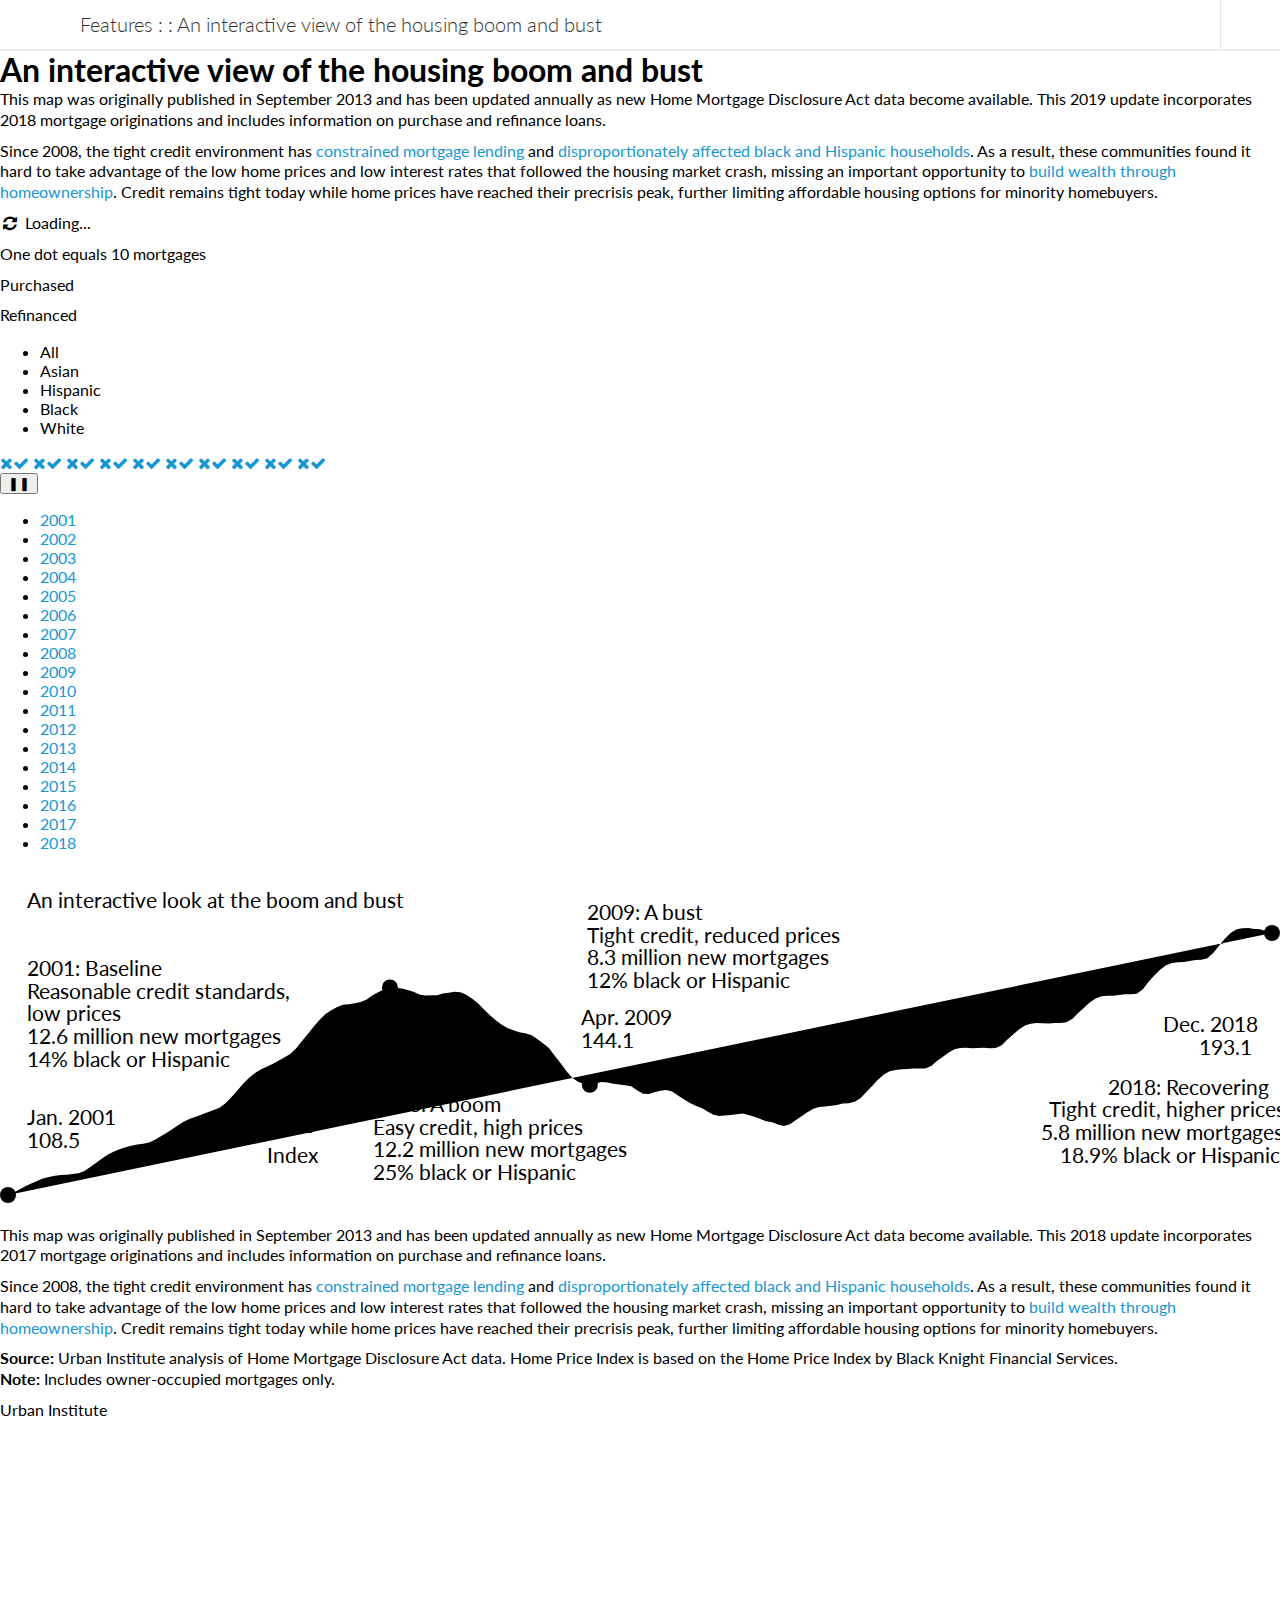
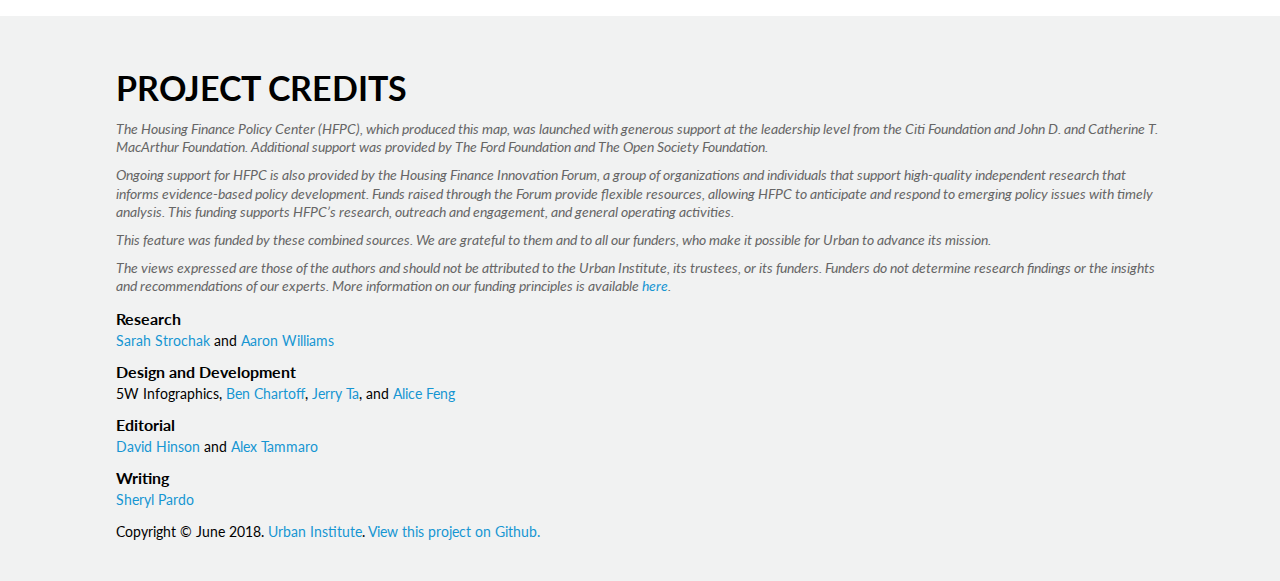
==== index.html @ bd2bbfa8 "Merge pull request #1 from UrbanInstitute/update-Sept2018" ====
<!DOCTYPE html>
<html lang="en">
  <head>
    <meta charset="utf-8">
    <meta http-equiv="X-UA-Compatible" content="IE=edge">
    <meta name="viewport" content="width=device-width, initial-scale=1.0, user-scalable=no">
    <meta name="description" content="An interactive view of the housing boom and bust">
     <link rel="shortcut icon" href="favicon.ico" type="image/x-icon">
     <title>An interactive view of the housing boom and bust</title>



<meta name="twitter:card" content="summary">
<meta name="twitter:site" content="@urbaninstitute">
<meta name="twitter:creator" content="@urbaninstitute">
<meta name="twitter:title" content="An interactive view of the housing boom and bust">
<meta name="twitter:description" content="An interactive map of the US containing the most recent mortgage data reveals that minorities have been left behind in the housing recovery in many places.">
<meta name="twitter:image" content="https://apps.urban.org/features/mortgages-by-race/img/social/thumb.png">
<meta property="og:title" content="An interactive view of the housing boom and bust" />
<meta property="og:description" content="An interactive map of the US containing the most recent mortgage data reveals that minorities have been left behind in the housing recovery in many places." />
<meta property="og:image" content="https://apps.urban.org/features/mortgages-by-race/img/social/thumb.png" />
<meta property="og:image:type" content="image/jpeg">
<meta property="og:url" content="http://urbn.is/MortgageByRace">


<script type="application/ld+json">
{
	"@context": "http://schema.org",
	"@type": "NewsArticle",
	"headline": "An interactive view of the housing boom and bust",
	"url": "http://apps.urban.org/features/mortgages-by-race/",
	"thumbnailUrl": "https://apps.urban.org/features/mortgages-by-race/img/social/thumb.png",
	"dateCreated": "2017-11-07T05:00:00.000Z",
	"articleSection": "Interactive Feature",
	"creator": ["Bing Bai","Bhargavi Ganesh"],
	"keywords": ["Finance","Housing and Housing Finance","Neighborhoods, Cities, and Metros","Race and Ethnicity"]
}
</script>

 <script src="https://api.mapbox.com/mapbox-gl-js/v0.38.0/mapbox-gl.js"></script>
<link href="https://api.mapbox.com/mapbox-gl-js/v0.38.0/mapbox-gl.css" rel="stylesheet" />

<link href="http://fonts.googleapis.com/css?family=Lato:100,200,300,400,700,300italic,400italic,700italic" rel="stylesheet" type="text/css">
    <link rel="stylesheet" type="text/css" href="css/hmda-v5.css" />
    <link href="css/font-awesome-4.7.0/css/font-awesome.min.css" rel="stylesheet" type="text/css" />

<!--for the header-->
<link rel="stylesheet" type="text/css" href="css/urban-header.css">

<!--project style sheet-->
<link rel="stylesheet" href="css/style.css" type="text/css">






  </head>

  <body class="ub-body">

  <!-- Google Tag Manager -->
<noscript><iframe src="//www.googletagmanager.com/ns.html?id=GTM-MKBD2W"
height="0" width="0" style="display:none;visibility:hidden"></iframe></noscript>
<script>(function(w,d,s,l,i){w[l]=w[l]||[];w[l].push({'gtm.start':
new Date().getTime(),event:'gtm.js'});var f=d.getElementsByTagName(s)[0],
j=d.createElement(s),dl=l!='dataLayer'?'&l='+l:'';j.async=true;j.src=
'//www.googletagmanager.com/gtm.js?id='+i+dl;f.parentNode.insertBefore(j,f);
})(window,document,'script','dataLayer','GTM-MKBD2W');</script>
<!-- End Google Tag Manager -->

              <div id="header-pinned" class="no-touch">




               <a target="_blank" href="http://www.urban.org" title="Home" rel="home" class="site-logo"></a>
            <div class="title"><span class="feature-link"><a href="http://www.urban.org/features" class="title-linkback" alt="Urban Institute logo">Features</a> <span>: :</span> </span><a href="index.html" class="title-linkback">An interactive view of the housing boom and bust</a>
            </div>
            <div class="share-icons">
                <div class="shareThisP">
                    <span onclick="toggle_visibility('shareBox');">
                            <div class="shareThisB"></div>
                        </span>
                    <div class="shareThisW" id="shareBox">

                        <div class="addthis_toolbox addthis_default_style  "addthis:title="" addthis:url="">
                            <a href="https://www.facebook.com/sharer/sharer.php?u=http://urbn.is/MortgageByRace" target="_blank" class="addthis_button_facebook at300b" title="Facebook" onclick="toggle_visibility('shareBox');"><span class="at4-icon aticon-facebook" style="background-color: rgb(48, 88, 145);"><span class="at_a11y">Share on facebook</span></span></a>

                            <a href="https://twitter.com/home?status=New%20@urbaninstitute%20interactive:%20Breaking%20down%20mortgages%20by%20race%20http://urbn.is/MortgageByRace%20%23HMDA" target="_blank" class="addthis_button_twitter at300b" title="Tweet" onclick="toggle_visibility('shareBox');"><span class="at4-icon aticon-twitter" style="background-color: rgb(44, 168, 210);"><span class="at_a11y">Share on twitter</span></span></a>

                            <a href="mailto:%20?Subject=New interactive feature by the Urban Institute&amp;Body=Hi! I thought you'd be interested in this new interactive feature from the Urban Institute: “A new view of the housing boom and bust” http://urbn.is/MortgageByRace" target="_blank" class="addthis_button_email at300b" target="_blank" title="Email" onclick="toggle_visibility('shareBox');"><span class="at4-icon aticon-email" style="background-color: rgb(115, 138, 141);"><span class="at_a11y">Share on email</span></span></a>
                            <div class="atclear"></div>
                        </div>

                    </div>
                </div>
            </div>



         </div>









          <div class="wrapper">





                <section class="container clearfix" >
        <div class="row">
          <div class="full-col">

          <div id="ub-hmda-container">
		<div id="ub-map-container">
			<div class="ub-intro-wrap">
				<div class="ub-intro">
					<h1>An interactive view of the housing boom and bust</h1>
					<p class="ub-intro-italic">This map was originally published in September 2013 and has been updated annually as new Home Mortgage Disclosure Act data become available. This 2019 update incorporates 2018 mortgage originations and includes information on purchase and refinance loans.</p>
					<p class="ub-top">Since 2008, the tight credit environment has <a href="https://www.urban.org/policy-centers/housing-finance-policy-center/projects/housing-credit-availability-index" target="_blank">constrained mortgage lending</a> and <a href="https://www.urban.org/urban-wire/increasing-access-mortgages-minorities" target="_blank">disproportionately affected black and Hispanic households</a>. As a result, these communities found it hard to take advantage of the low home prices and low interest rates that followed the housing market crash, missing an important opportunity to <a href="https://www.urban.org/research/publication/less-equal-racial-disparities-wealth-accumulation" target="_blank">build wealth through homeownership</a>. Credit remains tight today while home prices have reached their precrisis peak, further limiting affordable housing options for minority homebuyers.</p>
				</div>
			</div>
			<div id="ub-loading-overlay">
				<div class="ub-loading"><p><i class="fa fa-refresh fa-fw fa-spin"></i> Loading...</p></div>
			</div>
			<div id="ub-cities-wrap">
				<div id="ub-cities">
					<div class="ub-cities-icon"></div>
				</div>
			</div>
			<div class="ub-legend-left">
				<p>One dot equals 10 mortgages</p>
			</div>
			<div class="ub-legend-right">
				<nav id="ub-menu">
					<div class="ub-pointers">
						<p class="ub-pointer-purchased">Purchased</p>
						<p class="ub-pointer-refinanced">Refinanced</p>
					</div>
					<ul>
						<li>All</li>
						<li>Asian</li>
						<li>Hispanic</li>
						<li>Black</li>
						<li>White</li>
					</ul>
					<a href="#" class="ub-button active" data-id="" title="All purchased" id="ub-purchase-all-link"><i class="fa fa-times" aria-hidden="true"></i><i class="fa fa-check" aria-hidden="true"></i></a>
					<a href="#" class="ub-button active" data-id="" title="All refinanced" id="ub-refinance-all-link"><i class="fa fa-times" aria-hidden="true"></i><i class="fa fa-check" aria-hidden="true"></i></a>
					<a href="#" class="ub-button active" data-id="" title="Asian purchased" id="ub-purchase-asian-link"><i class="fa fa-times" aria-hidden="true"></i><i class="fa fa-check" aria-hidden="true"></i></a>
					<a href="#" class="ub-button active" data-id="" title="Asian refinanced" id="ub-refinance-asian-link"><i class="fa fa-times" aria-hidden="true"></i><i class="fa fa-check" aria-hidden="true"></i></a>
					<a href="#" class="ub-button active" data-id="" title="Hispanic purchased" id="ub-purchase-hispanic-link"><i class="fa fa-times" aria-hidden="true"></i><i class="fa fa-check" aria-hidden="true"></i></a>
					<a href="#" class="ub-button active" data-id="" title="Hispanic refinanced" id="ub-refinance-hispanic-link"><i class="fa fa-times" aria-hidden="true"></i><i class="fa fa-check" aria-hidden="true"></i></a>
					<a href="#" class="ub-button active" data-id="" title="Black purchased" id="ub-purchase-black-link"><i class="fa fa-times" aria-hidden="true"></i><i class="fa fa-check" aria-hidden="true"></i></a>
					<a href="#" class="ub-button active" data-id="" title="Black refinanced" id="ub-refinance-black-link"><i class="fa fa-times" aria-hidden="true"></i><i class="fa fa-check" aria-hidden="true"></i></a>
					<a href="#" class="ub-button active" data-id="" title="White purchased" id="ub-purchase-white-link"><i class="fa fa-times" aria-hidden="true"></i><i class="fa fa-check" aria-hidden="true"></i></a>
					<a href="#" class="ub-button active" data-id="" title="White refinanced" id="ub-refinance-white-link"><i class="fa fa-times" aria-hidden="true"></i><i class="fa fa-check" aria-hidden="true"></i></a>
				</nav>
			</div>
			<div id="ub-map-container-wrap">
				<div id="ub-map-year" class="slide showing">
					<div class="ub-map-gradient"></div>
				</div>
				<div id="ub-map-year-blur" class="slide">
					<div class="ub-map-gradient"></div>
				</div>
			</div>
			<div id="ub-map-text">
				<div class="ub-map-gradient"></div>
			</div>
			<div id="ub-map">
				<div class="ub-map-gradient"></div>
			</div>
		</div>
		<div id="ub-container">
			<div class="ub-graphic-container">
				<button class="ub-controls active" id="pause">&#10074;&#10074;</button>
				<ul>
					<li><a class="ub-year-active" id="ub-2001" title="Click to see the 2001 data">2001</a></li>
					<li><a class="ub-year" id="ub-2002" title="Click to see the 2002 data">2002</a></li>
					<li><a class="ub-year" id="ub-2003" title="Click to see the 2003 data">2003</a></li>
					<li><a class="ub-year" id="ub-2004" title="Click to see the 2004 data">2004</a></li>
					<li><a class="ub-year" id="ub-2005" title="Click to see the 2005 data">2005</a></li>
					<li><a class="ub-year" id="ub-2006" title="Click to see the 2006 data">2006</a></li>
					<li><a class="ub-year" id="ub-2007" title="Click to see the 2007 data">2007</a></li>
					<li><a class="ub-year" id="ub-2008" title="Click to see the 2008 data">2008</a></li>
					<li><a class="ub-year" id="ub-2009" title="Click to see the 2009 data">2009</a></li>
					<li><a class="ub-year" id="ub-2010" title="Click to see the 2010 data">2010</a></li>
					<li><a class="ub-year" id="ub-2011" title="Click to see the 2011 data">2011</a></li>
					<li><a class="ub-year" id="ub-2012" title="Click to see the 2012 data">2012</a></li>
					<li><a class="ub-year" id="ub-2013" title="Click to see the 2013 data">2013</a></li>
					<li><a class="ub-year" id="ub-2014" title="Click to see the 2014 data">2014</a></li>
					<li><a class="ub-year" id="ub-2015" title="Click to see the 2015 data">2015</a></li>
					<li><a class="ub-year" id="ub-2016" title="Click to see the 2016 data">2016</a></li>
					<li><a class="ub-year" id="ub-2017" title="Click to see the 2017 data">2017</a></li>
                    <li><a class="ub-year" id="ub-2018" title="Click to see the 2018 data">2018</a></li>
				</ul>
			</div>
			<div class="ub-footer-text">
				<p class="ub-intro-italic">This map was originally published in September 2013 and has been updated annually as new Home Mortgage Disclosure Act data become available. This 2018 update incorporates 2017 mortgage originations and includes information on purchase and refinance loans.</p>
				<p class="ub-bottom">Since 2008, the tight credit environment has&nbsp;<a href="https://www.urban.org/policy-centers/housing-finance-policy-center/projects/housing-credit-availability-index" target="_blank">constrained mortgage lending</a>&nbsp;and&nbsp;<a href="https://www.urban.org/urban-wire/increasing-access-mortgages-minorities" target="_blank">disproportionately affected black and Hispanic households</a>. As a result, these communities found it hard to take advantage of the low home prices and low interest rates that followed the housing market crash, missing an important opportunity to&nbsp;<a href="https://www.urban.org/research/publication/less-equal-racial-disparities-wealth-accumulation" target="_blank">build wealth through homeownership</a>. Credit remains tight today while home prices have reached their precrisis peak, further limiting affordable housing options for minority homebuyers.</p>
			</div>
			<div class="ub-graphic-footer">
				<p><strong>Source:</strong> Urban Institute analysis of Home Mortgage Disclosure Act data. Home Price Index is based on the Home Price Index by Black Knight Financial Services. <br> <strong>Note:</strong> Includes owner-occupied mortgages only.</p>
				<p class="ub-urban"><span>Urban</span> Institute</p>
			</div>
		</div>
    </div> <!-- Close of div#ub-hmda-container -->

          </div></div></section>






</div>

    <footer>

     <div class="content" style="padding-left:2%; padding-right:2%">




                    <h4>Project credits</h4>
                    <div class="urbanstatement">
                      <p>The Housing Finance Policy Center (HFPC), which produced this map, was launched with generous support at the leadership level from the Citi Foundation and John D. and Catherine T. MacArthur Foundation. Additional support was provided by The Ford Foundation and The Open Society Foundation.</p>
                      <p>Ongoing support for HFPC is also provided by the Housing Finance Innovation Forum, a group of organizations and individuals that support high-quality independent research that informs evidence-based policy development. Funds raised through the Forum provide flexible resources, allowing HFPC to anticipate and respond to emerging policy issues with timely analysis. This funding supports HFPC&rsquo;s research, outreach and engagement, and general operating activities.</p>
                      <p>This feature was funded by these combined sources. We are grateful to them and to all our funders, who make it possible for Urban to advance its mission.</p>
                      <p>The views expressed are those of the authors and should not be attributed to the Urban Institute, its trustees, or its funders. Funders do not determine research findings or the insights and recommendations of our experts. More information on our funding principles is available <a href="https://www.urban.org/support" target="_blank">here</a>.</p>
                    </div>

                    <h3 class="job">Research</h3>
                  <p><a href="https://www.urban.org/author/sarah-strochak" target="new">Sarah Strochak</a> and <a href="https://www.urban.org/author/aaron-r-williams" target="new">Aaron Williams</a></p>
<h3 class="job">Design and Development</h3>
<p>5W Infographics, <a href="https://www.urban.org/author/benjamin-chartoff" target="new">Ben Chartoff</a>, <a href="https://www.urban.org/author/jerry-ta" target="new">Jerry Ta</a>, and <a href="https://www.urban.org/author/alice-feng" target="new">Alice Feng</a></p>
<h3 class="job">Editorial</h3>
                    <p><a href="https://www.urban.org/author/david-hinson" target="new">David Hinson</a> and <a href="https://www.urban.org/author/alex-tammaro" target="new">Alex Tammaro</a></p>
                    <h3 class="job">Writing</h3>
                    <p><a href="https://www.urban.org/author/sheryl-pardo" target="new">Sheryl Pardo</a></p>
                    <div class="credits">Copyright &copy; June 2018. <a href="http://www.urban.org/" target = "_blank">Urban Institute</a>. <a href="https://github.com/UrbanInstitute/MortgagesByRace" target="_blank">View this project on Github.</a></div>


    </div>
    </footer>

<script type="text/javascript" src="js/bootstrap.min.js"></script>
<script src="js/header.js"></script>

<script type="text/javascript" src="js/jquery-2.1.4.min.js"></script>
<script>
		mapboxgl.accessToken = 'pk.eyJ1IjoidXJiYW5pbnN0aXR1dGUiLCJhIjoiTEJUbmNDcyJ9.mbuZTy4hI_PWXw3C3UFbDQ';

		var PurAsianOff = false;
		var RefiAsianOff = false;
		var PurHispanicOff = false;
		var RefiHispanicOff = false;
		var PurBlackOff = false;
		var RefiBlackOff = false;
		var PurWhiteOff = false;
		var RefiWhiteOff = false;

		var allButtons = [ PurAsianOff, RefiAsianOff, PurHispanicOff, RefiHispanicOff, PurBlackOff, RefiBlackOff, PurWhiteOff, RefiWhiteOff ];

		var toggleableLayerIds2001 = [ '2001purchaseasiannewgeojson', '2001refinanceasiannewgeojson', '2001purchasehisnewgeojson', '2001refinancehisnewgeojson', '2001purchaseaanewgeojson', '2001refinanceaanewgeojson', '2001purchasenhwnewgeojson', '2001refinancenhwnew15geojson' ];
		var toggleableLayerIds2002 = [ '2002purchaseasiannewgeojson', '2002refinanceasiannewgeojson', '2002purchasehisnewgeojson', '2002refinancehisnewgeojson', '2002purchaseaanewgeojson', '2002refinanceaanewgeojson', '2002purchasenhwnewgeojson', '2002refinancenhwnewgeojson' ];
		var toggleableLayerIds2003 = [ '2003purchaseasiannewgeojson', '2003refinanceasiannewgeojson', '2003purchasehisnewgeojson', '2003refinancehisnewgeojson', '2003purchaseaanewgeojson', '2003refinanceaanewgeojson', '2003purchasenhwnewgeojson', '2003refinancenhwnew5geojson' ];
		var toggleableLayerIds2004 = [ '2004purchaseasiannewgeojson', '2004refinanceasiannewgeojson', '2004purchasehisnewgeojson', '2004refinancehisnewgeojson', '2004purchaseaanewgeojson', '2004refinanceaanewgeojson', '2004purchasenhwnewgeojson', '2004refinancenhwnew2geojson' ];
		var toggleableLayerIds2005 = [ '2005purchaseasiannewgeojson', '2005refinanceasiannewgeojson', '2005purchasehisnewgeojson', '2005refinancehisnewgeojson', '2005purchaseaanewgeojson', '2005refinanceaanewgeojson', '2005purchasenhwnewgeojson', '2005refinancenhwnewgeojson' ];
		var toggleableLayerIds2006 = [ '2006purchaseasiannewgeojson', '2006refinanceasiannewgeojson', '2006purchasehisnewgeojson', '2006refinancehisnewgeojson', '2006purchaseaanewgeojson', '2006refinanceaanewgeojson', '2006purchasenhwnewgeojson', '2006refinancenhwnewgeojson' ];
		var toggleableLayerIds2007 = [ '2007purchaseasiannewgeojson', '2007refinanceasiannewgeojson', '2007purchasehisnewgeojson', '2007refinancehisnewgeojson', '2007purchaseaanewgeojson', '2007refinanceaanewgeojson', '2007purchasenhwnewgeojson', '2007refinancenhwnewgeojson' ];
		var toggleableLayerIds2008 = [ '2008purchaseasiannewgeojson', '2008refinanceasiannewgeojson', '2008purchasehisnewgeojson', '2008refinancehisnewgeojson', '2008purchaseaanewgeojson', '2008refinanceaanewgeojson', '2008purchasenhwnewgeojson', '2008refinancenhwnewgeojson' ];
		var toggleableLayerIds2009 = [ '2009purchaseasiannewgeojson', '2009refinanceasiannewgeojson', '2009purchasehisnewgeojson', '2009refinancehisnewgeojson', '2009purchaseaanewgeojson', '2009refinanceaanewgeojson', '2009purchasenhwnewgeojson', '2009refinancenhwnewgeojson' ];
		var toggleableLayerIds2010 = [ '2010purchaseasiannewgeojson', '2010refinanceasiannewgeojson', '2010purchasehisnewgeojson', '2010refinancehisnewgeojson', '2010purchaseaanewgeojson', '2010refinanceaanewgeojson', '2010purchasenhwnewgeojson', '2010refinancenhwnewgeojson' ];
		var toggleableLayerIds2011 = [ '2011purchaseasiannewgeojson', '2011refinanceasiannewgeojson', '2011purchasehisnewgeojson', '2011refinancehisnewgeojson', '2011purchaseaanewgeojson', '2011refinanceaanewgeojson', '2011purchasenhwnewgeojson', '2011refinancenhwnewgeojson' ];
		var toggleableLayerIds2012 = [ '2012purchaseasiannewgeojson', '2012refinanceasiannewgeojson', '2012purchasehisnewgeojson', '2012refinancehisnewgeojson', '2012purchaseaanewgeojson', '2012refinanceaanewgeojson', '2012purchasenhwnewgeojson', '2012refinancenhwnewgeojson' ];
		var toggleableLayerIds2013 = [ '2013purchaseasiannewgeojson', '2013refinanceasiannewgeojson', '2013purchasehisnewgeojson', '2013refinancehisnewgeojson', '2013purchaseaanewgeojson', '2013refinanceaanewgeojson', '2013purchasenhwnewgeojson', '2013refinancenhwnewgeojson' ];
		var toggleableLayerIds2014 = [ '2014purchaseasiannewgeojson', '2014refinanceasiannewgeojson', '2014purchasehisnewgeojson', '2014refinancehisnewgeojson', '2014purchaseaanewgeojson', '2014refinanceaanewgeojson', '2014purchasenhwnewgeojson', '2014refinancenhwnewgeojson' ];
		var toggleableLayerIds2015 = [ '2015purchaseasiannew2geojson', '2015refinanceasiannew2geojson', '2015purchasehisnew2geojson', '2015refinancehisnew2geojson', '2015purchaseaanew2geojson', '2015refinanceaanew2geojson', '2015purchasenhwnew2geojson', '2015refinancenhwnew2geojson' ];
		var toggleableLayerIds2016 = [ '2016purchaseasiannewgeojson', '2016refinanceasiannewgeojson', '2016purchasehisnewgeojson', '2016refinancehisnewgeojson', '2016purchaseaanewgeojson', '2016refinanceaanewgeojson', '2016purchasenhwnewgeojson', '2016refinancenhwnewgeojson' ];
		var toggleableLayerIds2017 = [ '2017purchaseasiangeojson', '2017refinanceasiangeojson', '2017purchasehisgeojson', '2017refinancehisgeojson', '2017purchaseaageojson', '2017refinanceaageojson', '2017purchasenhwgeojson', '2017refinancenhwgeojson' ];
        var toggleableLayerIds2018 = [ 'uspurchase2018asian', 'usrefi2018asian', 'uspurchase2018his', 'usrefi2018his', 'uspurchase2018aa', 'usrefi2018aa', 'uspurchase2018nhw', 'usrefi2018nhw' ];

		var allToggles = [ toggleableLayerIds2001, toggleableLayerIds2002, toggleableLayerIds2003, toggleableLayerIds2004, toggleableLayerIds2005, toggleableLayerIds2006, toggleableLayerIds2007, toggleableLayerIds2008, toggleableLayerIds2009, toggleableLayerIds2010, toggleableLayerIds2011, toggleableLayerIds2012, toggleableLayerIds2013, toggleableLayerIds2014, toggleableLayerIds2015, toggleableLayerIds2016, toggleableLayerIds2017, toggleableLayerIds2018 ];
		var allTogglesBlur = [ toggleableLayerIds2002, toggleableLayerIds2003, toggleableLayerIds2004, toggleableLayerIds2005, toggleableLayerIds2006, toggleableLayerIds2007, toggleableLayerIds2008, toggleableLayerIds2009, toggleableLayerIds2010, toggleableLayerIds2011, toggleableLayerIds2012, toggleableLayerIds2013, toggleableLayerIds2014, toggleableLayerIds2015, toggleableLayerIds2016, toggleableLayerIds2017, toggleableLayerIds2018, toggleableLayerIds2001 ];

		var mapYearBox = document.getElementById('ub-map-year');
		var mapEffect = document.getElementById('ub-map-year-blur');

		var	mapBase = new mapboxgl.Map({
      		container: 'ub-map',
      		style: 'mapbox://styles/urbaninstitute/cj8otpvg492922rnox8pjw8dg?optimize=true',
			center: [-95,42.15],
			pitchWithRotate: false,
			renderWorldCopies: false,
			minZoom: 3.6,
			maxZoom: 10.6,
			zoom: 3.6
    	});
		mapBase.addControl(new mapboxgl.NavigationControl());
		mapBase.scrollZoom.disable();
		mapBase.dragRotate.disable();
		mapBase.touchZoomRotate.disableRotation();

		var	mapBaseText = new mapboxgl.Map({
      		container: 'ub-map-text',
      		style: 'mapbox://styles/urbaninstitute/cj8ujp4fnedvf2roxntalqmwq?optimize=true',
			center: [-95,42.15],
			pitchWithRotate: false,
			renderWorldCopies: false,
			minZoom: 3.6,
			maxZoom: 10.6,
			zoom: 3.6
    	});
		mapBaseText.addControl(new mapboxgl.NavigationControl());
		mapBaseText.scrollZoom.disable();
		mapBaseText.dragRotate.disable();
		mapBaseText.touchZoomRotate.disableRotation();


		var	mapYear = new mapboxgl.Map({
      		container: 'ub-map-year',
			style: 'mapbox://styles/urbaninstitute/cj95zz8wo03v22smcahc1rbbm?optimize=true', // 2001 reduced
			center: [-95,42.15],
			pitchWithRotate: false,
			renderWorldCopies: false,
			minZoom: 3.6,
			maxZoom: 10.6,
			zoom: 3.6
    	});
		mapYear.addControl(new mapboxgl.NavigationControl());
		mapYear.scrollZoom.disable();
		mapYear.dragRotate.disable();
		mapYear.touchZoomRotate.disableRotation();


		var	mapYearBlur = new mapboxgl.Map({
      		container: 'ub-map-year-blur',
			style: 'mapbox://styles/urbaninstitute/cj97f3n4a18pa2rnxf4jqspw3?optimize=true', // 2002 reduced
			center: [-95,42.15],
			pitchWithRotate: false,
			renderWorldCopies: false,
			minZoom: 3.6,
			maxZoom: 10.6,
			zoom: 3.6
    	});
		mapYearBlur.addControl(new mapboxgl.NavigationControl());
		mapYearBlur.scrollZoom.disable();
		mapYearBlur.dragRotate.disable();
		mapYearBlur.touchZoomRotate.disableRotation();


		// ********************* START
		setTimeout(function(){
			$('#ub-loading-overlay').fadeOut(800);
		}, 1500);
		setTimeout(function(){
			mapSlideshow();
		},3000);


		// ********************* ZOOM TO CITIES
		var cities = {
			'seattle': {
        		center: [-122.335167,47.608013],
        		zoom: 10.6,
        		pitch: 0
			},
			'sanfrancisco': {
        		center: [-122.431297,37.773972],
        		zoom: 10.6,
        		pitch: 0
			},
			'losangeles': {
        		center: [-118.243683,34.052235],
        		zoom: 10.6,
        		pitch: 0
			},
			'phoenix': {
        		center: [-112.074036,33.448376],
        		zoom: 10.6,
        		pitch: 0
			},
			'dallas': {
        		center: [-96.805077,32.783585],
        		zoom: 10.6,
        		pitch: 0
			},
			'houston': {
        		center: [-95.366302,29.761993],
        		zoom: 10.6,
        		pitch: 0
			},
			'chicago': {
        		center: [-87.623177,41.881832],
        		zoom: 10.6,
        		pitch: 0
			},
			'detroit': {
        		center: [-83.060303,42.348495],
        		zoom: 10.6,
        		pitch: 0
			},
			'atlanta': {
        		center: [-84.386330,33.753746],
        		zoom: 10.6,
        		pitch: 0
			},
			'nyc': {
        		center: [-73.968285,40.785091],
        		zoom: 10.6,
        		pitch: 0
			},
			'philly': {
        		center: [-75.165222,39.952583],
        		zoom: 10.6,
        		pitch: 0
			},
			'wasdc': {
        		center: [-77.036560,38.897957],
        		zoom: 10.6,
        		pitch: 0
			},
			'miami': {
        		center: [-80.191788,25.761681],
        		zoom: 10.6,
        		pitch: 0
			},
		};

		var cityNames = Object.keys(cities);
		var citiesLength = cityNames.length;
		for (var cc = 0; cc < citiesLength; cc++) {
        	var cityName = cityNames[cc];
			var cityNameLong = '';
			if (cc==0) {
				cityNameLong = 'Seattle';
			} else if (cc==1) {
				cityNameLong = 'San Francisco';
			} else if (cc==2) {
				cityNameLong = 'Los Angeles';
			} else if (cc==3) {
				cityNameLong = 'Phoenix';
			} else if (cc==4) {
				cityNameLong = 'Dallas';
			} else if (cc==5) {
				cityNameLong = 'Houston';
			} else if (cc==6) {
				cityNameLong = 'Chicago';
			} else if (cc==7) {
				cityNameLong = 'Detroit';
			} else if (cc==8) {
				cityNameLong = 'Atlanta';
			} else if (cc==9) {
				cityNameLong = 'New York City';
			} else if (cc==10) {
				cityNameLong = 'Philadelphia';
			} else if (cc==11) {
				cityNameLong = 'Washington, DC';
			} else {
				cityNameLong = 'Miami';
			}
			var cityButton = document.createElement('a');
			cityButton.href = '#';
			cityButton.className = 'ub-city-button';
    		cityButton.innerHTML = cityNameLong;
			cityButton.setAttribute("title", 'Click to center and zoom in on '+cityNameLong);
			cityButton.setAttribute("id", cityName);

			var cityButtons = document.getElementById('ub-cities');
			cityButtons.appendChild(cityButton);
		} // Close for (cities loop)

		document.getElementById('nyc').addEventListener('click', function () {
			mapBase.flyTo(cities['nyc']);
		});
		document.getElementById('losangeles').addEventListener('click', function () {
			mapBase.flyTo(cities['losangeles']);
		});
		document.getElementById('chicago').addEventListener('click', function () {
			mapBase.flyTo(cities['chicago']);
		});
		document.getElementById('dallas').addEventListener('click', function () {
			mapBase.flyTo(cities['dallas']);
		});
		document.getElementById('houston').addEventListener('click', function () {
			mapBase.flyTo(cities['houston']);
		});
		document.getElementById('wasdc').addEventListener('click', function () {
			mapBase.flyTo(cities['wasdc']);
		});
		document.getElementById('philly').addEventListener('click', function () {
			mapBase.flyTo(cities['philly']);
		});
		document.getElementById('miami').addEventListener('click', function () {
			mapBase.flyTo(cities['miami']);
		});
		document.getElementById('atlanta').addEventListener('click', function () {
			mapBase.flyTo(cities['atlanta']);
		});
		document.getElementById('sanfrancisco').addEventListener('click', function () {
			mapBase.flyTo(cities['sanfrancisco']);
		});
		document.getElementById('phoenix').addEventListener('click', function () {
			mapBase.flyTo(cities['phoenix']);
		});
		document.getElementById('detroit').addEventListener('click', function () {
			mapBase.flyTo(cities['detroit']);
		});
		document.getElementById('seattle').addEventListener('click', function () {
			mapBase.flyTo(cities['seattle']);
		});


		// ********************* COORDINATION OF MOVEMENT AND SCALE BETWEEN MAPS
		var disable = false;
		mapBase.on("move", function() {
			if (!disable) {
				var center = mapBase.getCenter();
				var zoom = mapBase.getZoom();
				disable = true;
				mapBaseText.setCenter(center);mapBaseText.setZoom(zoom);
				mapYear.setCenter(center);mapYear.setZoom(zoom);
				mapYearBlur.setCenter(center);mapYearBlur.setZoom(zoom);
				disable = false;
    		}
		});
		mapBaseText.on("move", function() {
			if (!disable) {
				var center = mapBaseText.getCenter();
				var zoom = mapBaseText.getZoom();
				disable = true;
				mapBase.setCenter(center);mapBase.setZoom(zoom);
				mapYear.setCenter(center);mapYear.setZoom(zoom);
				mapYearBlur.setCenter(center);mapYearBlur.setZoom(zoom);
				disable = false;
    		}
		});
		mapYear.on("move", function() {
			if (!disable) {
				var center = mapYear.getCenter();
				var zoom = mapYear.getZoom();
				disable = true;
				mapBase.setCenter(center);mapBase.setZoom(zoom);
				mapBaseText.setCenter(center);mapBaseText.setZoom(zoom);
				mapYearBlur.setCenter(center);mapYearBlur.setZoom(zoom);
				disable = false;
    		}
		});
		mapYearBlur.on("move", function() {
			if (!disable) {
				var center = mapYearBlur.getCenter();
				var zoom = mapYearBlur.getZoom();
				disable = true;
				mapBase.setCenter(center);mapBase.setZoom(zoom);
				mapBaseText.setCenter(center);mapBaseText.setZoom(zoom);
				mapYear.setCenter(center);mapYear.setZoom(zoom);
				disable = false;
    		}
		});

		var currentYear = 0;
		var currentSlide = 0;
		var previousSlide = 0;

		// ********************* SLIDESHOW OF YEARS
		function mapSlideshow() {
			var to = null;
			var yearButtons = document.querySelectorAll('.ub-graphic-container ul li a');
			var yearButtonsLength = yearButtons.length;

			var slides = [
				'cj95zz8wo03v22smcahc1rbbm', // 2001 reduced
				'cj97f3n4a18pa2rnxf4jqspw3', // 2002 reduced
				'cj991g5az2w8w2rlbsfrlkkn8', // 2003 reduced 2
				'cj992l2pa2x722rqo9mabcuf2', // 2004 reduced 2
				'cj98q8p712lwu2rqe62fjoat6', // 2005 reduced
				'cj98qlqoy2lro2sn7gikvnb3p', // 2006 reduced
				'cj99uxj2t2tjm2rmofueopcf4', // 2007 reduced
				'cj99we2wq2v0q2sth4fv683no', // 2008 reduced
				'cj99wey4u2u7d2rpeqodbnkcv', // 2009 reduced
				'cj9baenaq44xr2rqcj841rv0s', // 2010 reduced
				'cj9c38sg64vq42rqdxhzceyye', // 2011 reduced
				'cj9cnoz4k697b2slb1vj1hdwe', // 2012 reduced
				'cj9co512w5gar2stho27dw15r', // 2013 reduced
				'cj9coha735fmq2rqcvdy2z7fr', // 2014 reduced
				'cj9dz1s6y6nhp2so64kl7mmdc', // 2015 reduced
				'cj9e00xdr7j9z2spfqopedm2a', // 2016 reduced
				'cjhqcrb015lbb2so2yhipsav8', // 2017 reduced
                'ck0y9uu9h07oj1cujz0hzuym2'  // 2018 reduced
			]
			var slidesBlur = [
				'cj97f3n4a18pa2rnxf4jqspw3', // 2002 reduced
				'cj991g5az2w8w2rlbsfrlkkn8', // 2003 reduced 2
				'cj992l2pa2x722rqo9mabcuf2', // 2004 reduced 2
				'cj98q8p712lwu2rqe62fjoat6', // 2005 reduced
				'cj98qlqoy2lro2sn7gikvnb3p', // 2006 reduced
				'cj99uxj2t2tjm2rmofueopcf4', // 2007 reduced
				'cj99we2wq2v0q2sth4fv683no', // 2008 reduced
				'cj99wey4u2u7d2rpeqodbnkcv', // 2009 reduced
				'cj9baenaq44xr2rqcj841rv0s', // 2010 reduced
				'cj9c38sg64vq42rqdxhzceyye', // 2011 reduced
				'cj9cnoz4k697b2slb1vj1hdwe', // 2012 reduced
				'cj9co512w5gar2stho27dw15r', // 2013 reduced
				'cj9coha735fmq2rqcvdy2z7fr', // 2014 reduced
				'cj9dz1s6y6nhp2so64kl7mmdc', // 2015 reduced
				'cj9e00xdr7j9z2spfqopedm2a', // 2016 reduced
				'cjhqcrb015lbb2so2yhipsav8', // 2017 reduced
                'ck0y9uu9h07oj1cujz0hzuym2', // 2018 reduced
				'cj95zz8wo03v22smcahc1rbbm' // 2001 reduced
			]
			var slidesLength = slides.length;

			var slideInterval = setInterval(nextSlide,4000);
		//	clearInterval(slideInterval);

			function nextSlide(){
				goToSlide(currentSlide+1);
				to = setTimeout(function(){
					goToSlideBlur(currentSlide+1);
				}, 3500);
				goToYear(currentYear+1);
			}
			function previousSlide(){
				goToSlide(currentSlide-1);
				setTimeout(function(){
					goToSlideBlur(currentSlide-1);
				}, 3500);
				goToYear(currentYear-1);
			}

			function goToSlide(n){
				mapYearBox.className= 'slide showing';
				previousSlide = currentSlide;
				currentSlide = (n+slides.length)%slidesLength;
				mapYear.setStyle('mapbox://styles/urbaninstitute/'+slides[currentSlide]+'?optimize=true');
				mapYear.on('style.load', function() {
					loadToggle();
					mapEffect.className= 'slide';
				});
			}
			function goToSlideBlur(n){
				mapEffect.className= 'slide showing';
				mapYearBlur.setStyle('mapbox://styles/urbaninstitute/'+slidesBlur[currentSlide]+'?optimize=true');
				mapYearBlur.on('style.load', function() {
					loadToggleBlur();
					mapYearBox.className= 'slide';
				});
			}
			function goToSlideYear(n){
				mapEffect.className= 'slide showing';
				mapYearBlur.setStyle('mapbox://styles/urbaninstitute/'+slides[previousSlide]+'?optimize=true');
				mapYearBlur.on('style.load', function() {
					loadToggleYear();
					mapYearBox.className= 'slide';
				});
			}
			function goToYear(n){
				yearButtons[currentYear].className = 'ub-year';
				currentYear = (n+yearButtons.length)%yearButtonsLength;
				yearButtons[currentYear].className = 'ub-year-active';
			}

			var playing = true;
			var pauseButton = document.getElementById('pause');

			function pauseSlideshow(){
				pauseButton.innerHTML = '&#9658;'; // play character
				pauseButton.className = 'ub-controls';
				playing = false;
				clearInterval(slideInterval);
				if(to){
					clearTimeout(to);
  				}
			}

			function playSlideshow(){
				pauseButton.innerHTML = '&#10074;&#10074;'; // pause character
				pauseButton.className = 'ub-controls active';
				playing = true;
				slideInterval = setInterval(nextSlide,4000);
			}

			pauseButton.onclick = function(){
				if(playing){ pauseSlideshow(); }
				else{ playSlideshow(); }
			};

			// ********************* YEARS TOGGLE BUTTONS
			// 2001
			var button2001 = document.getElementById('ub-2001');
			button2001.onclick = function(){
				pauseSlideshow();
				setTimeout(function(){
					goToSlide(0);
				}, 100);
				goToYear(0);
			};
			// 2002
			var button2002 = document.getElementById('ub-2002');
			button2002.onclick = function(){
				pauseSlideshow();
				setTimeout(function(){
					goToSlide(1);
				}, 100);
				goToYear(1);
			};
			// 2003
			var button2003 = document.getElementById('ub-2003');
			button2003.onclick = function(){
				pauseSlideshow();
				setTimeout(function(){
					goToSlide(2);
				}, 100);
				goToYear(2);
			};
			// 2004
			var button2004 = document.getElementById('ub-2004');
			button2004.onclick = function(){
				pauseSlideshow();
				setTimeout(function(){
					goToSlide(3);
				}, 100);
				goToYear(3);
			};
			// 2005
			var button2005 = document.getElementById('ub-2005');
			button2005.onclick = function(){
				pauseSlideshow();
				setTimeout(function(){
					goToSlide(4);
				}, 100);
				goToYear(4);
			};
			// 2006
			var button2006 = document.getElementById('ub-2006');
			button2006.onclick = function(){
				pauseSlideshow();
				setTimeout(function(){
					goToSlide(5);
				}, 100);
				goToYear(5);
			};
			// 2007
			var button2007 = document.getElementById('ub-2007');
			button2007.onclick = function(){
				pauseSlideshow();
				setTimeout(function(){
					goToSlide(6);
				}, 100);
				goToYear(6);
			};
			// 2008
			var button2008 = document.getElementById('ub-2008');
			button2008.onclick = function(){
				pauseSlideshow();
				setTimeout(function(){
					goToSlide(7);
				}, 100);
				goToYear(7);
			};
			// 2009
			var button2009 = document.getElementById('ub-2009');
			button2009.onclick = function(){
				pauseSlideshow();
				setTimeout(function(){
					goToSlide(8);
				}, 100);
				goToYear(8);
			};
			// 2010
			var button2010 = document.getElementById('ub-2010');
			button2010.onclick = function(){
				pauseSlideshow();
				setTimeout(function(){
					goToSlide(9);
				}, 100);
				goToYear(9);
			};
			// 2011
			var button2011 = document.getElementById('ub-2011');
			button2011.onclick = function(){
				pauseSlideshow();
				setTimeout(function(){
					goToSlide(10);
				}, 100);
				goToYear(10);
			};
			// 2012
			var button2012 = document.getElementById('ub-2012');
			button2012.onclick = function(){
				pauseSlideshow();
				setTimeout(function(){
					goToSlide(11);
				}, 100);
				goToYear(11);
			};
			// 2013
			var button2013 = document.getElementById('ub-2013');
			button2013.onclick = function(){
				pauseSlideshow();
				setTimeout(function(){
					goToSlide(12);
				}, 100);
				goToYear(12);
			};
			// 2014
			var button2014 = document.getElementById('ub-2014');
			button2014.onclick = function(){
				pauseSlideshow();
				setTimeout(function(){
					goToSlide(13);
				}, 100);
				goToYear(13);
			};
			// 2015
			var button2015 = document.getElementById('ub-2015');
			button2015.onclick = function(){
				pauseSlideshow();
				setTimeout(function(){
					goToSlide(14);
				}, 100);
				goToYear(14);
			};
			// 2016
			var button2016 = document.getElementById('ub-2016');
			button2016.onclick = function(){
				pauseSlideshow();
				setTimeout(function(){
					goToSlide(15);
				}, 100);
				goToYear(15);
			};
			// 2017
			var button2017 = document.getElementById('ub-2017');
			button2017.onclick = function(){
				pauseSlideshow();
				setTimeout(function(){
					goToSlide(16);
				}, 100);
				goToYear(16);
			};
            // 2018
            var button2018 = document.getElementById('ub-2018');
            button2018.onclick = function(){
                pauseSlideshow();
                setTimeout(function(){
                    goToSlide(17);
                }, 100);
                goToYear(17);
            };
		};	// End of function mapSlideshow()



   		// ********************* LAYER TOGGLE

		// Purchase asian
    	var toggleableLayerPurAsian = [ '2001purchaseasiannewgeojson', '2002purchaseasiannewgeojson', '2003purchaseasiannewgeojson', '2004purchaseasiannewgeojson', '2005purchaseasiannewgeojson', '2006purchaseasiannewgeojson', '2007purchaseasiannewgeojson', '2008purchaseasiannewgeojson', '2009purchaseasiannewgeojson', '2010purchaseasiannewgeojson', '2011purchaseasiannewgeojson', '2012purchaseasiannewgeojson', '2013purchaseasiannewgeojson', '2014purchaseasiannewgeojson', '2015purchaseasiannew2geojson', '2016purchaseasiannewgeojson', '2017purchaseasiangeojson', 'uspurchase2018asian' ];
		var linkPurAsian = document.getElementById('ub-purchase-asian-link');
		linkPurAsian.onclick = function(te) {
			te.preventDefault();
        	te.stopPropagation();
			if (this.className=='ub-button active') {
				for (var r = 0; r < toggleableLayerPurAsian.length; r++) {
					if (r===currentYear) {
						var layerToggle = toggleableLayerPurAsian[r];
						mapYear.setLayoutProperty(layerToggle, 'visibility', 'none');
					}
				}
				this.className = 'ub-button';
				PurAsianOff = true;
				allButtons = [ PurAsianOff, RefiAsianOff, PurHispanicOff, RefiHispanicOff, PurBlackOff, RefiBlackOff, PurWhiteOff, RefiWhiteOff ];
				toggleAllIf();
			} else {
				for (var r = 0; r < toggleableLayerPurAsian.length; r++) {
					if (r===currentYear) {
						var layerToggle = toggleableLayerPurAsian[r];
						mapYear.setLayoutProperty(layerToggle, 'visibility', 'visible');
					}
				}
				this.className = 'ub-button active';
				PurAsianOff = false;
				allButtons = [ PurAsianOff, RefiAsianOff, PurHispanicOff, RefiHispanicOff, PurBlackOff, RefiBlackOff, PurWhiteOff, RefiWhiteOff ];
				toggleAllIf();
			}
		};
		// Refinance asian
    	var toggleableLayerRefiAsian = [ '2001refinanceasiannewgeojson', '2002refinanceasiannewgeojson', '2003refinanceasiannewgeojson', '2004refinanceasiannewgeojson', '2005refinanceasiannewgeojson', '2006refinanceasiannewgeojson', '2007refinanceasiannewgeojson', '2008refinanceasiannewgeojson', '2009refinanceasiannewgeojson', '2010refinanceasiannewgeojson', '2011refinanceasiannewgeojson', '2012refinanceasiannewgeojson', '2013refinanceasiannewgeojson', '2014refinanceasiannewgeojson', '2015refinanceasiannew2geojson', '2016refinanceasiannewgeojson', '2017refinanceasiangeojson', 'usrefi2018asian' ];
		var linkRefiAsian = document.getElementById('ub-refinance-asian-link');
		linkRefiAsian.onclick = function(te) {
			te.preventDefault();
        	te.stopPropagation();
			if (this.className=='ub-button active') {
				for (var r = 0; r < toggleableLayerRefiAsian.length; r++) {
					if (r===currentYear) {
						var layerToggle = toggleableLayerRefiAsian[r];
						mapYear.setLayoutProperty(layerToggle, 'visibility', 'none');
					}
				}
				this.className = 'ub-button';
				RefiAsianOff = true;
				allButtons = [ PurAsianOff, RefiAsianOff, PurHispanicOff, RefiHispanicOff, PurBlackOff, RefiBlackOff, PurWhiteOff, RefiWhiteOff ];
				toggleAllIf();
			} else {
				for (var r = 0; r < toggleableLayerRefiAsian.length; r++) {
					if (r===currentYear) {
						var layerToggle = toggleableLayerRefiAsian[r];
						mapYear.setLayoutProperty(layerToggle, 'visibility', 'visible');
					}
				}
				this.className = 'ub-button active';
				RefiAsianOff = false;
				allButtons = [ PurAsianOff, RefiAsianOff, PurHispanicOff, RefiHispanicOff, PurBlackOff, RefiBlackOff, PurWhiteOff, RefiWhiteOff ];
				toggleAllIf();
			}
		};

		// Purchase hispanic
    	var toggleableLayerPurHispanic = [ '2001purchasehisnewgeojson', '2002purchasehisnewgeojson', '2003purchasehisnewgeojson', '2004purchasehisnewgeojson', '2005purchasehisnewgeojson', '2006purchasehisnewgeojson', '2007purchasehisnewgeojson', '2008purchasehisnewgeojson', '2009purchasehisnewgeojson', '2010purchasehisnewgeojson', '2011purchasehisnewgeojson', '2012purchasehisnewgeojson', '2013purchasehisnewgeojson', '2014purchasehisnewgeojson', '2015purchasehisnew2geojson', '2016purchasehisnewgeojson', '2017purchasehisgeojson', 'uspurchase2018his' ];
		var linkPurHispanic = document.getElementById('ub-purchase-hispanic-link');
		linkPurHispanic.onclick = function(te) {
			te.preventDefault();
        	te.stopPropagation();
			if (this.className=='ub-button active') {
				for (var r = 0; r < toggleableLayerPurHispanic.length; r++) {
					if (r===currentYear) {
						var layerToggle = toggleableLayerPurHispanic[r];
						mapYear.setLayoutProperty(layerToggle, 'visibility', 'none');
					}
				}
				this.className = 'ub-button';
				PurHispanicOff = true;
				allButtons = [ PurAsianOff, RefiAsianOff, PurHispanicOff, RefiHispanicOff, PurBlackOff, RefiBlackOff, PurWhiteOff, RefiWhiteOff ];
				toggleAllIf();
			} else {
				for (var r = 0; r < toggleableLayerPurHispanic.length; r++) {
					if (r===currentYear) {
						var layerToggle = toggleableLayerPurHispanic[r];
						mapYear.setLayoutProperty(layerToggle, 'visibility', 'visible');
					}
				}
				this.className = 'ub-button active';
				PurHispanicOff = false;
				allButtons = [ PurAsianOff, RefiAsianOff, PurHispanicOff, RefiHispanicOff, PurBlackOff, RefiBlackOff, PurWhiteOff, RefiWhiteOff ];
				toggleAllIf();
			}
		};
		// Refinance hispanic
    	var toggleableLayerRefiHispanic = [ '2001refinancehisnewgeojson', '2002refinancehisnewgeojson', '2003refinancehisnewgeojson', '2004refinancehisnewgeojson', '2005refinancehisnewgeojson', '2006refinancehisnewgeojson', '2007refinancehisnewgeojson', '2008refinancehisnewgeojson', '2009refinancehisnewgeojson', '2010refinancehisnewgeojson', '2011refinancehisnewgeojson', '2012refinancehisnewgeojson', '2013refinancehisnewgeojson', '2014refinancehisnewgeojson', '2015refinancehisnew2geojson', '2016refinancehisnewgeojson', '2017refinancehisgeojson', 'usrefi2018his' ];
		var linkRefiHispanic = document.getElementById('ub-refinance-hispanic-link');
		linkRefiHispanic.onclick = function(te) {
			te.preventDefault();
        	te.stopPropagation();
			if (this.className=='ub-button active') {
				for (var r = 0; r < toggleableLayerRefiHispanic.length; r++) {
					if (r===currentYear) {
						var layerToggle = toggleableLayerRefiHispanic[r];
						mapYear.setLayoutProperty(layerToggle, 'visibility', 'none');
					}
				}
				this.className = 'ub-button';
				RefiHispanicOff = true;
				allButtons = [ PurAsianOff, RefiAsianOff, PurHispanicOff, RefiHispanicOff, PurBlackOff, RefiBlackOff, PurWhiteOff, RefiWhiteOff ];
				toggleAllIf();
			} else {
				for (var r = 0; r < toggleableLayerRefiHispanic.length; r++) {
					if (r===currentYear) {
						var layerToggle = toggleableLayerRefiHispanic[r];
						mapYear.setLayoutProperty(layerToggle, 'visibility', 'visible');
					}
				}
				this.className = 'ub-button active';
				RefiHispanicOff = false;
				allButtons = [ PurAsianOff, RefiAsianOff, PurHispanicOff, RefiHispanicOff, PurBlackOff, RefiBlackOff, PurWhiteOff, RefiWhiteOff ];
				toggleAllIf();
			}
		};

		// Purchase black
    	var toggleableLayerPurBlack = [ '2001purchaseaanewgeojson', '2002purchaseaanewgeojson', '2003purchaseaanewgeojson', '2004purchaseaanewgeojson', '2005purchaseaanewgeojson', '2006purchaseaanewgeojson', '2007purchaseaanewgeojson', '2008purchaseaanewgeojson', '2009purchaseaanewgeojson', '2010purchaseaanewgeojson', '2011purchaseaanewgeojson', '2012purchaseaanewgeojson', '2013purchaseaanewgeojson', '2014purchaseaanewgeojson', '2015purchaseaanew2geojson', '2016purchaseaanewgeojson', '2017purchaseaageojson', 'uspurchase2018aa' ];
		var linkPurBlack = document.getElementById('ub-purchase-black-link');
		linkPurBlack.onclick = function(te) {
			te.preventDefault();
        	te.stopPropagation();
			if (this.className=='ub-button active') {
				for (var r = 0; r < toggleableLayerPurBlack.length; r++) {
					if (r===currentYear) {
						var layerToggle = toggleableLayerPurBlack[r];
						mapYear.setLayoutProperty(layerToggle, 'visibility', 'none');
					}
				}
				this.className = 'ub-button';
				PurBlackOff = true;
				allButtons = [ PurAsianOff, RefiAsianOff, PurHispanicOff, RefiHispanicOff, PurBlackOff, RefiBlackOff, PurWhiteOff, RefiWhiteOff ];
				toggleAllIf();
			} else {
				for (var r = 0; r < toggleableLayerPurBlack.length; r++) {
					if (r===currentYear) {
						var layerToggle = toggleableLayerPurBlack[r];
						mapYear.setLayoutProperty(layerToggle, 'visibility', 'visible');
					}
				}
				this.className = 'ub-button active';
				PurBlackOff = false;
				allButtons = [ PurAsianOff, RefiAsianOff, PurHispanicOff, RefiHispanicOff, PurBlackOff, RefiBlackOff, PurWhiteOff, RefiWhiteOff ];
				toggleAllIf();
			}
		};
		// Refinance black
    	var toggleableLayerRefiBlack = [ '2001refinanceaanewgeojson', '2002refinanceaanewgeojson', '2003refinanceaanewgeojson', '2004refinanceaanewgeojson', '2005refinanceaanewgeojson', '2006refinanceaanewgeojson', '2007refinanceaanewgeojson', '2008refinanceaanewgeojson', '2009refinanceaanewgeojson', '2010refinanceaanewgeojson', '2011refinanceaanewgeojson', '2012refinanceaanewgeojson', '2013refinanceaanewgeojson', '2014refinanceaanewgeojson', '2015refinanceaanew2geojson', '2016refinanceaanewgeojson', '2017refinanceaageojson', 'usrefi2018aa' ];
		var linkRefiBlack = document.getElementById('ub-refinance-black-link');
		linkRefiBlack.onclick = function(te) {
			te.preventDefault();
        	te.stopPropagation();
			if (this.className=='ub-button active') {
				for (var r = 0; r < toggleableLayerRefiBlack.length; r++) {
					if (r===currentYear) {
						var layerToggle = toggleableLayerRefiBlack[r];
						mapYear.setLayoutProperty(layerToggle, 'visibility', 'none');
					}
				}
				this.className = 'ub-button';
				RefiBlackOff = true;
				allButtons = [ PurAsianOff, RefiAsianOff, PurHispanicOff, RefiHispanicOff, PurBlackOff, RefiBlackOff, PurWhiteOff, RefiWhiteOff ];
				toggleAllIf();
			} else {
				for (var r = 0; r < toggleableLayerRefiBlack.length; r++) {
					if (r===currentYear) {
						var layerToggle = toggleableLayerRefiBlack[r];
						mapYear.setLayoutProperty(layerToggle, 'visibility', 'visible');
					}
				}
				this.className = 'ub-button active';
				RefiBlackOff = false;
				allButtons = [ PurAsianOff, RefiAsianOff, PurHispanicOff, RefiHispanicOff, PurBlackOff, RefiBlackOff, PurWhiteOff, RefiWhiteOff ];
				toggleAllIf();
			}
		};

		// Purchase white
    	var toggleableLayerPurWhite = [ '2001purchasenhwnewgeojson', '2002purchasenhwnewgeojson', '2003purchasenhwnewgeojson', '2004purchasenhwnewgeojson', '2005purchasenhwnewgeojson', '2006purchasenhwnewgeojson', '2007purchasenhwnewgeojson', '2008purchasenhwnewgeojson', '2009purchasenhwnewgeojson', '2010purchasenhwnewgeojson', '2011purchasenhwnewgeojson', '2012purchasenhwnewgeojson', '2013purchasenhwnewgeojson', '2014purchasenhwnewgeojson', '2015purchasenhwnew2geojson', '2016purchasenhwnewgeojson', '2017purchasenhwgeojson', 'uspurchase2018nhw' ];
		var linkPurWhite = document.getElementById('ub-purchase-white-link');
		linkPurWhite.onclick = function(te) {
			te.preventDefault();
        	te.stopPropagation();
			if (this.className=='ub-button active') {
				for (var r = 0; r < toggleableLayerPurWhite.length; r++) {
					if (r===currentYear) {
						var layerToggle = toggleableLayerPurWhite[r];
						mapYear.setLayoutProperty(layerToggle, 'visibility', 'none');
					}
				}
				this.className = 'ub-button';
				PurWhiteOff = true;
				allButtons = [ PurAsianOff, RefiAsianOff, PurHispanicOff, RefiHispanicOff, PurBlackOff, RefiBlackOff, PurWhiteOff, RefiWhiteOff ];
				toggleAllIf();
			} else {
				for (var r = 0; r < toggleableLayerPurWhite.length; r++) {
					if (r===currentYear) {
						var layerToggle = toggleableLayerPurWhite[r];
						mapYear.setLayoutProperty(layerToggle, 'visibility', 'visible');
					}
				}
				this.className = 'ub-button active';
				PurWhiteOff = false;
				allButtons = [ PurAsianOff, RefiAsianOff, PurHispanicOff, RefiHispanicOff, PurBlackOff, RefiBlackOff, PurWhiteOff, RefiWhiteOff ];
				toggleAllIf();
			}
		};
		// Refinance white
    	var toggleableLayerRefiWhite = [ '2001refinancenhwnew15geojson', '2002refinancenhwnewgeojson', '2003refinancenhwnew5geojson', '2004refinancenhwnew2geojson', '2005refinancenhwnewgeojson', '2006refinancenhwnewgeojson', '2007refinancenhwnewgeojson', '2008refinancenhwnewgeojson', '2009refinancenhwnewgeojson', '2010refinancenhwnewgeojson', '2011refinancenhwnewgeojson', '2012refinancenhwnewgeojson', '2013refinancenhwnewgeojson', '2014refinancenhwnewgeojson', '2015refinancenhwnew2geojson', '2016refinancenhwnewgeojson', '2017refinancenhwgeojson', 'usrefi2018nhw' ];
		var linkRefiWhite = document.getElementById('ub-refinance-white-link');
		linkRefiWhite.onclick = function(te) {
			te.preventDefault();
        	te.stopPropagation();
			if (this.className=='ub-button active') {
				for (var r = 0; r < toggleableLayerRefiWhite.length; r++) {
					if (r===currentYear) {
						var layerToggle = toggleableLayerRefiWhite[r];
						mapYear.setLayoutProperty(layerToggle, 'visibility', 'none');
					}
				}
				this.className = 'ub-button';
				RefiWhiteOff = true;
				allButtons = [ PurAsianOff, RefiAsianOff, PurHispanicOff, RefiHispanicOff, PurBlackOff, RefiBlackOff, PurWhiteOff, RefiWhiteOff ];
				toggleAllIf();
			} else {
				for (var r = 0; r < toggleableLayerRefiWhite.length; r++) {
					if (r===currentYear) {
						var layerToggle = toggleableLayerRefiWhite[r];
						mapYear.setLayoutProperty(layerToggle, 'visibility', 'visible');
					}
				}
				this.className = 'ub-button active';
				RefiWhiteOff = false;
				allButtons = [ PurAsianOff, RefiAsianOff, PurHispanicOff, RefiHispanicOff, PurBlackOff, RefiBlackOff, PurWhiteOff, RefiWhiteOff ];
				toggleAllIf();
			}
		};

		// Purchase all
		var linkPurAll = document.getElementById('ub-purchase-all-link');
		function toggleAllIf() {
			if (PurAsianOff && PurHispanicOff && PurBlackOff && PurWhiteOff) {
				linkPurAll.className = 'ub-button';
			} else {
				linkPurAll.className = 'ub-button active';
			}
			if (RefiAsianOff && RefiHispanicOff && RefiBlackOff && RefiWhiteOff) {
				linkRefiAll.className = 'ub-button';
			} else {
				linkRefiAll.className = 'ub-button active';
			}
		};	// End of function toggleAllIf()

		linkPurAll.onclick = function(te) {
			te.preventDefault();
        	te.stopPropagation();
			if (this.className=='ub-button active') {
				this.className = 'ub-button';
			} else {
				this.className = 'ub-button active';
			}
			document.getElementById('ub-purchase-asian-link').click();
			document.getElementById('ub-purchase-hispanic-link').click();
			document.getElementById('ub-purchase-black-link').click();
			document.getElementById('ub-purchase-white-link').click();
		};
		// Refinance all
		var linkRefiAll = document.getElementById('ub-refinance-all-link');
		linkRefiAll.onclick = function(te) {
			te.preventDefault();
        	te.stopPropagation();
			if (this.className=='ub-button active') {
				this.className = 'ub-button';
			} else {
				this.className = 'ub-button active';
			}
			document.getElementById('ub-refinance-asian-link').click();
			document.getElementById('ub-refinance-hispanic-link').click();
			document.getElementById('ub-refinance-black-link').click();
			document.getElementById('ub-refinance-white-link').click();
		};

		function loadToggle() {
			for (var zt = 0; zt < 8; zt++) {
				if(allButtons[zt]){
					var layerPreToggle = allToggles[currentSlide][zt];
					if (layerPreToggle!=='undefined') {
						mapYear.setLayoutProperty(layerPreToggle, 'visibility', 'none');
					} else {
					}
				}
			}
		};	// End of function loadToggle()
		function loadToggleBlur() {
			for (var xt = 0; xt < 8; xt++) {
				if(allButtons[xt]){
					var layerPreToggleBlur = allTogglesBlur[currentSlide][xt];
					if (layerPreToggleBlur!=='undefined') {
						mapYearBlur.setLayoutProperty(layerPreToggleBlur, 'visibility', 'none');
					} else {
					}
				}
			}
		};	// End of function loadToggleBlur()
		function loadToggleYear() {
			for (var yt = 0; yt < 8; yt++) {
				if(allButtons[yt]){
					var layerPreToggleYear = allToggles[currentSlide][yt];
					if (layerPreToggleYear!=='undefined') {
						mapYearBlur.setLayoutProperty(layerPreToggleYear, 'visibility', 'none');
					} else {
					}
				}
			}
		};	// End of function loadToggleBlur()
    </script>

<script type="text/javascript" src="js/d3.v3.min.js"></script>
	<script>
		var lineChart;
		// Set the dimensions of the canvas / graph
		var	margin = {top: 32, right: 0, bottom: 32, left: 0},
		width = 960 + margin.left + margin.right,
		height = 265 - margin.bottom,
		heightBox = 265;

		// Parse the date / time
		var	parseDate = d3.time.format("%d-%b-%y").parse;
		// Set the ranges
		var	x = d3.time.scale().range([0, width-12]);
		var	y = d3.scale.linear().range([height, 13]);

		// Define the axes
		var	xAxis = d3.svg.axis().scale(x)
			.orient("top").ticks(17).tickSize(height+32, 0);;

		var	yAxis = d3.svg.axis().scale(y)
			.orient("left").ticks(5);

		// Define the line
		var	valueline = d3.svg.line()
			.x(function(d) { return x(d.date); })
			.y(function(d) { return y(d.prices); });

		// Adds the svg canvas
		var svg = d3.select(".ub-graphic-container")
			.append("svg")
			.attr("viewBox","0 0 "+width+" "+heightBox)
			.attr("preserveAspectRatio","xMinYMin meet")
			.classed("ub-content-responsive", true)
			.append("g")
			.attr("transform", "translate(" + margin.left + "," + margin.top + ")")
			.classed("ub-line-container","true");

		// Get the data
		d3.csv("data/hmdadata-2018.csv", function(error, data) {
			data.forEach(function(d) {
				d.date = parseDate(d.date);
				d.prices = d.prices;
			});

			// Scale the range of the data
			x.domain(d3.extent(data, function(d) { return d.date; }));
			y.domain([100, d3.max(data, function(d) { return d.prices; })]);

			// Add the X Axis
			svg.append("g")
				.attr("class", "x axis")
				.attr("transform", "translate(6," + height + ")")
				.call(xAxis);

			// Add the valueline path
			lineChart = svg.append("path")
				.attr("transform", "translate(6,0)")
				.attr("class", "line")
				.attr("d", valueline(data));
			});

			// Graph title
			var svgText = d3.select("svg")
				.append("g")
				.classed("ub-graph-title", "true")
				.append('text')
				.text('An interactive look at the boom and bust')
				.attr("transform", "translate(20,30)");
			// Graph line legend
			var svgText = d3.select("svg")
				.append("g")
				.classed("ub-graph-name", "true")
				.append('text')
				.text('Home')
				.attr("transform", "translate(200,177)");
			var svgText = d3.select("svg")
				.append("g")
				.classed("ub-graph-name", "true")
				.append('text')
				.text('Price')
				.attr("transform", "translate(200,199)");
			var svgText = d3.select("svg")
				.append("g")
				.classed("ub-graph-name", "true")
				.append('text')
				.text('Index')
				.attr("transform", "translate(200,221)");
			// Graph first caption
			var svgText = d3.select("svg")
				.append("g")
				.classed("ub-graph-caption-title", "true")
				.append('text')
				.text('2001: Baseline')
				.attr("transform", "translate(20,81)");
			var svgText = d3.select("svg")
				.append("g")
				.classed("ub-graph-caption", "true")
				.append('text')
				.text('Reasonable credit standards,')
				.attr("transform", "translate(20,98)");
			var svgText = d3.select("svg")
				.append("g")
				.classed("ub-graph-caption", "true")
				.append('text')
				.text('low prices')
				.attr("transform", "translate(20,115)");
			var svgText = d3.select("svg")
				.append("g")
				.classed("ub-graph-caption", "true")
				.append('text')
				.text('12.6 million new mortgages')
				.attr("transform", "translate(20,132)");
			var svgText = d3.select("svg")
				.append("g")
				.classed("ub-graph-caption", "true")
				.append('text')
				.text('14% black or Hispanic')
				.attr("transform", "translate(20,149)");
			// Graph second caption
			var svgText = d3.select("svg")
				.append("g")
				.classed("ub-graph-caption-title", "true")
				.append('text')
				.text('2006: A boom')
				.attr("transform", "translate(280,183)");
			var svgText = d3.select("svg")
				.append("g")
				.classed("ub-graph-caption", "true")
				.append('text')
				.text('Easy credit, high prices')
				.attr("transform", "translate(280,200)");
			var svgText = d3.select("svg")
				.append("g")
				.classed("ub-graph-caption", "true")
				.append('text')
				.text('12.2 million new mortgages')
				.attr("transform", "translate(280,217)");
			var svgText = d3.select("svg")
				.append("g")
				.classed("ub-graph-caption", "true")
				.append('text')
				.text('25% black or Hispanic')
				.attr("transform", "translate(280,234)");
			// Graph third caption
			var svgText = d3.select("svg")
				.append("g")
				.classed("ub-graph-caption-title", "true")
				.append('text')
				.text('2009: A bust')
				.attr("transform", "translate(440,39)");
			var svgText = d3.select("svg")
				.append("g")
				.classed("ub-graph-caption", "true")
				.append('text')
				.text('Tight credit, reduced prices')
				.attr("transform", "translate(440,56)");
			var svgText = d3.select("svg")
				.append("g")
				.classed("ub-graph-caption", "true")
				.append('text')
				.text('8.3 million new mortgages')
				.attr("transform", "translate(440,73)");
			var svgText = d3.select("svg")
				.append("g")
				.classed("ub-graph-caption", "true")
				.append('text')
				.text('12% black or Hispanic')
				.attr("transform", "translate(440,90)");
			// Graph fourth caption
			var svgText = d3.select("svg")
				.append("g")
				.classed("ub-graph-caption-title", "true")
				.append('text')
				.text('2018: Recovering')
				.attr("transform", "translate(831,170)");
			var svgText = d3.select("svg")
				.append("g")
				.classed("ub-graph-caption", "true")
				.append('text')
				.text('Tight credit, higher prices')
				.attr("transform", "translate(787,187)");
			var svgText = d3.select("svg")
				.append("g")
				.classed("ub-graph-caption", "true")
				.append('text')
				.text('5.8 million new mortgages')
				.attr("transform", "translate(781,204)");
			var svgText = d3.select("svg")
				.append("g")
				.classed("ub-graph-caption", "true")
				.append('text')
				.text('18.9% black or Hispanic')
				.attr("transform", "translate(795,221)");

			// Graph first number
			var svgText = d3.select("svg")
				.append("g")
				.classed("ub-graph-month", "true")
				.append('text')
				.text('Jan. 2001')
				.attr("transform", "translate(20,193)");
			var svgText = d3.select("svg")
				.append("g")
				.classed("ub-graph-month-number", "true")
				.append('text')
				.text('108.5')
				.attr("transform", "translate(20,210)");
			// Graph first number line
			var svgText = d3.select("svg")
				.append("g")
				.classed("ub-graph-line", "true")
				.append('line')
				.attr("x1", "6")
				.attr("y1", "188")
				.attr("x2", "6")
				.attr("y2", "236");
			var svgText = d3.select("svg")
				.append("g")
				.classed("ub-graph-line", "true")
				.append('line')
				.attr("x1", "6")
				.attr("y1", "188")
				.attr("x2", "18")
				.attr("y2", "188");
			// Graph second number
			var svgText = d3.select("svg")
				.append("g")
				.classed("ub-graph-month", "true")
				.append('text')
				.text('Jun. 2006')
				.attr("transform", "translate(288,131)");
			var svgText = d3.select("svg")
				.append("g")
				.classed("ub-graph-month-number", "true")
				.append('text')
				.text('175.5')
				.attr("transform", "translate(288,148)");
			// Graph second number line
			var svgText = d3.select("svg")
				.append("g")
				.classed("ub-graph-line", "true")
				.append('line')
				.attr("x1", "292")
				.attr("y1", "100")
				.attr("x2", "292")
				.attr("y2", "116");
			// Graph third number
			var svgText = d3.select("svg")
				.append("g")
				.classed("ub-graph-month", "true")
				.append('text')
				.text('Apr. 2009')
				.attr("transform", "translate(436,118)");
			var svgText = d3.select("svg")
				.append("g")
				.classed("ub-graph-month-number", "true")
				.append('text')
				.text('144.1')
				.attr("transform", "translate(436,135)");
			// Graph third number line
			var svgText = d3.select("svg")
				.append("g")
				.classed("ub-graph-line", "true")
				.append('line')
				.attr("x1", "442")
				.attr("y1", "140")
				.attr("x2", "442")
				.attr("y2", "154");
			// Graph fourth number
			var svgText = d3.select("svg")
				.append("g")
				.classed("ub-graph-month", "true")
				.append('text')
				.text('Dec. 2018')
				.attr("transform", "translate(872,123)");
			var svgText = d3.select("svg")
				.append("g")
				.classed("ub-graph-month-number", "true")
				.append('text')
				.text('193.1')
				.attr("transform", "translate(899,140)");
			// Graph fourth number lines
			var svgText = d3.select("svg")
				.append("g")
				.classed("ub-graph-line", "true")
				.append('line')
				.attr("x1", "954")
				.attr("y1", "51")
				.attr("x2", "954")
				.attr("y2", "118");
			var svgText = d3.select("svg")
				.append("g")
				.classed("ub-graph-line", "true")
				.append('line')
				.attr("x1", "944")
				.attr("y1", "118")
				.attr("x2", "954")
				.attr("y2", "118");

			// Draw four points over the line
			d3.csv("data/hmdadatapoints-2018.csv", function(error, datapoints) {
				datapoints.forEach(function(d) {
					d.date = parseDate(d.date);
					d.prices = d.prices;
				});
				var circles = svg.append("g")
					.attr("class", "ub-points")
					.selectAll('circle')
					.data(datapoints)
    				.enter()
					.append('circle')
					.attr("transform", "translate(6,0)")
					.attr('cy', function(d){
						return y(d.prices);
					})
					.attr('cx', function(d){
						return x(d.date);
					})
					.attr('r',6);
			});
	</script>




<script>
(function (i, s, o, g, r, a, m) {
    i['GoogleAnalyticsObject'] = r;
    i[r] = i[r] || function () { 
        (i[r].q = i[r].q || []).push(arguments)
    }, i[r].l = 1 * new Date();
    a = s.createElement(o),  m = s.getElementsByTagName(o)[0];
    a.async = 1;
    a.src = g;
    m.parentNode.insertBefore(a, m) 
})(window, document, 'script', '//www.google-analytics.com/analytics.js', 'ga'); 
ga('create', 'UA-57529944-1', 'auto'); 
ga('send', 'pageview');
</script>

<!-- START Parse.ly Include: Standard -->
<div id="parsely-root" style="display: none">
  <span id="parsely-cfg" data-parsely-site="urban.org"></span>
</div>
<script>
    (function(s, p, d) {
      var h=d.location.protocol, i=p+"-"+s,
          e=d.getElementById(i), r=d.getElementById(p+"-root"),
          u=h==="https:"?"d1z2jf7jlzjs58.cloudfront.net"
          :"static."+p+".com";
      if (e) return;
      e = d.createElement(s); e.id = i; e.async = true;
      e.src = h+"//"+u+"/p.js"; r.appendChild(e);
    })("script", "parsely", document);
</script>
<!-- END Parse.ly Include: Standard -->





  </body>
</html>
---- css/urban-header.css ----
/*HEADER*/
body{
    margin:0px;
}
#header-pinned {
    font: 16px Lato;
    color: #333;
    font-weight: 400;
    /* margin-right: 100px; */
    position: fixed;
    /*top:-50px;*/
    left: 0;
    width: 100%;
    background: #fff;
    border-bottom: 2px solid #eee;
    z-index: 9999;
    -webkit-transition: top 0.25s linear;
    -moz-transition: top 0.25s linear;
    -o-transition: top 0.25s linear;
    transition: top 0.25s linear;
}

.is-visible {
    top: 0px !important;
}

#header-pinned .content {
    height: 49px;
    max-width: 1200px;
    margin: 0 auto;
    position: relative;
}

#header-pinned *{
    color:#333;
    font-weight: 300;
    text-decoration: none;
}

#header-pinned  .subnav a {
    color: #1696d2;    
}

#header-pinned .subnav a:hover{
    color:#000;
}

#header-pinned .site-logo {

    display: block;
    width: 34px;
    height: 34px;
    position: absolute; 
    left: 10px;
    margin-top: 7px;
    background: url(http://www.urban.org/sites/all/themes/urban/images/logo-mini-dark.png) no-repeat;
    background-size: 34px 34px;
}

#header-pinned .title {
    font-size: 14px;
    line-height: 49px;
    margin: 0 65px 0 55px;
    text-overflow: ellipsis;
    white-space: nowrap;
    overflow: hidden;
}

#header-pinned .title {
    font-size: 20px;
    margin-left: 80px;
}

#header-pinned .title span,
#header-pinned .title a {
    display: inline;
}

/*#header-pinned .title a:hover{
     color:#1696d2;
}


.subnav a {
   color:#1696d2;    
}*/
#header-pinned .share-icons {
    background-color: transparent;
    width: 69px;
    height: 50px;
    margin: 0;
    padding: 0;
    top: 0;
    width: 60px;
    position: absolute;
    right: 0;
}

#header-pinned .share-icons .shareThisP {
    border-top: 0;
    border-left: 1px solid #e6e5e5;
    height: 50px;
    padding: 9px 0 0;
}

#header-pinned .share-icons .shareThisB {
    float: none;
}

#header-pinned .share-icons .shareThisB {
    display: block;
    background-repeat: no-repeat;
    background-image: url(http://www.urban.org/sites/all/themes/urban/images/generated/icons-s8fe141aaaa.png);
    background-position: 0 -2396px;
    height: 32px;
    width: 32px;
    float: none;
    margin: 0 auto;
}

#header-pinned .share-icons .shareThisB:hover {
    background-position: 0 -1948px;
}

#header-pinned .share-icons .shareThisW {
    display: none;
    float: none;
    top: 50px;
    right: 0;
    left: auto;
    width: 300px;
    text-align: right;
    border: 0;
    background: transparent;
}

#header-pinned .share-icons .shareThisW {
    background-color: #fff;
    /* border: 1px solid #e6e5e5; */
    position: absolute;
    top: 50px;
    left: -100px;
    padding: 5px;
    border-top: 0;
    width: 160px;
    z-index:3;
}

#header-pinned .share-icons .addthis_toolbox {
display: inline-block;
    width: auto;
    /* border: 1px solid #e6e5e5; */
    border-top: 0;
    background: #fff;
    padding: 10px 10px 0 0;
    margin: 0 auto;
}

#header-pinned .share-icons .at15t_twitter.at16t_twitter,
#header-pinned .share-icons .addthis_button_facebook {
    display: block;
    background-repeat: no-repeat;
    background-image: url(http://www.urban.org/sites/all/themes/urban/images/generated/icons-s8fe141aaaa.png);
    background-position: 0 -2056px;
    height: 32px;
    width: 32px;
}

#header-pinned .share-icons .at15t_twitter.at16t_twitter,
#header-pinned .share-icons .addthis_button_facebook:hover {
    background-position: 0 -1609px;
}

#header-pinned .share-icons .at15t_twitter.at16t_twitter,
#header-pinned .share-icons .addthis_button_twitter {
    display: block;
    background-repeat: no-repeat;
    background-image: url(http://www.urban.org/sites/all/themes/urban/images/generated/icons-s8fe141aaaa.png);
    background-position: 0 -1169px;
    height: 32px;
    width: 32px;
}

#header-pinned .share-icons .at15t_twitter.at16t_twitter,
#header-pinned .share-icons .addthis_button_twitter:hover {
    background-position: 0 -1577px;
}

#header-pinned .share-icons .at15t_linkedin.at16t_linkedin,
#header-pinned .share-icons .addthis_button_linkedin {
    display: block;
    background-repeat: no-repeat;
    background-image: url(http://www.urban.org/sites/all/themes/urban/images/generated/icons-s8fe141aaaa.png);
    background-position: 0 -1641px;
    height: 32px;
    width: 32px;
}

#header-pinned .share-icons .at15t_linkedin.at16t_linkedin,
#header-pinned .share-icons .addthis_button_linkedin:hover {
    background-position: 0 -1379px;
}

#header-pinned .share-icons .at15t_google_plusone_share.at16t_google_plusone_share,
#header-pinned .share-icons .addthis_button_google_plusone_share {
    display: block;
    background-repeat: no-repeat;
    background-image: url(http://www.urban.org/sites/all/themes/urban/images/generated/icons-s8fe141aaaa.png);
    background-position: 0 -1719px;
    height: 32px;
    width: 32px;
}

#header-pinned .share-icons .at15t_email.at16t_email,
#header-pinned .share-icons .addthis_button_email {
    display: block;
    background-repeat: no-repeat;
    background-image: url(http://www.urban.org/sites/all/themes/urban/images/generated/icons-s8fe141aaaa.png);
    background-position: 0 -1449px;
    height: 32px;
    width: 32px;
}

#header-pinned .share-icons .at15t_email.at16t_email,
#header-pinned .share-icons .addthis_button_email:hover {
    background-position: 0 -1271px;
}

#header-pinned .share-icons [class^="addthis_button_"] {
    display: inline-block !important;
    margin: 0 0 0 10px;
}

#header-pinned .share-icons .addthis_toolbox a {
    margin-bottom: 5px;
}

.at_a11y {
    display: none;
}

.header-links {
    height: 40px;
    background-color: #fff;
    width: 100%;
}

.header-links ul {
    height: 40px;
    list-style: none;
    text-align: center;
    margin: 0px;
    padding: 0px;
}

.header-links ul li {
    display: inline-block;
    font-size: 15px;
    font-weight: 500;
    height: 40px;
    margin: 0px;
    padding-top: 10px;
    padding-bottom: 0px;
    padding-left: 0px;
    padding-right: 0px;
    width: 22%;
}

#subhead{
    width: 100%;
    position: fixed;
    z-index: 3;
    top: 50px;
    height: 35px;
    background: rgba(255,255,255, .9);
    border-bottom: solid 1px #ccc;
  
}



#subhead ul li{
    display: inline-block;
    text-align: center;
    text-transform: uppercase;
    font-size: 11px;
    padding-left: 1%;

}

#subhead a{
   color:#333;
   display: block;
   padding:10px;
    
}

#subhead .active {
  border-bottom: solid 3px #1696d2; 
    color:#1696d2; 
    padding-bottom: 8px;
}

#subhead a:hover{
  background-color:rgba(22,150,210, .8);
  color:#fff;

    
}


@media(max-width:767px) {
.header-links ul li {
        width:28%;
        font:400 13px/24px Lato, sans-serif
    }
   
    .tt-name, .tt-title {
       font-size: 16px !important;
    }
    .feature-link{
        display: none !important;
    }
    #header-pinned .title{
        font-size: 15px !important;
        margin-left: 55px !important;
    }
}

.header-links a {
    color: #fff;
}

.header-links ul li:hover,
.header-links ul li.hover_effect {
    background-color: rgba(0, 155, 210, .8);
}

/*end css for header*/
---- css/style.css ----
html, body, div, span, applet, object, iframe, h1, h2, h3, h4, h5, h6, p, blockquote, pre, a, abbr, acronym, address, big, cite, code, del, dfn, em, img, ins, kbd, q, s, samp, small, strike, strong, sub, sup, tt, var, b, u, i, center, dl, dt, dd, ol, fieldset, form, label, legend, table, caption, tbody, tfoot, thead, tr, th, td, article, aside, canvas, details, embed, figure, figcaption, footer, header, hgroup, menu, nav, output, ruby, section, summary, time, mark, audio, video {
     border: 0px none;
     margin: 0px;
     padding: 0px;
     vertical-align: baseline;
}

article, aside, details, figcaption, figure, footer, header, hgroup, menu, nav, section {
     display: block;
}

body, html {
     color: #000;
     font-family: "Lato",sans-serif;

     margin: 0px;
     padding: 0px;
     text-align: left;

}

ol, ul {

}

blockquote, q {
     quotes: none;
}

blockquote::before, blockquote::after, q::before, q::after {
     content: none;
}

table {
     border-collapse: collapse;
     border-spacing: 0px;
}

*, *::before, *::after {
     box-sizing: border-box;
}

.clearfix::after {
     clear: both;
     content: "";
     display: table;
}



a{
 color:#1696d2;
 text-decoration: none;
   
}

a:hover{
 color:#000;
 text-decoration: none;    
    
}

p{
    margin-bottom:10px;
    line-height: 1.3;
}



.bold{
    
    font-weight: 700;
}

.emphasis{
    
   font-style: italic;
}



/************subnav***************/
.subnav{
    width: 100%;
    position: fixed;
    top: 51px;
    height: 40px;
    background-color: #f6f6f6;
    border-bottom: 1px solid #eee;

}


.subnav ul{
    text-align: center;
    margin: 0px;
}
.subnav ul li{
    display: inline-block;
    text-align: center;
    padding: 0px;
    margin-top: 0px;
    padding-left: 24px;
    padding-top: 10px;
    
}






/*****************mobile chapter (replacing the subnav for smaller screens) ******************/

#mobilenavcontainer{
    display: none;
}


.show-menu {
	display: none;
    margin-top:50px;

}


/*Style for menu links*/
ul#menu li a {
    display: block;
    min-width: 140px;
    text-align: center;
    color: #fff;
    text-decoration: none;
    background-color: #000;
    height: 36px;
    padding-top: 8px;
}

/*Hover state for top level links*/
ul#menu li:hover a {
  color: #0096d2;
}

/*Style for dropdown links*/
ul#menu li:hover ul a {
	background: #333;
color:#fff;
border-right-color: #222;
    border-right:1px solid;
    border-color: #222;
    border-top:5px solid;
    border-top-color:#222;
}





/***********structure***********/
.wrapper{
    width:100%;
    margin:0 auto;
    padding-top: 49px;
    border-top:1px solid #eee;
}

.content{
    width: 100%;
    margin: 0 auto;
    padding: 0px 0px;

}

.content ul{
   list-style: outside none none;
    width: 100%;
    margin: 0 auto;
    text-align: center;
    padding-bottom: 10px;
}

.content ul li{
    display: inline-block;
    text-align: center;
    text-transform: uppercase;
   
    padding-left: 1%;

}



.text{
    width:500px;
    margin:35px 75px;
}


.left{
    float:left;
}

.right{
    float:right;
}


/********header (below urban menu)**********/


.headerimage{
    width: 100%;
    height: 350px;
    position: relative;
    top: 50px;
}

#heroimage{
   background-image: url("../img/preschool.jpg");
     background-size: cover;
    background-repeat: no-repeat;
}



/*footer*/

footer {
  position: relative;
    background-color: #f1f2f2;
    margin-top: 185px;
    padding-top: 50px;
    padding-bottom: 25px;
    bottom: 0;
   overflow: hidden;
     height:auto;
     z-index: 10000;  
 
}
@media (max-height: 880px){
  footer{
    margin-top: 25px;
  }
}
footer .content{
  
    max-width: 1100px;

}
   

footer h4 {
    font-size: 34px;
    font-weight: 900;
    margin-bottom: 10px;
    line-height: 1.3;
     text-transform: uppercase;
    font-weight: 700;
}

#left {
  float: left;
  width: 45%;
  padding-left: 0px;
  padding-right:0px;

}

#right {

  float: right;
  width: 45%;
   padding-right: 0px;
  padding-left: 0px;
    font-size:14px;
    line-height: 1.3;
}

.footerButton{
  float: left;
  height: 40px;
  width: 135px;
  border: 1px solid #333;
  cursor: pointer;
  font: 13px Lato;
  font-weight: bold;
  text-align: center;
  padding: 10px;
  text-decoration: none !important;
  color: #333 !important;
}
.footerButton:hover{
  background: #fdbf11;
  color: #fff !important;
}
.footerButton.researchButton{
  margin-left: 15px;
}
.footerTopP{
  clear: both;
  padding-top: 14px;
}

footer p {
    font-size: 14px;
}

footer h2 {
    text-transform: uppercase;
     font-weight: 700;
}

footer h3, footer h4{
   font-weight: 700; 
}

.credits {
    font-size: 14px;
    margin-top: 1em;
    margin-bottom: 16px;
}

.job {
    font-size: 16px;
    margin-bottom: 4px;
    margin-top: 12px;
}

.urbanstatement {
    font-style: italic;
    color: #666666;
    font-size: 13px;
    margin-bottom: 1em;
}

.about-data
{
  line-height: 1.6;
  margin-bottom: 15px;
}



@media (max-width: 1000px) {
   
    .subnav a{
        font-size:14px;
    }
}



/*browser windows smaller than 850px*/
@media (max-width: 1180px) {
  .wrapper {width:100%; padding-top:49px;}
  .content {width:auto; padding:0px0px}
  .container {width:auto; padding:0px 0px; margin-bottom: 0px;}
 

    
.subnav {
display: none;
}
    
#mobilenavcontainer {
width: 100%;
position: fixed;
top: 0px;
height: 45px;
display: block;  
    z-index: 11;
}
    
.show-menu{
    display: block;
    width: 100%;
    position: fixed;
    text-decoration: none;
    color: #fff;
    background: #0096d2;
    text-align: center;
    padding: 10px 0;   
    } 
    
    
/*Hide checkbox*/
input[type=checkbox]:unchecked ~ #menu{
display: none;
visibility:hidden;

    
}

/*Show menu when invisible checkbox is checked*/
input[type=checkbox]:checked ~ #menu{
    display: block;
    position: absolute;
    top: 85px;
    width: 100%;
    height: 150px;
       z-index: 10;
   
}
    
ul#menu {
    float:none;
    display: none; 
    text-align: center;
    list-style:none;
    margin:0px;
}

#menu li{
    margin-bottom:0px;
    list-style:none;
    padding-left:0px; 
}

.headerimage{
        top:44px;
    }
    
    
    #left{ width:100%;}
    #right{ width:100%; margin-top:30px;}
}

.embed-container { position: relative; padding-bottom: 56.25%; height: 0; overflow: hidden; max-width: 100%; } .embed-container iframe, .embed-container object, .embed-container embed { position: absolute; top: 0; left: 0; width: 100%; height: 100%; }

/*browser windows smaller than 850px*/
@media (max-width: 399px) {
   .wrapper {padding-top:39px;} 
   .headerimage{ height:160px;}

    .overhalf{width:100%;}
}



@media (max-width: 600px) and (min-width:400px) {
   .wrapper {padding-top:80px;} 
   .headerimage{ height:250px;}
    .overhalf{width:100%;}
}




.full-col {
 
  width: 100%;

}

.container {

    margin-bottom: 0px;
    padding:0px 0px;
 
}
#corr-date{
  font-style: italic;
  font-size: 16px;
}
#corr-corr{
  font-style: italic;
  font-size: 16px;
}
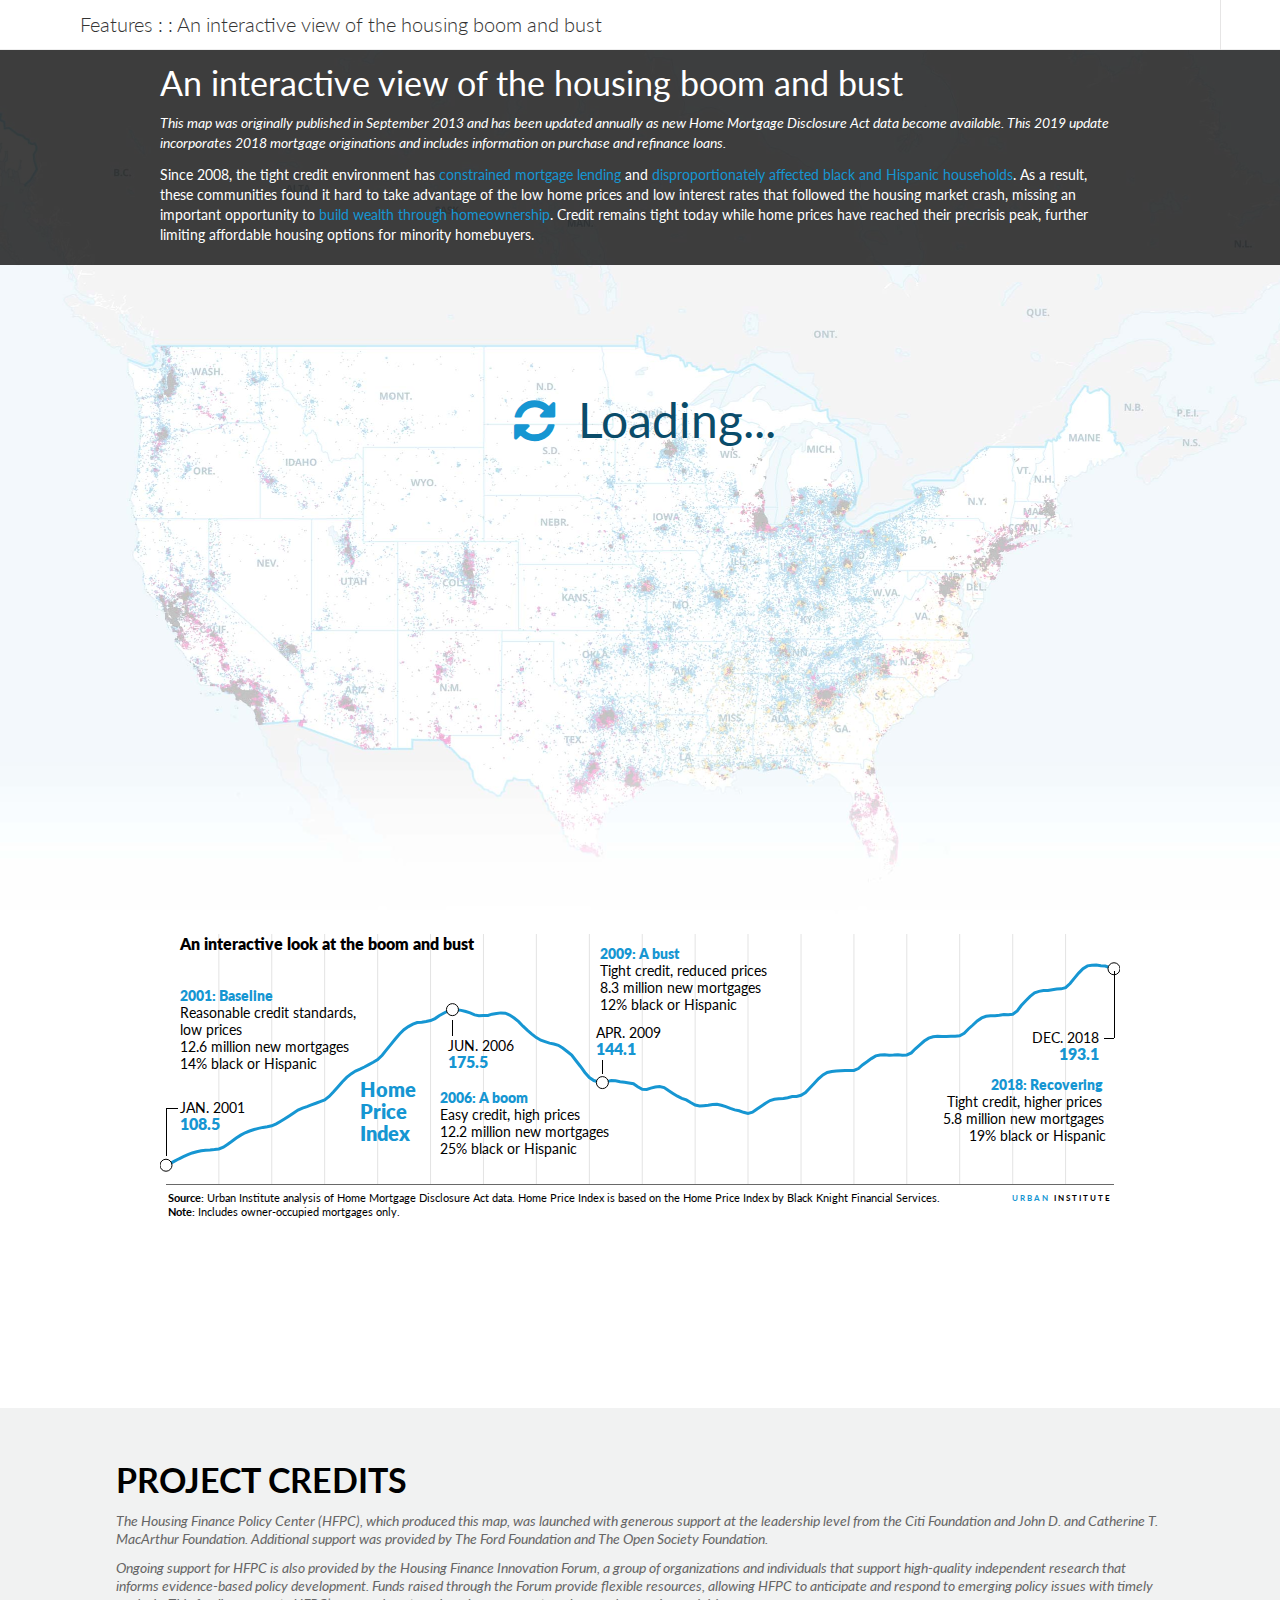
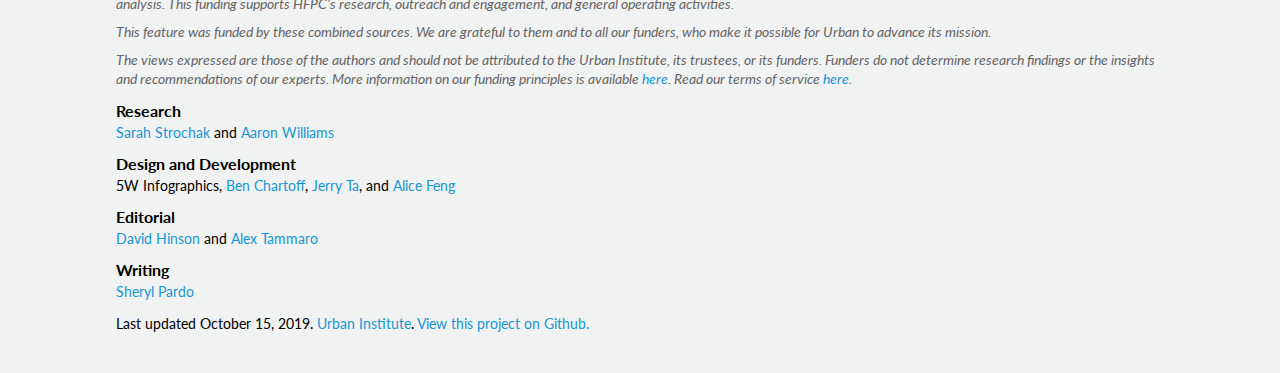
==== commit d9b96ac0: "Add Minneapolis to list of cities" ====
--- a/index.html
+++ b/index.html
@@ -202,6 +202,7 @@
 					<li><a class="ub-year" id="ub-2016" title="Click to see the 2016 data">2016</a></li>
 					<li><a class="ub-year" id="ub-2017" title="Click to see the 2017 data">2017</a></li>
                     <li><a class="ub-year" id="ub-2018" title="Click to see the 2018 data">2018</a></li>
+                    <li><a class="ub-year" id="ub-2019" title="Click to see the 2019 data">2019</a></li>
 				</ul>
 			</div>
 			<div class="ub-footer-text">
@@ -236,7 +237,7 @@
                       <p>The Housing Finance Policy Center (HFPC), which produced this map, was launched with generous support at the leadership level from the Citi Foundation and John D. and Catherine T. MacArthur Foundation. Additional support was provided by The Ford Foundation and The Open Society Foundation.</p>
                       <p>Ongoing support for HFPC is also provided by the Housing Finance Innovation Forum, a group of organizations and individuals that support high-quality independent research that informs evidence-based policy development. Funds raised through the Forum provide flexible resources, allowing HFPC to anticipate and respond to emerging policy issues with timely analysis. This funding supports HFPC&rsquo;s research, outreach and engagement, and general operating activities.</p>
                       <p>This feature was funded by these combined sources. We are grateful to them and to all our funders, who make it possible for Urban to advance its mission.</p>
-                      <p>The views expressed are those of the authors and should not be attributed to the Urban Institute, its trustees, or its funders. Funders do not determine research findings or the insights and recommendations of our experts. More information on our funding principles is available <a href="https://www.urban.org/support" target="_blank">here</a>.</p>
+                      <p>The views expressed are those of the authors and should not be attributed to the Urban Institute, its trustees, or its funders. Funders do not determine research findings or the insights and recommendations of our experts. More information on our funding principles is available <a href="https://www.urban.org/support" target="_blank">here</a>. Read our terms of service <a href="https://www.urban.org/terms-service" target="_blank">here</a>.</p>
                     </div>
 
                     <h3 class="job">Research</h3>
@@ -247,7 +248,7 @@
                     <p><a href="https://www.urban.org/author/david-hinson" target="new">David Hinson</a> and <a href="https://www.urban.org/author/alex-tammaro" target="new">Alex Tammaro</a></p>
                     <h3 class="job">Writing</h3>
                     <p><a href="https://www.urban.org/author/sheryl-pardo" target="new">Sheryl Pardo</a></p>
-                    <div class="credits">Copyright &copy; June 2018. <a href="http://www.urban.org/" target = "_blank">Urban Institute</a>. <a href="https://github.com/UrbanInstitute/MortgagesByRace" target="_blank">View this project on Github.</a></div>
+                    <div class="credits">Last updated October 15, 2019. <a href="http://www.urban.org/" target = "_blank">Urban Institute</a>. <a href="https://github.com/UrbanInstitute/MortgagesByRace" target="_blank">View this project on Github.</a></div>
 
 
     </div>
@@ -289,9 +290,11 @@
 		var toggleableLayerIds2016 = [ '2016purchaseasiannewgeojson', '2016refinanceasiannewgeojson', '2016purchasehisnewgeojson', '2016refinancehisnewgeojson', '2016purchaseaanewgeojson', '2016refinanceaanewgeojson', '2016purchasenhwnewgeojson', '2016refinancenhwnewgeojson' ];
 		var toggleableLayerIds2017 = [ '2017purchaseasiangeojson', '2017refinanceasiangeojson', '2017purchasehisgeojson', '2017refinancehisgeojson', '2017purchaseaageojson', '2017refinanceaageojson', '2017purchasenhwgeojson', '2017refinancenhwgeojson' ];
         var toggleableLayerIds2018 = [ 'uspurchase2018asian', 'usrefi2018asian', 'uspurchase2018his', 'usrefi2018his', 'uspurchase2018aa', 'usrefi2018aa', 'uspurchase2018nhw', 'usrefi2018nhw' ];
-
-		var allToggles = [ toggleableLayerIds2001, toggleableLayerIds2002, toggleableLayerIds2003, toggleableLayerIds2004, toggleableLayerIds2005, toggleableLayerIds2006, toggleableLayerIds2007, toggleableLayerIds2008, toggleableLayerIds2009, toggleableLayerIds2010, toggleableLayerIds2011, toggleableLayerIds2012, toggleableLayerIds2013, toggleableLayerIds2014, toggleableLayerIds2015, toggleableLayerIds2016, toggleableLayerIds2017, toggleableLayerIds2018 ];
-		var allTogglesBlur = [ toggleableLayerIds2002, toggleableLayerIds2003, toggleableLayerIds2004, toggleableLayerIds2005, toggleableLayerIds2006, toggleableLayerIds2007, toggleableLayerIds2008, toggleableLayerIds2009, toggleableLayerIds2010, toggleableLayerIds2011, toggleableLayerIds2012, toggleableLayerIds2013, toggleableLayerIds2014, toggleableLayerIds2015, toggleableLayerIds2016, toggleableLayerIds2017, toggleableLayerIds2018, toggleableLayerIds2001 ];
+        var toggleableLayerIds2019 = [ 'uspurchase2019asian', 'usrefi2019asian', 'uspurchase2019his', 'usrefi2019his', 'uspurchase2019aa', 'usrefi2019aa', 'uspurchase2019nhw', 'usrefi2019nhw' ];
+
+		var allToggles = [ toggleableLayerIds2001, toggleableLayerIds2002, toggleableLayerIds2003, toggleableLayerIds2004, toggleableLayerIds2005, toggleableLayerIds2006, toggleableLayerIds2007, toggleableLayerIds2008, toggleableLayerIds2009, toggleableLayerIds2010, toggleableLayerIds2011, toggleableLayerIds2012, toggleableLayerIds2013, toggleableLayerIds2014, toggleableLayerIds2015, toggleableLayerIds2016, toggleableLayerIds2017, toggleableLayerIds2018,
+            toggleableLayerIds2019 ];
+		var allTogglesBlur = [ toggleableLayerIds2002, toggleableLayerIds2003, toggleableLayerIds2004, toggleableLayerIds2005, toggleableLayerIds2006, toggleableLayerIds2007, toggleableLayerIds2008, toggleableLayerIds2009, toggleableLayerIds2010, toggleableLayerIds2011, toggleableLayerIds2012, toggleableLayerIds2013, toggleableLayerIds2014, toggleableLayerIds2015, toggleableLayerIds2016, toggleableLayerIds2017, toggleableLayerIds2018, toggleableLayerIds2019, toggleableLayerIds2001 ];
 
 		var mapYearBox = document.getElementById('ub-map-year');
 		var mapEffect = document.getElementById('ub-map-year-blur');
@@ -435,6 +438,11 @@
         		zoom: 10.6,
         		pitch: 0
 			},
+            'minneapolis': {
+                center: [-93.235857, 44.962461],
+                zoom: 10.6,
+                pitch: 0
+            },
 		};
 
 		var cityNames = Object.keys(cities);
@@ -466,9 +474,11 @@
 				cityNameLong = 'Philadelphia';
 			} else if (cc==11) {
 				cityNameLong = 'Washington, DC';
+			} else if (cc==12) {
+				cityNameLong = 'Miami';
 			} else {
-				cityNameLong = 'Miami';
-			}
+                cityNameLong = 'Minneapolis';
+            }
 			var cityButton = document.createElement('a');
 			cityButton.href = '#';
 			cityButton.className = 'ub-city-button';
@@ -519,7 +529,9 @@
 		document.getElementById('seattle').addEventListener('click', function () {
 			mapBase.flyTo(cities['seattle']);
 		});
-
+        document.getElementById('minneapolis').addEventListener('click', function () {
+            mapBase.flyTo(cities['minneapolis']);
+        });
 
 		// ********************* COORDINATION OF MOVEMENT AND SCALE BETWEEN MAPS
 		var disable = false;
@@ -596,7 +608,8 @@
 				'cj9dz1s6y6nhp2so64kl7mmdc', // 2015 reduced
 				'cj9e00xdr7j9z2spfqopedm2a', // 2016 reduced
 				'cjhqcrb015lbb2so2yhipsav8', // 2017 reduced
-                'ck0y9uu9h07oj1cujz0hzuym2'  // 2018 reduced
+                'ck0y9uu9h07oj1cujz0hzuym2', // 2018 reduced
+                'ckcbzjo341tyz1ip5g2rs202k'  // 2019 reduced
 			]
 			var slidesBlur = [
 				'cj97f3n4a18pa2rnxf4jqspw3', // 2002 reduced
@@ -616,6 +629,7 @@
 				'cj9e00xdr7j9z2spfqopedm2a', // 2016 reduced
 				'cjhqcrb015lbb2so2yhipsav8', // 2017 reduced
                 'ck0y9uu9h07oj1cujz0hzuym2', // 2018 reduced
+                'ckcbzjo341tyz1ip5g2rs202k', // 2019 reduced
 				'cj95zz8wo03v22smcahc1rbbm' // 2001 reduced
 			]
 			var slidesLength = slides.length;
@@ -858,6 +872,15 @@
                 }, 100);
                 goToYear(17);
             };
+            // 2019
+            var button2019 = document.getElementById('ub-2019');
+            button2019.onclick = function(){
+                pauseSlideshow();
+                setTimeout(function(){
+                    goToSlide(18);
+                }, 100);
+                goToYear(18);
+            };
 		};	// End of function mapSlideshow()
 
 
@@ -865,7 +888,7 @@
    		// ********************* LAYER TOGGLE
 
 		// Purchase asian
-    	var toggleableLayerPurAsian = [ '2001purchaseasiannewgeojson', '2002purchaseasiannewgeojson', '2003purchaseasiannewgeojson', '2004purchaseasiannewgeojson', '2005purchaseasiannewgeojson', '2006purchaseasiannewgeojson', '2007purchaseasiannewgeojson', '2008purchaseasiannewgeojson', '2009purchaseasiannewgeojson', '2010purchaseasiannewgeojson', '2011purchaseasiannewgeojson', '2012purchaseasiannewgeojson', '2013purchaseasiannewgeojson', '2014purchaseasiannewgeojson', '2015purchaseasiannew2geojson', '2016purchaseasiannewgeojson', '2017purchaseasiangeojson', 'uspurchase2018asian' ];
+    	var toggleableLayerPurAsian = [ '2001purchaseasiannewgeojson', '2002purchaseasiannewgeojson', '2003purchaseasiannewgeojson', '2004purchaseasiannewgeojson', '2005purchaseasiannewgeojson', '2006purchaseasiannewgeojson', '2007purchaseasiannewgeojson', '2008purchaseasiannewgeojson', '2009purchaseasiannewgeojson', '2010purchaseasiannewgeojson', '2011purchaseasiannewgeojson', '2012purchaseasiannewgeojson', '2013purchaseasiannewgeojson', '2014purchaseasiannewgeojson', '2015purchaseasiannew2geojson', '2016purchaseasiannewgeojson', '2017purchaseasiangeojson', 'uspurchase2018asian', 'uspurchase2019asian' ];
 		var linkPurAsian = document.getElementById('ub-purchase-asian-link');
 		linkPurAsian.onclick = function(te) {
 			te.preventDefault();
@@ -895,7 +918,7 @@
 			}
 		};
 		// Refinance asian
-    	var toggleableLayerRefiAsian = [ '2001refinanceasiannewgeojson', '2002refinanceasiannewgeojson', '2003refinanceasiannewgeojson', '2004refinanceasiannewgeojson', '2005refinanceasiannewgeojson', '2006refinanceasiannewgeojson', '2007refinanceasiannewgeojson', '2008refinanceasiannewgeojson', '2009refinanceasiannewgeojson', '2010refinanceasiannewgeojson', '2011refinanceasiannewgeojson', '2012refinanceasiannewgeojson', '2013refinanceasiannewgeojson', '2014refinanceasiannewgeojson', '2015refinanceasiannew2geojson', '2016refinanceasiannewgeojson', '2017refinanceasiangeojson', 'usrefi2018asian' ];
+    	var toggleableLayerRefiAsian = [ '2001refinanceasiannewgeojson', '2002refinanceasiannewgeojson', '2003refinanceasiannewgeojson', '2004refinanceasiannewgeojson', '2005refinanceasiannewgeojson', '2006refinanceasiannewgeojson', '2007refinanceasiannewgeojson', '2008refinanceasiannewgeojson', '2009refinanceasiannewgeojson', '2010refinanceasiannewgeojson', '2011refinanceasiannewgeojson', '2012refinanceasiannewgeojson', '2013refinanceasiannewgeojson', '2014refinanceasiannewgeojson', '2015refinanceasiannew2geojson', '2016refinanceasiannewgeojson', '2017refinanceasiangeojson', 'usrefi2018asian', 'usrefi2019asian' ];
 		var linkRefiAsian = document.getElementById('ub-refinance-asian-link');
 		linkRefiAsian.onclick = function(te) {
 			te.preventDefault();
@@ -926,7 +949,7 @@
 		};
 
 		// Purchase hispanic
-    	var toggleableLayerPurHispanic = [ '2001purchasehisnewgeojson', '2002purchasehisnewgeojson', '2003purchasehisnewgeojson', '2004purchasehisnewgeojson', '2005purchasehisnewgeojson', '2006purchasehisnewgeojson', '2007purchasehisnewgeojson', '2008purchasehisnewgeojson', '2009purchasehisnewgeojson', '2010purchasehisnewgeojson', '2011purchasehisnewgeojson', '2012purchasehisnewgeojson', '2013purchasehisnewgeojson', '2014purchasehisnewgeojson', '2015purchasehisnew2geojson', '2016purchasehisnewgeojson', '2017purchasehisgeojson', 'uspurchase2018his' ];
+    	var toggleableLayerPurHispanic = [ '2001purchasehisnewgeojson', '2002purchasehisnewgeojson', '2003purchasehisnewgeojson', '2004purchasehisnewgeojson', '2005purchasehisnewgeojson', '2006purchasehisnewgeojson', '2007purchasehisnewgeojson', '2008purchasehisnewgeojson', '2009purchasehisnewgeojson', '2010purchasehisnewgeojson', '2011purchasehisnewgeojson', '2012purchasehisnewgeojson', '2013purchasehisnewgeojson', '2014purchasehisnewgeojson', '2015purchasehisnew2geojson', '2016purchasehisnewgeojson', '2017purchasehisgeojson', 'uspurchase2018his', 'uspurchase2019his' ];
 		var linkPurHispanic = document.getElementById('ub-purchase-hispanic-link');
 		linkPurHispanic.onclick = function(te) {
 			te.preventDefault();
@@ -956,7 +979,7 @@
 			}
 		};
 		// Refinance hispanic
-    	var toggleableLayerRefiHispanic = [ '2001refinancehisnewgeojson', '2002refinancehisnewgeojson', '2003refinancehisnewgeojson', '2004refinancehisnewgeojson', '2005refinancehisnewgeojson', '2006refinancehisnewgeojson', '2007refinancehisnewgeojson', '2008refinancehisnewgeojson', '2009refinancehisnewgeojson', '2010refinancehisnewgeojson', '2011refinancehisnewgeojson', '2012refinancehisnewgeojson', '2013refinancehisnewgeojson', '2014refinancehisnewgeojson', '2015refinancehisnew2geojson', '2016refinancehisnewgeojson', '2017refinancehisgeojson', 'usrefi2018his' ];
+    	var toggleableLayerRefiHispanic = [ '2001refinancehisnewgeojson', '2002refinancehisnewgeojson', '2003refinancehisnewgeojson', '2004refinancehisnewgeojson', '2005refinancehisnewgeojson', '2006refinancehisnewgeojson', '2007refinancehisnewgeojson', '2008refinancehisnewgeojson', '2009refinancehisnewgeojson', '2010refinancehisnewgeojson', '2011refinancehisnewgeojson', '2012refinancehisnewgeojson', '2013refinancehisnewgeojson', '2014refinancehisnewgeojson', '2015refinancehisnew2geojson', '2016refinancehisnewgeojson', '2017refinancehisgeojson', 'usrefi2018his', 'usrefi2019his' ];
 		var linkRefiHispanic = document.getElementById('ub-refinance-hispanic-link');
 		linkRefiHispanic.onclick = function(te) {
 			te.preventDefault();
@@ -987,7 +1010,7 @@
 		};
 
 		// Purchase black
-    	var toggleableLayerPurBlack = [ '2001purchaseaanewgeojson', '2002purchaseaanewgeojson', '2003purchaseaanewgeojson', '2004purchaseaanewgeojson', '2005purchaseaanewgeojson', '2006purchaseaanewgeojson', '2007purchaseaanewgeojson', '2008purchaseaanewgeojson', '2009purchaseaanewgeojson', '2010purchaseaanewgeojson', '2011purchaseaanewgeojson', '2012purchaseaanewgeojson', '2013purchaseaanewgeojson', '2014purchaseaanewgeojson', '2015purchaseaanew2geojson', '2016purchaseaanewgeojson', '2017purchaseaageojson', 'uspurchase2018aa' ];
+    	var toggleableLayerPurBlack = [ '2001purchaseaanewgeojson', '2002purchaseaanewgeojson', '2003purchaseaanewgeojson', '2004purchaseaanewgeojson', '2005purchaseaanewgeojson', '2006purchaseaanewgeojson', '2007purchaseaanewgeojson', '2008purchaseaanewgeojson', '2009purchaseaanewgeojson', '2010purchaseaanewgeojson', '2011purchaseaanewgeojson', '2012purchaseaanewgeojson', '2013purchaseaanewgeojson', '2014purchaseaanewgeojson', '2015purchaseaanew2geojson', '2016purchaseaanewgeojson', '2017purchaseaageojson', 'uspurchase2018aa', 'uspurchase2019aa' ];
 		var linkPurBlack = document.getElementById('ub-purchase-black-link');
 		linkPurBlack.onclick = function(te) {
 			te.preventDefault();
@@ -1017,7 +1040,7 @@
 			}
 		};
 		// Refinance black
-    	var toggleableLayerRefiBlack = [ '2001refinanceaanewgeojson', '2002refinanceaanewgeojson', '2003refinanceaanewgeojson', '2004refinanceaanewgeojson', '2005refinanceaanewgeojson', '2006refinanceaanewgeojson', '2007refinanceaanewgeojson', '2008refinanceaanewgeojson', '2009refinanceaanewgeojson', '2010refinanceaanewgeojson', '2011refinanceaanewgeojson', '2012refinanceaanewgeojson', '2013refinanceaanewgeojson', '2014refinanceaanewgeojson', '2015refinanceaanew2geojson', '2016refinanceaanewgeojson', '2017refinanceaageojson', 'usrefi2018aa' ];
+    	var toggleableLayerRefiBlack = [ '2001refinanceaanewgeojson', '2002refinanceaanewgeojson', '2003refinanceaanewgeojson', '2004refinanceaanewgeojson', '2005refinanceaanewgeojson', '2006refinanceaanewgeojson', '2007refinanceaanewgeojson', '2008refinanceaanewgeojson', '2009refinanceaanewgeojson', '2010refinanceaanewgeojson', '2011refinanceaanewgeojson', '2012refinanceaanewgeojson', '2013refinanceaanewgeojson', '2014refinanceaanewgeojson', '2015refinanceaanew2geojson', '2016refinanceaanewgeojson', '2017refinanceaageojson', 'usrefi2018aa', 'usrefi2019aa' ];
 		var linkRefiBlack = document.getElementById('ub-refinance-black-link');
 		linkRefiBlack.onclick = function(te) {
 			te.preventDefault();
@@ -1048,7 +1071,7 @@
 		};
 
 		// Purchase white
-    	var toggleableLayerPurWhite = [ '2001purchasenhwnewgeojson', '2002purchasenhwnewgeojson', '2003purchasenhwnewgeojson', '2004purchasenhwnewgeojson', '2005purchasenhwnewgeojson', '2006purchasenhwnewgeojson', '2007purchasenhwnewgeojson', '2008purchasenhwnewgeojson', '2009purchasenhwnewgeojson', '2010purchasenhwnewgeojson', '2011purchasenhwnewgeojson', '2012purchasenhwnewgeojson', '2013purchasenhwnewgeojson', '2014purchasenhwnewgeojson', '2015purchasenhwnew2geojson', '2016purchasenhwnewgeojson', '2017purchasenhwgeojson', 'uspurchase2018nhw' ];
+    	var toggleableLayerPurWhite = [ '2001purchasenhwnewgeojson', '2002purchasenhwnewgeojson', '2003purchasenhwnewgeojson', '2004purchasenhwnewgeojson', '2005purchasenhwnewgeojson', '2006purchasenhwnewgeojson', '2007purchasenhwnewgeojson', '2008purchasenhwnewgeojson', '2009purchasenhwnewgeojson', '2010purchasenhwnewgeojson', '2011purchasenhwnewgeojson', '2012purchasenhwnewgeojson', '2013purchasenhwnewgeojson', '2014purchasenhwnewgeojson', '2015purchasenhwnew2geojson', '2016purchasenhwnewgeojson', '2017purchasenhwgeojson', 'uspurchase2018nhw', 'uspurchase2019nhw' ];
 		var linkPurWhite = document.getElementById('ub-purchase-white-link');
 		linkPurWhite.onclick = function(te) {
 			te.preventDefault();
@@ -1078,7 +1101,7 @@
 			}
 		};
 		// Refinance white
-    	var toggleableLayerRefiWhite = [ '2001refinancenhwnew15geojson', '2002refinancenhwnewgeojson', '2003refinancenhwnew5geojson', '2004refinancenhwnew2geojson', '2005refinancenhwnewgeojson', '2006refinancenhwnewgeojson', '2007refinancenhwnewgeojson', '2008refinancenhwnewgeojson', '2009refinancenhwnewgeojson', '2010refinancenhwnewgeojson', '2011refinancenhwnewgeojson', '2012refinancenhwnewgeojson', '2013refinancenhwnewgeojson', '2014refinancenhwnewgeojson', '2015refinancenhwnew2geojson', '2016refinancenhwnewgeojson', '2017refinancenhwgeojson', 'usrefi2018nhw' ];
+    	var toggleableLayerRefiWhite = [ '2001refinancenhwnew15geojson', '2002refinancenhwnewgeojson', '2003refinancenhwnew5geojson', '2004refinancenhwnew2geojson', '2005refinancenhwnewgeojson', '2006refinancenhwnewgeojson', '2007refinancenhwnewgeojson', '2008refinancenhwnewgeojson', '2009refinancenhwnewgeojson', '2010refinancenhwnewgeojson', '2011refinancenhwnewgeojson', '2012refinancenhwnewgeojson', '2013refinancenhwnewgeojson', '2014refinancenhwnewgeojson', '2015refinancenhwnew2geojson', '2016refinancenhwnewgeojson', '2017refinancenhwgeojson', 'usrefi2018nhw', 'usrefi2019nhw' ];
 		var linkRefiWhite = document.getElementById('ub-refinance-white-link');
 		linkRefiWhite.onclick = function(te) {
 			te.preventDefault();
@@ -1204,7 +1227,7 @@
 
 		// Define the axes
 		var	xAxis = d3.svg.axis().scale(x)
-			.orient("top").ticks(17).tickSize(height+32, 0);;
+			.orient("top").ticks(18).tickSize(height+32, 0);;
 
 		var	yAxis = d3.svg.axis().scale(y)
 			.orient("left").ticks(5);
@@ -1373,13 +1396,13 @@
 				.classed("ub-graph-caption", "true")
 				.append('text')
 				.text('5.8 million new mortgages')
-				.attr("transform", "translate(781,204)");
+				.attr("transform", "translate(783,204)");
 			var svgText = d3.select("svg")
 				.append("g")
 				.classed("ub-graph-caption", "true")
 				.append('text')
-				.text('18.9% black or Hispanic')
-				.attr("transform", "translate(795,221)");
+				.text('19% black or Hispanic')
+				.attr("transform", "translate(809,221)");
 
 			// Graph first number
 			var svgText = d3.select("svg")
--- a/css/hmda-v5.css
+++ b/css/hmda-v5.css
@@ -0,0 +1,940 @@
+@charset "UTF-8";
+body {
+	margin: 0;
+	padding: 0;
+}
+#ub-hmda-container {
+	font-family: 'Lato', Arial, Helvetica, sans-serif;
+	font-weight: normal;
+}
+#ub-hmda-container *,
+#ub-hmda-container *::before,
+#ub-hmda-container *::after {
+	box-sizing: border-box;
+	margin: 0;
+	outline: none;
+	padding: 0;
+}
+#ub-map-container {
+	background: -webkit-linear-gradient(bottom, #FFFFFF, #c7eafb);
+	background: -o-linear-gradient(bottom, #FFFFFF, #c7eafb);
+	background: -moz-linear-gradient(bottom, #FFFFFF, #c7eafb);
+	background: linear-gradient(to top, #FFFFFF, #c7eafb);
+	position: relative;
+	height: 930px;
+}
+#ub-loading-overlay {
+	background-color:#FFFFFF;
+	background-image: url(bg-overlay.jpg);
+	background-position: center top;
+	background-repeat: no-repeat;
+	background-size: 2355px 1301px;
+	bottom: 0;
+	display: block;
+	height: 95%;
+	left: 0;
+	padding: 20px;
+	position: absolute;
+	right: 0;
+	text-align: left;
+	top: 0%;
+	width: 100%;
+	z-index: 10000;
+}
+#ub-loading-overlay .ub-loading {
+	margin-top: 320px;
+	text-align: center;
+}
+#ub-loading-overlay .ub-loading p {
+	color: #0a4c6a;
+	font-size: 48px;
+	line-height: 60px;
+}
+#ub-loading-overlay .ub-loading p .fa {
+	color: #1696d2;
+}
+#ub-map-container .ub-intro-wrap {
+	background-color: #000;
+	background-color: rgba(0,0,0,0.75);
+	height: auto;
+	padding: 15px 30px 20px 30px;
+	position: absolute;
+	top:0;
+	z-index: 20000;
+	width: 100%;
+}
+#ub-map-container .ub-intro {
+	margin: 0 auto;
+	max-width: 960px;
+}
+#ub-map-container .ub-intro h1 {
+	color: #FFF;
+	font-size: 34px;
+	font-weight: normal;
+	line-height: 36px;
+}
+#ub-map-container .ub-intro p {
+	color: #FFF;
+	font-size: 14px;
+	font-weight: normal;
+	line-height: 20px;
+	margin: 12px 0 0 0;
+}
+#ub-map-container .ub-intro p.ub-intro-italic {
+	font-style: italic;
+}
+#ub-map-container .ub-intro p.ub-authors {
+	font-size: 12px;
+	font-style: italic;
+	line-height: 16px;
+}
+#ub-map-container .ub-intro p.ub-top {
+	display: block;
+}
+#ub-map-container #ub-cities-wrap {
+	display: block;
+	position: absolute;
+	top: 246px;
+	width: 100%;
+	z-index: 1100;
+}
+#ub-map-container #ub-cities-wrap #ub-cities {
+	margin: 0 auto;
+	max-width: 1040px;
+}
+#ub-map-container #ub-cities-wrap #ub-cities .ub-cities-icon {
+	background-image: url(bg-icons-v2.png);
+	background-position: left top;
+	background-repeat: no-repeat;
+	background-size: 40px 29px;
+	display: block;
+	float: left;
+	height: 29px;
+	margin: 8px 6px 0 0;
+	width: 40px;
+}
+#ub-map-container #ub-cities-wrap #ub-cities a {
+	background-color: #FFF;
+	border-radius: 15px;
+	box-shadow: 0 2px 8px rgba(0,0,0,0.45);
+	color: #000;
+	display: inline-block;
+	font-size: 12px;
+	line-height: 14px;
+	margin: 12px 6px 0px 0px;
+	padding: 2px 6px;
+	text-decoration: none;
+}
+#ub-map-container #ub-cities-wrap #ub-cities a:hover {
+	color:#1696d2;
+}
+#ub-map-container-wrap {
+	position: relative;
+	height: 930px;
+}
+#ub-map-year,
+#ub-map-year-blur,
+#ub-map,
+#ub-map-text {
+	height: 930px;
+	position:absolute;
+	top: 0px;
+	width: 100%;
+	z-index: 102;
+}
+#ub-map-year-blur {
+	z-index: 101;
+}
+#ub-map {
+	z-index: 100;
+}
+#ub-map-text {
+	z-index: 135;
+}
+.slide {
+	opacity: 0;
+	-webkit-transition: opacity 0.5s;
+	-moz-transition: opacity 0.5s;
+	-o-transition: opacity 0.5s;
+	transition: opacity 0.5s;
+}
+.slideblur {
+	opacity: 0.5;
+/*	-webkit-transition: opacity 1.5s;
+	-moz-transition: opacity 1.5s;
+	-o-transition: opacity 1.5s;
+	transition: opacity 1.5s;*/
+}
+.showing {
+	opacity: 1;
+}
+.ub-map-gradient {
+	background-image:url(bg-gradient.png);
+	background-position: bottom;
+	background-repeat: repeat-x;
+	background-size: 1px 220px;
+	bottom: 0;
+	display: block;
+	height: 220px;
+	position: absolute;
+	width: 100%;
+	z-index: 1;
+}
+#ub-container {
+	margin: -60px auto 0 auto;
+	max-width: 960px;
+	padding: 0;
+	position: relative;
+	z-index: 300;
+}
+#ub-map-container .ub-legend-left {
+	background-color: FFF;
+	background-color: rgba(255,255,255,0.8);
+	border-radius: 4px;
+	bottom: 132px;
+	left: calc((100% - 940px) / 2);
+	margin: 0 0 0 50px;
+	padding: 12px 10px;
+	position: absolute;
+	width: 128px;
+	z-index: 2000;
+}
+#ub-map-container .ub-legend-left p {
+	clear: both;
+	color: #000;
+	display: block;
+	font-size: 15px;
+	line-height: 18px;
+	margin-bottom: 0px;
+}
+#ub-map-container .ub-legend-source {
+	bottom: 96px;
+	left: calc((100% - 940px) / 2);
+	margin: 0 0 0 8px;
+	position: absolute;
+	width: auto;
+	z-index: 2000;
+}
+#ub-map-container .ub-legend-source p {
+	color: #000;
+	font-size: 11px;
+	line-height: 12px;
+}
+#ub-map-container .ub-legend-right {
+	bottom: 94px;
+	margin: 0 auto;
+	position: absolute;
+	right: calc((100% - 940px) / 2);
+	width: 120px;
+	z-index: 2000;
+}
+#ub-map-container .ub-legend-right #ub-menu {
+	background: transparent;
+	display: block;
+	float: right;
+	height: 192px;
+	position: relative;
+    width: 152px;
+    z-index: 2000;
+}
+#ub-map-container .ub-legend-right #ub-menu .ub-pointers {
+	background-color: FFF;
+	background-color: rgba(255,255,255,0.8);
+	border-top-right-radius: 6px;
+	border-top-left-radius: 6px;
+	height: 42px;
+	margin: 0 0 2px 0;
+	position: relative;
+	width: 100%;
+}
+#ub-map-container .ub-legend-right #ub-menu .ub-pointer-purchased,
+#ub-map-container .ub-legend-right #ub-menu .ub-pointer-refinanced {
+	border-right: 1px solid #000;
+	border-top: 1px solid #000;
+	display: block;
+	font-size: 10px;
+	line-height: 0px;
+	position: absolute;
+	text-transform: uppercase;
+}
+
+#ub-map-container .ub-legend-right #ub-menu .ub-pointer-purchased {
+	height: 15px;
+	right: 47px;
+	text-indent: -62px;
+	top: 27px;
+	width: 18px;
+}
+#ub-map-container .ub-legend-right #ub-menu .ub-pointer-refinanced {
+	border-right: 1px solid #9d9d9d;
+	border-top: 1px solid #9d9d9d;
+	color: #9d9d9d;
+	height: 28px;
+	right: 16px;
+	text-indent: -65px;
+	top: 14px;
+	width: 49px;
+}
+
+#ub-map-container .ub-legend-right #ub-menu ul {
+	display: block;
+	float: left;
+	width: 86px;
+}
+#ub-map-container .ub-legend-right #ub-menu ul li {
+	background-color: FFF;
+	background-color: rgba(255,255,255,0.8);
+    color: #000;
+	display: block;
+	float: left;
+	font-size: 14px;
+	height: 28px;
+	line-height: 28px;
+	list-style: none;
+	margin: 0 0 2px 0;
+	padding: 0px 10px;
+	width: 100%;
+}
+#ub-map-container .ub-legend-right #ub-menu a.ub-button,
+#ub-map-container .ub-legend-right #ub-menu a#ub-purchase-all-link {
+	background-color: FFF;
+	background-color: rgba(255,255,255,0.7);
+	border: 1px solid #FFFFFF;
+	color: #000;
+	font-size: 18px;
+	display: block;
+	float: left;
+	height: 28px;
+	line-height: 28px;
+	margin: 0 0 2px 2px;
+	padding: 0px 2px;
+	text-align: center;
+	text-decoration: none;
+	width: 32px;
+}
+#ub-map-container .ub-legend-right #ub-menu a#ub-purchase-asian-link {
+	background-color: #353535;
+	border: 1px solid #353535;
+	color: #fff;
+}
+#ub-map-container .ub-legend-right #ub-menu a#ub-purchase-hispanic-link {
+	background-color: #ec008b;
+	border: 1px solid #ec008b;
+	color: #fff;
+}
+#ub-map-container .ub-legend-right #ub-menu a#ub-purchase-black-link {
+	background-color: #fccb41;
+	border: 1px solid #fccb41;
+	color: #fff;
+}
+#ub-map-container .ub-legend-right #ub-menu a#ub-purchase-white-link {
+	background-color: #1696d2;
+	border: 1px solid #1696d2;
+	color: #fff;
+}
+#ub-map-container .ub-legend-right #ub-menu a#ub-refinance-all-link {
+	background-color: FFF;
+	background-color: rgba(255,255,255,0.7);
+	color: #9d9d9d;
+	margin: 0 0 2px 0px;
+}
+#ub-map-container .ub-legend-right #ub-menu a#ub-refinance-asian-link {
+	background-color: #696969;
+	border: 1px solid #000000;
+	color: #fff;
+	margin: 0 0 2px 0px;
+}
+#ub-map-container .ub-legend-right #ub-menu a#ub-refinance-hispanic-link {
+	background-color: #eb99c2;
+	border: 1px solid #761548;
+	color: #fff;
+	margin: 0 0 2px 0px;
+}
+#ub-map-container .ub-legend-right #ub-menu a#ub-refinance-black-link {
+	background-color: #fce39e;
+	border: 1px solid #9b7c26;
+	color: #fff;
+	margin: 0 0 2px 0px;
+}
+#ub-map-container .ub-legend-right #ub-menu a#ub-refinance-white-link {
+	background-color: #73bfe2;
+	border: 1px solid #0a4c6a;
+	color: #fff;
+	margin: 0 0 2px 0px;
+}
+#ub-map-container .ub-legend-right #ub-menu a#ub-purchase-all-link:hover,
+#ub-map-container .ub-legend-right #ub-menu a:hover {
+	background-color: #FFFFFF;
+	border: 1px solid #000000;
+	color: #000000;
+}
+#ub-map-container .ub-legend-right #ub-menu a#ub-purchase-asian-link:hover {
+	background-color: #FFFFFF;
+	color: #353535;
+}
+#ub-map-container .ub-legend-right #ub-menu a#ub-purchase-hispanic-link:hover {
+	background-color: #FFFFFF;
+	color: #ec008b;
+}
+#ub-map-container .ub-legend-right #ub-menu a#ub-purchase-black-link:hover {
+	background-color: #FFFFFF;
+	color: #fccb41;
+}
+#ub-map-container .ub-legend-right #ub-menu a#ub-purchase-white-link:hover {
+	background-color: #FFFFFF;
+	color: #1696d2;
+}
+#ub-map-container .ub-legend-right #ub-menu a#ub-refinance-all-link:hover {
+	background-color: #FFFFFF;
+	border: 1px solid #9d9d9d;
+	color: #9d9d9d;
+}
+#ub-map-container .ub-legend-right #ub-menu a#ub-refinance-asian-link:hover {
+	background-color: #FFFFFF;
+	color: #696969;
+}
+#ub-map-container .ub-legend-right #ub-menu a#ub-refinance-hispanic-link:hover {
+	background-color: #FFFFFF;
+	color: #eb99c2;
+}
+#ub-map-container .ub-legend-right #ub-menu a#ub-refinance-black-link:hover {
+	background-color: #FFFFFF;
+	color: #fce39e;
+}
+#ub-map-container .ub-legend-right #ub-menu a#ub-refinance-white-link:hover {
+	background-color: #FFFFFF;
+	color: #73bfe2;
+}
+#ub-map-container .ub-legend-right #ub-menu a .fa {
+	line-height: 28px;
+}
+#ub-map-container .ub-legend-right #ub-menu a .fa.fa-check {
+	display: none;
+}
+#ub-map-container .ub-legend-right #ub-menu a.active .fa.fa-check {
+	display: inline-block;
+}
+#ub-map-container .ub-legend-right #ub-menu a.active .fa.fa-times {
+	display: none;
+}
+
+.ub-graphic-footer p {
+	color: #000;
+	display: block;
+	float: left;
+	font-size: 11px;
+	line-height: 14px;
+	margin: 0 0 4px 8px !important;
+}
+.ub-graphic-footer p.ub-map-source {
+	display: none;
+}
+.ub-graphic-footer p.ub-urban {
+	color: #000;
+	display: block;
+	float: right;
+	font-size: 8px;
+	font-weight: bold;
+	letter-spacing: 2px;
+	margin: 0 8px 0 0 !important;
+	text-transform: uppercase;
+}
+.ub-graphic-footer p.ub-urban span {
+	color: #1696d2;
+}
+
+
+.mapboxgl-ctrl-bottom-left,
+.mapboxgl-ctrl-bottom-right {
+	display: none !important;
+}
+.mapboxgl-ctrl-top-right {
+	bottom: 132px;
+	left: calc((100% - 940px) / 2);
+	margin: 0 0 0 8px !important;
+	right: initial;
+	top: initial;
+	z-index: 3000;
+}
+.mapboxgl-ctrl-group {
+	background-color: #ececec;
+	border: 1px solid #9d9d9d;
+		-moz-box-shadow: none;
+		-webkit-box-shadow: none;
+	box-shadow: none;
+}
+
+.mapboxgl-ctrl-group > button.mapboxgl-ctrl-compass {
+	display: none !important;
+}
+.ub-graphic-container {
+	background-color: #FFF;
+/*	background-color: transparent; */
+    display: block;
+	float:left;
+	height: 271px;
+    padding-bottom:0; /* aspect ratio */
+    overflow: visible;
+	position: relative;
+    vertical-align: top;
+    width: 100%;
+	z-index: 1000;
+}
+.ub-graphic-container {
+	z-index: 1;
+}
+.ie11 .ub-graphic-container {
+    overflow: hidden;
+}
+.ub-graphic-container .ub-controls {
+	background-color: #9d9d9d;
+	border: none;
+	border-bottom-left-radius: 5px;
+	border-top-left-radius: 5px;
+	color: #FFF;
+	cursor: pointer;
+	display: inline-block;
+	font-size: 16px;
+	height: 32px;
+	left: -25px;
+	line-height: 32px;
+	margin: 0 !important;
+	position: absolute;
+	text-align: center;
+	top: -24px;
+	width: 32px;
+	z-index: 100;
+}
+.ub-graphic-container .ub-controls:hover {
+	background-color: #d2d2d2;
+}
+.ub-graphic-container .ub-controls.active {
+	background-color: #fdbf11;
+	color: #000;
+}
+.ub-graphic-container .ub-controls.active:hover {
+	background-color: #fce39e;
+}
+.ub-graphic-container ul {
+	display: table;
+	height: 32px;
+	margin: 0 0 0 8px !important;
+	position: relative;
+	text-align: center;
+	top: -24px;
+	width: 100%;
+	width: calc(100% - 8px);
+	z-index: 1;
+}
+.ub-graphic-container ul li {
+	border-left: 1px solid #FFF;
+	color: #FFF;
+	display: table-cell;
+	font-size: 14px;
+	height: 32px;
+	line-height: 32px;
+	list-style: none;
+	width: 1%;
+}
+.ub-graphic-container ul li a {
+	background-color: #1696d2;
+	color: #FFF;
+	cursor: pointer;
+	display: block;
+	text-decoration: none;
+	width: 100%;
+}
+.ub-graphic-container ul li a:hover {
+	background-color: #46abdb;
+}
+.ub-graphic-container ul li a.ub-year-active,
+.ub-graphic-container ul li a.ub-year-active:hover {
+	background-color: #fdbf11;
+	color: #000;
+	cursor: default;
+}
+.ub-graphic-container ul li a.ub-year-inactive,
+.ub-graphic-container ul li a.ub-year-inactive:hover {
+	background-color: #73bfe2;
+	color: #FFF;
+	cursor: default;
+}
+
+.ub-graphic-container ul li:first-child {
+	border-left: none;
+}
+
+#ub-container .ub-footer-text {
+	display: none;
+}
+
+
+.ub-content-responsive {
+	background-color:#FFFFFF;
+/*	background-color: transparent; */
+    display: inline-block;
+    position: absolute;
+    top: 0;
+    left: 0px;
+}
+.ub-line-container {
+	padding: 0 0 30px 0;
+}
+path {
+  stroke: #1696d2;
+  stroke-width: 3;
+  fill: none;
+}
+.ub-points circle {
+  stroke: #000;
+  stroke-width: 1;
+  fill: #FFF;
+}
+
+.axis path,
+.axis line {
+	fill: none;
+	stroke: #e3e3e3;
+	stroke-width: 1;
+/*	shape-rendering: crispEdges; */
+}
+.axis path.domain {
+	stroke: #696969;
+	stroke-width: 1.5;
+	shape-rendering: crispEdges;
+}
+.tick text {
+	fill: #FFFFFF;
+	width: 100%;
+}
+.x.axis .tick:first-child {
+	display: none;
+}
+.x.axis .tick .ub-xaxis-bg {
+	fill: #1696d2;
+	fill-opacity:0.2;
+	stroke: #FFFFFF;
+	stroke-width: 1px;
+}
+.ub-graph-title text {
+	fill: #000000;
+	font-size: 15.5px;
+	font-weight: 800;
+}
+.ub-graph-name text {
+	fill: #1696d2;
+	font-size: 20px;
+	font-weight: 800;
+}
+.ub-graph-caption-title text {
+	fill: #1696d2;
+	font-size: 14px;
+	font-weight: 800;
+}
+.ub-graph-caption text {
+	fill: #000000;
+	font-size: 14px;
+	font-weight: normal;
+}
+.ub-graph-month text {
+	fill: #000000;
+	font-size: 14px;
+	font-weight: normal;
+	text-transform: uppercase;
+}
+.ub-graph-month-number text {
+	fill: #1696d2;
+	font-size: 16px;
+	font-weight: 800;
+}
+.ub-graph-line line {
+	stroke: #000000;
+	stroke-width: 1;
+	shape-rendering: crispEdges;
+}
+
+
+@media screen and (max-width:1080px) {
+	.ub-graphic-container .ub-controls {
+		border-bottom-left-radius: 0;
+		border-top-right-radius: 5px;
+		left:8px;
+		top:-57px;
+	}
+	.mapboxgl-ctrl-top-right {
+		margin: 0 0 0 -2px !important;
+	}
+	#ub-map-container .ub-legend-left {
+		margin: 0 0 0 40px;
+	}
+	#ub-map-container .ub-legend-source {
+		margin: 0 0 0 40px;
+	}
+}
+
+@media screen and (max-width:960px) {
+	#ub-map-container .ub-legend-left {
+		left: calc((100% - 820px) / 2);
+	}
+	#ub-map-container .ub-legend-source {
+		left: calc((100% - 820px) / 2);
+	}
+	#ub-map-container .ub-legend-right {
+		right: calc((100% - 820px) / 2);
+	}
+	.mapboxgl-ctrl-top-right {
+		bottom: 132px;
+		left: calc((100% - 820px) / 2);
+	}
+}
+
+@media screen and (max-width:840px) {
+	#ub-map-container,
+	#ub-map-container-wrap,
+	#ub-map-year,
+	#ub-map-year-blur,
+	#ub-map,
+	#ub-map-text {
+		height: 990px;
+	}
+	#ub-map-container #ub-cities-wrap {
+		margin: 0 5%;
+		top: 278px;
+		width: 90%;
+	}
+	#ub-map-container .ub-intro h1 {
+		font-size: 28px;
+		line-height: 32px;
+	}
+	#ub-map-container .ub-legend-left {
+		left: calc((100% - 700px) / 2);
+	}
+	#ub-map-container .ub-legend-source {
+		left: calc((100% - 700px) / 2);
+	}
+	#ub-map-container .ub-legend-right {
+		right: calc((100% - 700px) / 2);
+	}
+	.mapboxgl-ctrl-top-right {
+		bottom: 132px;
+		left: calc((100% - 700px) / 2);
+	}
+	.ub-graphic-container ul li {
+		font-size: 13px;
+	}
+}
+
+@media screen and (max-width:720px) {
+	#ub-map-container,
+	#ub-map-container-wrap,
+	#ub-map-year,
+	#ub-map-year-blur,
+	#ub-map,
+	#ub-map-text {
+		height: 930px;
+	}
+	#ub-loading-overlay {
+		background-image: none;
+	}
+	#ub-loading-overlay .ub-loading {
+		margin-top: 220px;
+	}
+	#ub-loading-overlay .ub-loading p {
+		font-size: 24px;
+		line-height: 30px;
+	}
+	#ub-map-container #ub-cities-wrap {
+		top: 218px;
+	}
+	#ub-map-container #ub-cities-wrap #ub-cities .ub-cities-icon {
+		height: 105px;
+	}
+	#ub-map-container .ub-legend-left {
+		left: calc((100% - 580px) / 2);
+	}
+	#ub-map-container .ub-legend-source {
+		left: calc((100% - 580px) / 2);
+	}
+	#ub-map-container .ub-legend-right {
+		right: calc((100% - 580px) / 2);
+	}
+	.mapboxgl-ctrl-top-right {
+		bottom: 132px;
+		left: calc((100% - 580px) / 2);
+	}
+	.ub-graphic-container {
+		height: 208px;
+	}
+	.ub-graphic-container ul li {
+		font-size: 12px;
+	}
+	#ub-map-container .ub-intro p {
+		display: block;
+		font-size: 13px;
+		font-weight: normal;
+		line-height: 18px;
+		margin: 12px 0 0 0;
+	}
+	#ub-map-container .ub-intro p.ub-intro-italic,
+	#ub-map-container .ub-intro p.ub-authors {
+		display: none;
+	}
+	#ub-container .ub-footer-text {
+		display: block;
+		float: left;
+		margin: 0 0 12px 0 !important;
+		padding: 0 8px;
+	}
+	#ub-container .ub-footer-text p {
+		color: #000;
+		display: block;
+		font-size: 13px;
+		font-weight: normal;
+		line-height: 18px;
+		margin: 12px 0 0 0;
+	}
+	#ub-container .ub-footer-text p.ub-intro-italic {
+		border-bottom: 1px solid #000;
+		font-style: italic;
+		padding: 0 0 10px 0;
+	}
+	#ub-container .ub-footer-text p.ub-authors {
+		font-size: 12px;
+		font-style: italic;
+		line-height: 16px;
+	}
+	#ub-container .ub-footer-text p.ub-bottom {
+		display: none;
+	}
+}
+@media screen and (max-width:600px) {
+	#ub-map-container,
+	#ub-map-container-wrap,
+	#ub-map-year,
+	#ub-map-year-blur,
+	#ub-map,
+	#ub-map-text {
+		height: 490px;
+	}
+	#ub-map-container .ub-intro-wrap {
+		padding: 10px 10px 10px 10px;
+	}
+	#ub-map-container .ub-intro h1 {
+		font-size: 24px;
+		line-height: 28px;
+	}
+	#ub-map-container #ub-cities-wrap {
+		top: 80px;
+	}
+	#ub-map-container #ub-cities-wrap #ub-cities .ub-cities-icon {
+		margin: 4px 6px 0 0;
+	}
+	#ub-map-container #ub-cities-wrap #ub-cities a {
+		margin: 8px 6px 0px 0px;
+	}
+	#ub-map-container .ub-legend-source {
+		display: none;
+	}
+	#ub-map-container .ub-legend-left {
+		bottom: 0;
+		left: initial;
+		margin: 0;
+		padding: 10px;
+		right: 2%;
+		text-align: right;
+		width: auto;
+	}
+	#ub-map-container .ub-legend-left p {
+		font-size: 12px;
+		line-height: 14px;
+	}
+	#ub-map-container .ub-legend-right {
+		bottom: 50px;
+		margin: 0;
+		right: 2%;
+		width: 144px;
+	}
+	#ub-map-container .ub-legend-right #ub-menu {
+		height: 172px;
+		width: 144px;
+	}
+	#ub-map-container .ub-legend-right #ub-menu ul li {
+		font-size: 12px;
+		height: 24px;
+		line-height: 24px;
+	}
+	#ub-map-container .ub-legend-right #ub-menu a.ub-button,
+	#ub-map-container .ub-legend-right #ub-menu a#ub-purchase-all-link {
+		height: 24px;
+		line-height: 24px;
+		width: 28px;
+	}
+	#ub-map-container .ub-legend-right #ub-menu a .fa {
+		line-height: 24px;
+	}
+	.ub-map-gradient {
+		background-size: 1px 76px;
+		height: 76px;
+	}
+	.mapboxgl-ctrl-top-right {
+		bottom: 42px;
+		left: 2%;
+		margin: 0 !important;
+		right: initial;
+		top: initial;
+		z-index: 3000;
+	}
+
+	.ub-graphic-container {
+		height: auto;
+	}
+	.ub-content-responsive {
+		position: relative;
+	}
+	.ub-graphic-container .ub-controls {
+		left: 2%;
+		top: -33px;
+	}
+	.ub-graphic-container ul {
+		display: block;
+		float: left;
+		height: 66px;
+		top: 0px;
+	}
+	.ub-graphic-container ul {
+		margin: 0 2% !important;
+		width: 96%;
+	}
+	.ub-graphic-container ul li {
+		border-left: none;
+		border-right: 1px solid #FFF;
+		display: block;
+		float: left;
+		margin: 0 0 1px 0 !important;
+		width: 11.1%;
+	}
+	#ub-map-container .ub-intro p.ub-top {
+		display: none;
+	}
+	#ub-container {
+		margin: 0 auto;
+	}
+	#ub-container .ub-footer-text p.ub-intro-italic {
+		border-bottom: none;
+		padding: 0 0 0 0;
+	}
+	#ub-container .ub-footer-text p.ub-bottom {
+		border-bottom: 1px solid #000;
+		padding: 0 0 10px 0;
+		display: block;
+	}
+	.ub-graphic-footer {
+		display: block;
+		float: left;
+		width: 100%;
+	}
+	.ub-graphic-footer p.ub-map-source {
+		display: block;
+		width: 95%;
+	}
+}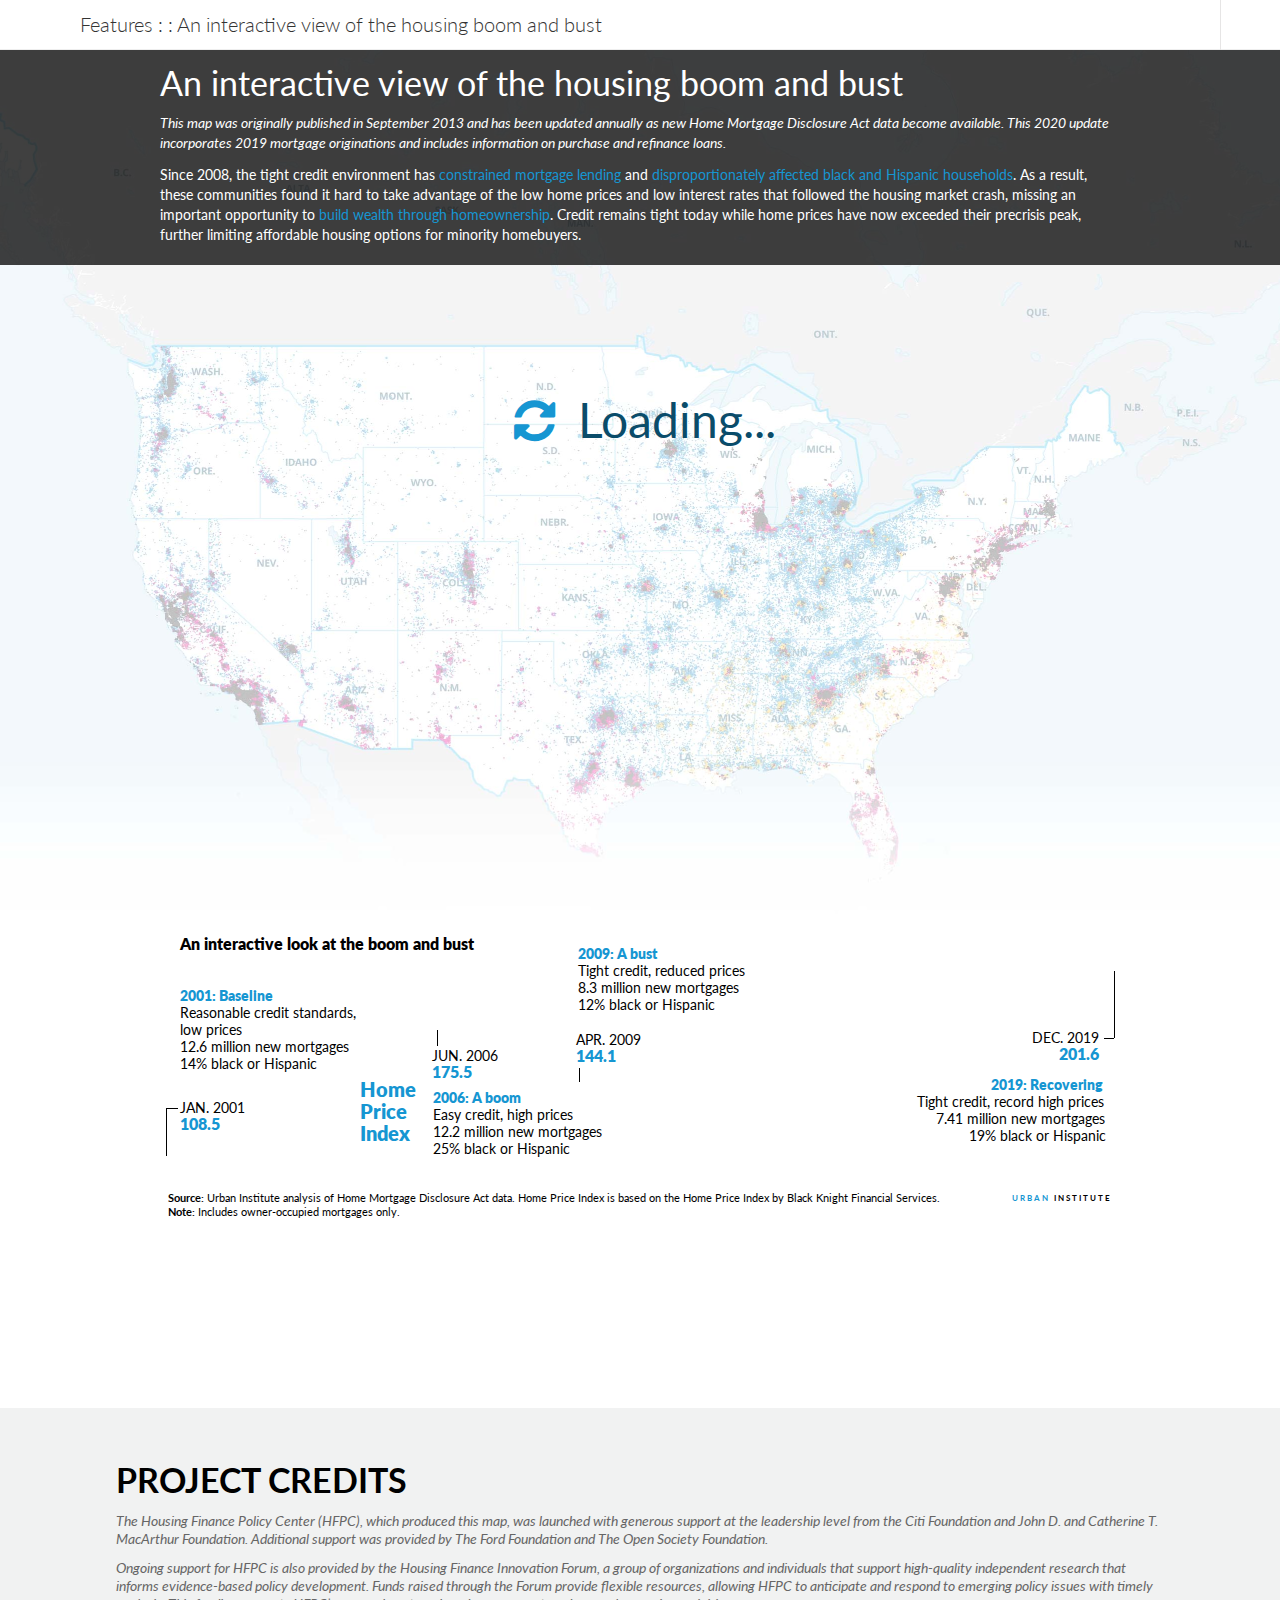
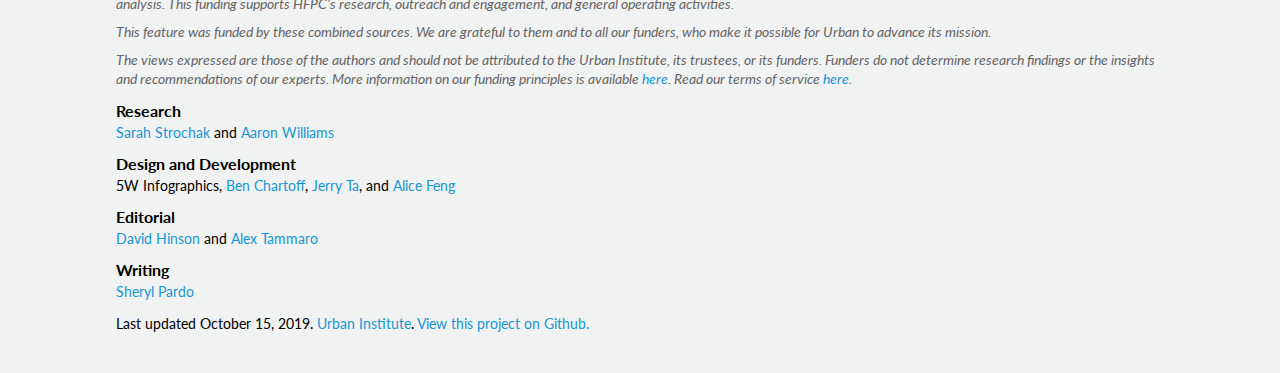
==== commit eb76fca5: "Last chart annotation should say 2019 instead of 2020" ====
--- a/index.html
+++ b/index.html
@@ -125,8 +125,8 @@
 			<div class="ub-intro-wrap">
 				<div class="ub-intro">
 					<h1>An interactive view of the housing boom and bust</h1>
-					<p class="ub-intro-italic">This map was originally published in September 2013 and has been updated annually as new Home Mortgage Disclosure Act data become available. This 2019 update incorporates 2018 mortgage originations and includes information on purchase and refinance loans.</p>
-					<p class="ub-top">Since 2008, the tight credit environment has <a href="https://www.urban.org/policy-centers/housing-finance-policy-center/projects/housing-credit-availability-index" target="_blank">constrained mortgage lending</a> and <a href="https://www.urban.org/urban-wire/increasing-access-mortgages-minorities" target="_blank">disproportionately affected black and Hispanic households</a>. As a result, these communities found it hard to take advantage of the low home prices and low interest rates that followed the housing market crash, missing an important opportunity to <a href="https://www.urban.org/research/publication/less-equal-racial-disparities-wealth-accumulation" target="_blank">build wealth through homeownership</a>. Credit remains tight today while home prices have reached their precrisis peak, further limiting affordable housing options for minority homebuyers.</p>
+					<p class="ub-intro-italic">This map was originally published in September 2013 and has been updated annually as new Home Mortgage Disclosure Act data become available. This 2020 update incorporates 2019 mortgage originations and includes information on purchase and refinance loans.</p>
+					<p class="ub-top">Since 2008, the tight credit environment has <a href="https://www.urban.org/policy-centers/housing-finance-policy-center/projects/housing-credit-availability-index" target="_blank">constrained mortgage lending</a> and <a href="https://www.urban.org/urban-wire/increasing-access-mortgages-minorities" target="_blank">disproportionately affected black and Hispanic households</a>. As a result, these communities found it hard to take advantage of the low home prices and low interest rates that followed the housing market crash, missing an important opportunity to <a href="https://www.urban.org/research/publication/less-equal-racial-disparities-wealth-accumulation" target="_blank">build wealth through homeownership</a>. Credit remains tight today while home prices have now exceeded their precrisis peak, further limiting affordable housing options for minority homebuyers.</p>
 				</div>
 			</div>
 			<div id="ub-loading-overlay">
@@ -1248,7 +1248,7 @@
 			.classed("ub-line-container","true");
 
 		// Get the data
-		d3.csv("data/hmdadata-2018.csv", function(error, data) {
+		d3.csv("data/hmdadata-2019.csv", function(error, data) {
 			data.forEach(function(d) {
 				d.date = parseDate(d.date);
 				d.prices = d.prices;
@@ -1334,69 +1334,69 @@
 				.classed("ub-graph-caption-title", "true")
 				.append('text')
 				.text('2006: A boom')
-				.attr("transform", "translate(280,183)");
+				.attr("transform", "translate(273,183)");
 			var svgText = d3.select("svg")
 				.append("g")
 				.classed("ub-graph-caption", "true")
 				.append('text')
 				.text('Easy credit, high prices')
-				.attr("transform", "translate(280,200)");
+				.attr("transform", "translate(273,200)");
 			var svgText = d3.select("svg")
 				.append("g")
 				.classed("ub-graph-caption", "true")
 				.append('text')
 				.text('12.2 million new mortgages')
-				.attr("transform", "translate(280,217)");
+				.attr("transform", "translate(273,217)");
 			var svgText = d3.select("svg")
 				.append("g")
 				.classed("ub-graph-caption", "true")
 				.append('text')
 				.text('25% black or Hispanic')
-				.attr("transform", "translate(280,234)");
+				.attr("transform", "translate(273,234)");
 			// Graph third caption
 			var svgText = d3.select("svg")
 				.append("g")
 				.classed("ub-graph-caption-title", "true")
 				.append('text')
 				.text('2009: A bust')
-				.attr("transform", "translate(440,39)");
+				.attr("transform", "translate(418,39)");
 			var svgText = d3.select("svg")
 				.append("g")
 				.classed("ub-graph-caption", "true")
 				.append('text')
 				.text('Tight credit, reduced prices')
-				.attr("transform", "translate(440,56)");
+				.attr("transform", "translate(418,56)");
 			var svgText = d3.select("svg")
 				.append("g")
 				.classed("ub-graph-caption", "true")
 				.append('text')
 				.text('8.3 million new mortgages')
-				.attr("transform", "translate(440,73)");
+				.attr("transform", "translate(418,73)");
 			var svgText = d3.select("svg")
 				.append("g")
 				.classed("ub-graph-caption", "true")
 				.append('text')
 				.text('12% black or Hispanic')
-				.attr("transform", "translate(440,90)");
+				.attr("transform", "translate(418,90)");
 			// Graph fourth caption
 			var svgText = d3.select("svg")
 				.append("g")
 				.classed("ub-graph-caption-title", "true")
 				.append('text')
-				.text('2018: Recovering')
+				.text('2019: Recovering')
 				.attr("transform", "translate(831,170)");
 			var svgText = d3.select("svg")
 				.append("g")
 				.classed("ub-graph-caption", "true")
 				.append('text')
-				.text('Tight credit, higher prices')
-				.attr("transform", "translate(787,187)");
+				.text('Tight credit, record high prices')
+				.attr("transform", "translate(757,187)");
 			var svgText = d3.select("svg")
 				.append("g")
 				.classed("ub-graph-caption", "true")
 				.append('text')
-				.text('5.8 million new mortgages')
-				.attr("transform", "translate(783,204)");
+				.text('7.41 million new mortgages')
+				.attr("transform", "translate(776,204)");
 			var svgText = d3.select("svg")
 				.append("g")
 				.classed("ub-graph-caption", "true")
@@ -1440,56 +1440,56 @@
 				.classed("ub-graph-month", "true")
 				.append('text')
 				.text('Jun. 2006')
-				.attr("transform", "translate(288,131)");
+				.attr("transform", "translate(272,141)");
 			var svgText = d3.select("svg")
 				.append("g")
 				.classed("ub-graph-month-number", "true")
 				.append('text')
 				.text('175.5')
-				.attr("transform", "translate(288,148)");
+				.attr("transform", "translate(272,158)");
 			// Graph second number line
 			var svgText = d3.select("svg")
 				.append("g")
 				.classed("ub-graph-line", "true")
 				.append('line')
-				.attr("x1", "292")
-				.attr("y1", "100")
-				.attr("x2", "292")
-				.attr("y2", "116");
+				.attr("x1", "277")
+				.attr("y1", "110")
+				.attr("x2", "277")
+				.attr("y2", "126");
 			// Graph third number
 			var svgText = d3.select("svg")
 				.append("g")
 				.classed("ub-graph-month", "true")
 				.append('text')
 				.text('Apr. 2009')
-				.attr("transform", "translate(436,118)");
+				.attr("transform", "translate(416,125)");
 			var svgText = d3.select("svg")
 				.append("g")
 				.classed("ub-graph-month-number", "true")
 				.append('text')
 				.text('144.1')
-				.attr("transform", "translate(436,135)");
+				.attr("transform", "translate(416,142)");
 			// Graph third number line
 			var svgText = d3.select("svg")
 				.append("g")
 				.classed("ub-graph-line", "true")
 				.append('line')
-				.attr("x1", "442")
-				.attr("y1", "140")
-				.attr("x2", "442")
-				.attr("y2", "154");
+				.attr("x1", "419")
+				.attr("y1", "148")
+				.attr("x2", "419")
+				.attr("y2", "162");
 			// Graph fourth number
 			var svgText = d3.select("svg")
 				.append("g")
 				.classed("ub-graph-month", "true")
 				.append('text')
-				.text('Dec. 2018')
+				.text('Dec. 2019')
 				.attr("transform", "translate(872,123)");
 			var svgText = d3.select("svg")
 				.append("g")
 				.classed("ub-graph-month-number", "true")
 				.append('text')
-				.text('193.1')
+				.text('201.6')
 				.attr("transform", "translate(899,140)");
 			// Graph fourth number lines
 			var svgText = d3.select("svg")
@@ -1510,7 +1510,7 @@
 				.attr("y2", "118");
 
 			// Draw four points over the line
-			d3.csv("data/hmdadatapoints-2018.csv", function(error, datapoints) {
+			d3.csv("data/hmdadatapoints-2019.csv", function(error, datapoints) {
 				datapoints.forEach(function(d) {
 					d.date = parseDate(d.date);
 					d.prices = d.prices;
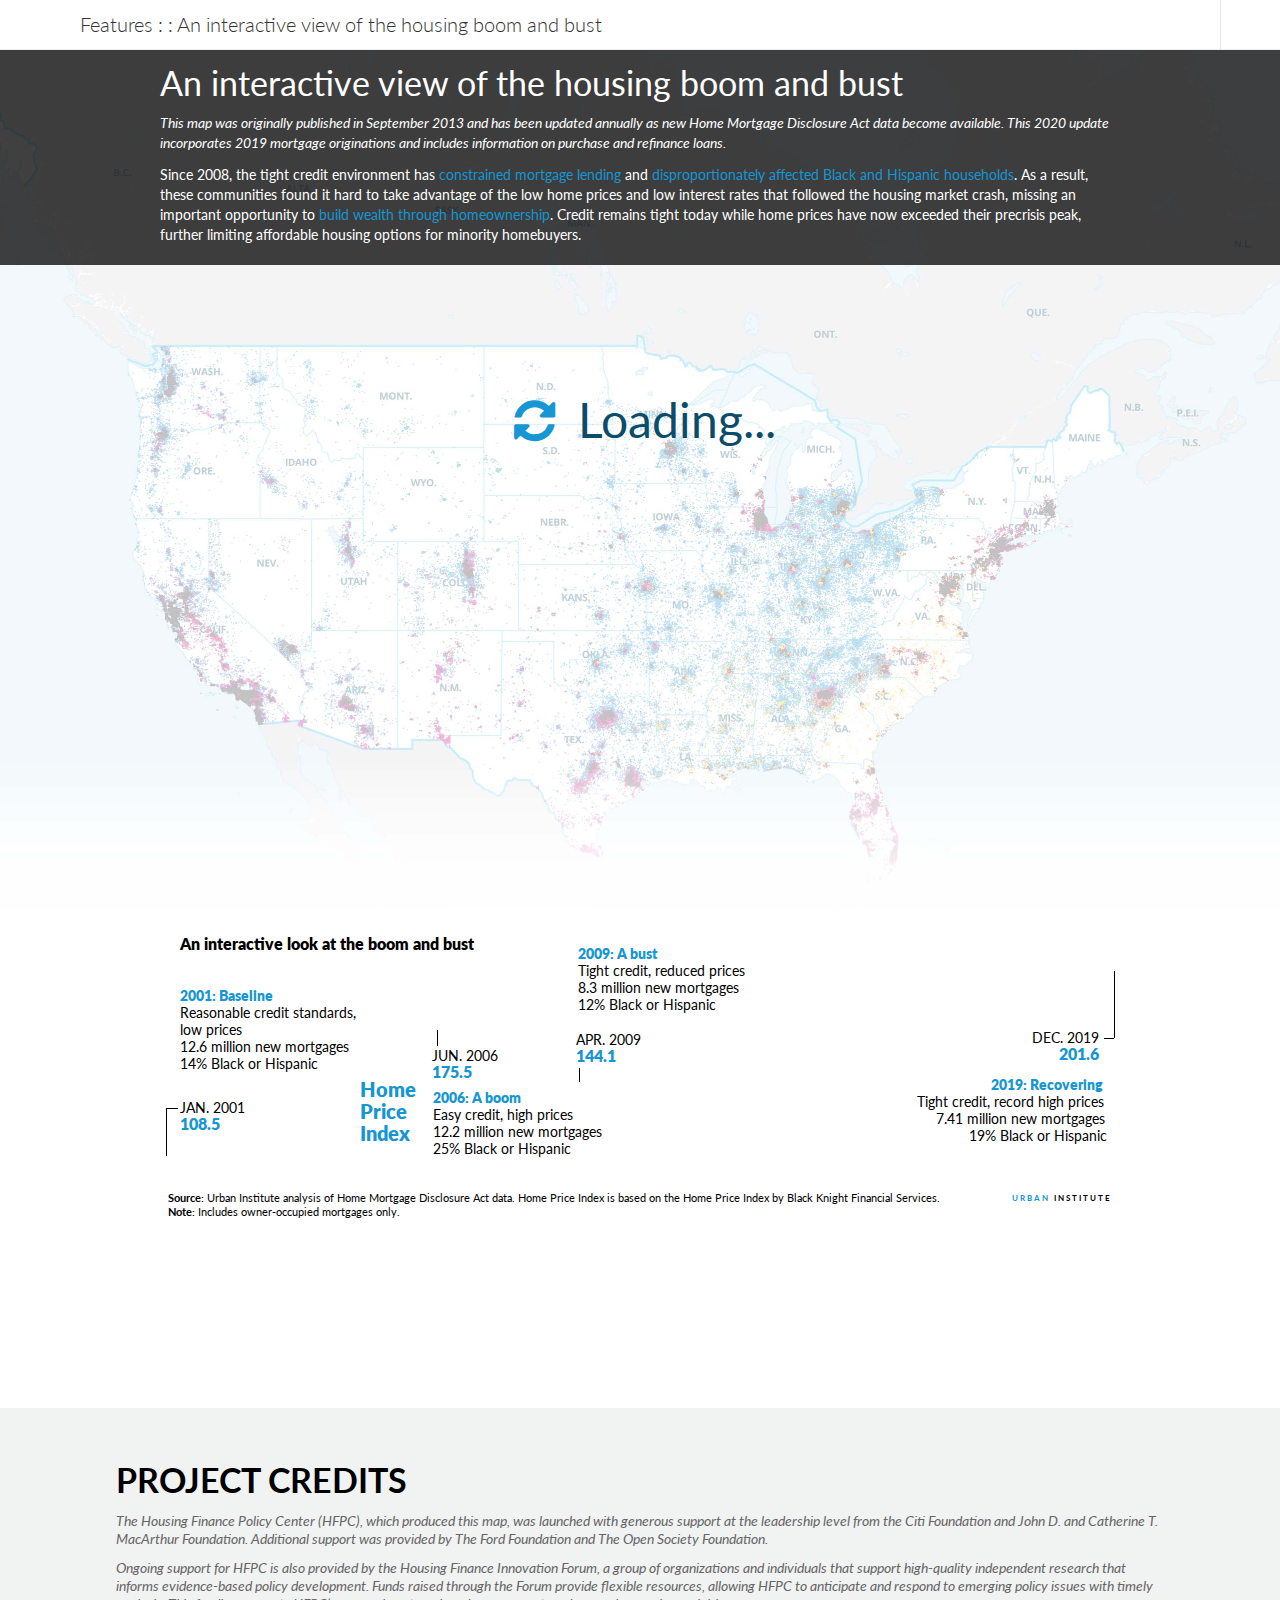
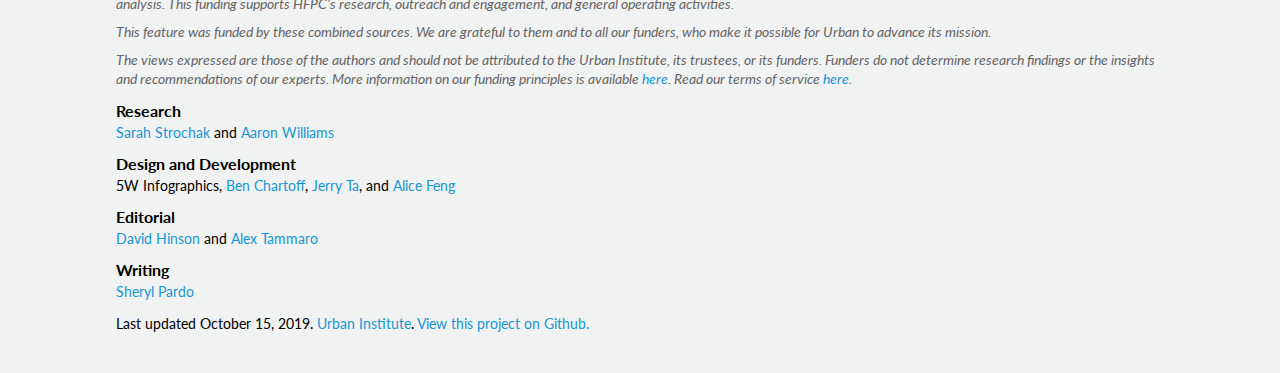
==== commit 4e79b77b: "Capitalize "Black"" ====
--- a/index.html
+++ b/index.html
@@ -126,7 +126,7 @@
 				<div class="ub-intro">
 					<h1>An interactive view of the housing boom and bust</h1>
 					<p class="ub-intro-italic">This map was originally published in September 2013 and has been updated annually as new Home Mortgage Disclosure Act data become available. This 2020 update incorporates 2019 mortgage originations and includes information on purchase and refinance loans.</p>
-					<p class="ub-top">Since 2008, the tight credit environment has <a href="https://www.urban.org/policy-centers/housing-finance-policy-center/projects/housing-credit-availability-index" target="_blank">constrained mortgage lending</a> and <a href="https://www.urban.org/urban-wire/increasing-access-mortgages-minorities" target="_blank">disproportionately affected black and Hispanic households</a>. As a result, these communities found it hard to take advantage of the low home prices and low interest rates that followed the housing market crash, missing an important opportunity to <a href="https://www.urban.org/research/publication/less-equal-racial-disparities-wealth-accumulation" target="_blank">build wealth through homeownership</a>. Credit remains tight today while home prices have now exceeded their precrisis peak, further limiting affordable housing options for minority homebuyers.</p>
+					<p class="ub-top">Since 2008, the tight credit environment has <a href="https://www.urban.org/policy-centers/housing-finance-policy-center/projects/housing-credit-availability-index" target="_blank">constrained mortgage lending</a> and <a href="https://www.urban.org/urban-wire/increasing-access-mortgages-minorities" target="_blank">disproportionately affected Black and Hispanic households</a>. As a result, these communities found it hard to take advantage of the low home prices and low interest rates that followed the housing market crash, missing an important opportunity to <a href="https://www.urban.org/research/publication/less-equal-racial-disparities-wealth-accumulation" target="_blank">build wealth through homeownership</a>. Credit remains tight today while home prices have now exceeded their precrisis peak, further limiting affordable housing options for minority homebuyers.</p>
 				</div>
 			</div>
 			<div id="ub-loading-overlay">
@@ -207,7 +207,7 @@
 			</div>
 			<div class="ub-footer-text">
 				<p class="ub-intro-italic">This map was originally published in September 2013 and has been updated annually as new Home Mortgage Disclosure Act data become available. This 2018 update incorporates 2017 mortgage originations and includes information on purchase and refinance loans.</p>
-				<p class="ub-bottom">Since 2008, the tight credit environment has&nbsp;<a href="https://www.urban.org/policy-centers/housing-finance-policy-center/projects/housing-credit-availability-index" target="_blank">constrained mortgage lending</a>&nbsp;and&nbsp;<a href="https://www.urban.org/urban-wire/increasing-access-mortgages-minorities" target="_blank">disproportionately affected black and Hispanic households</a>. As a result, these communities found it hard to take advantage of the low home prices and low interest rates that followed the housing market crash, missing an important opportunity to&nbsp;<a href="https://www.urban.org/research/publication/less-equal-racial-disparities-wealth-accumulation" target="_blank">build wealth through homeownership</a>. Credit remains tight today while home prices have reached their precrisis peak, further limiting affordable housing options for minority homebuyers.</p>
+				<p class="ub-bottom">Since 2008, the tight credit environment has&nbsp;<a href="https://www.urban.org/policy-centers/housing-finance-policy-center/projects/housing-credit-availability-index" target="_blank">constrained mortgage lending</a>&nbsp;and&nbsp;<a href="https://www.urban.org/urban-wire/increasing-access-mortgages-minorities" target="_blank">disproportionately affected Black and Hispanic households</a>. As a result, these communities found it hard to take advantage of the low home prices and low interest rates that followed the housing market crash, missing an important opportunity to&nbsp;<a href="https://www.urban.org/research/publication/less-equal-racial-disparities-wealth-accumulation" target="_blank">build wealth through homeownership</a>. Credit remains tight today while home prices have reached their precrisis peak, further limiting affordable housing options for minority homebuyers.</p>
 			</div>
 			<div class="ub-graphic-footer">
 				<p><strong>Source:</strong> Urban Institute analysis of Home Mortgage Disclosure Act data. Home Price Index is based on the Home Price Index by Black Knight Financial Services. <br> <strong>Note:</strong> Includes owner-occupied mortgages only.</p>
@@ -1326,7 +1326,7 @@
 				.append("g")
 				.classed("ub-graph-caption", "true")
 				.append('text')
-				.text('14% black or Hispanic')
+				.text('14% Black or Hispanic')
 				.attr("transform", "translate(20,149)");
 			// Graph second caption
 			var svgText = d3.select("svg")
@@ -1351,7 +1351,7 @@
 				.append("g")
 				.classed("ub-graph-caption", "true")
 				.append('text')
-				.text('25% black or Hispanic')
+				.text('25% Black or Hispanic')
 				.attr("transform", "translate(273,234)");
 			// Graph third caption
 			var svgText = d3.select("svg")
@@ -1376,7 +1376,7 @@
 				.append("g")
 				.classed("ub-graph-caption", "true")
 				.append('text')
-				.text('12% black or Hispanic')
+				.text('12% Black or Hispanic')
 				.attr("transform", "translate(418,90)");
 			// Graph fourth caption
 			var svgText = d3.select("svg")
@@ -1401,7 +1401,7 @@
 				.append("g")
 				.classed("ub-graph-caption", "true")
 				.append('text')
-				.text('19% black or Hispanic')
+				.text('19% Black or Hispanic')
 				.attr("transform", "translate(809,221)");
 
 			// Graph first number
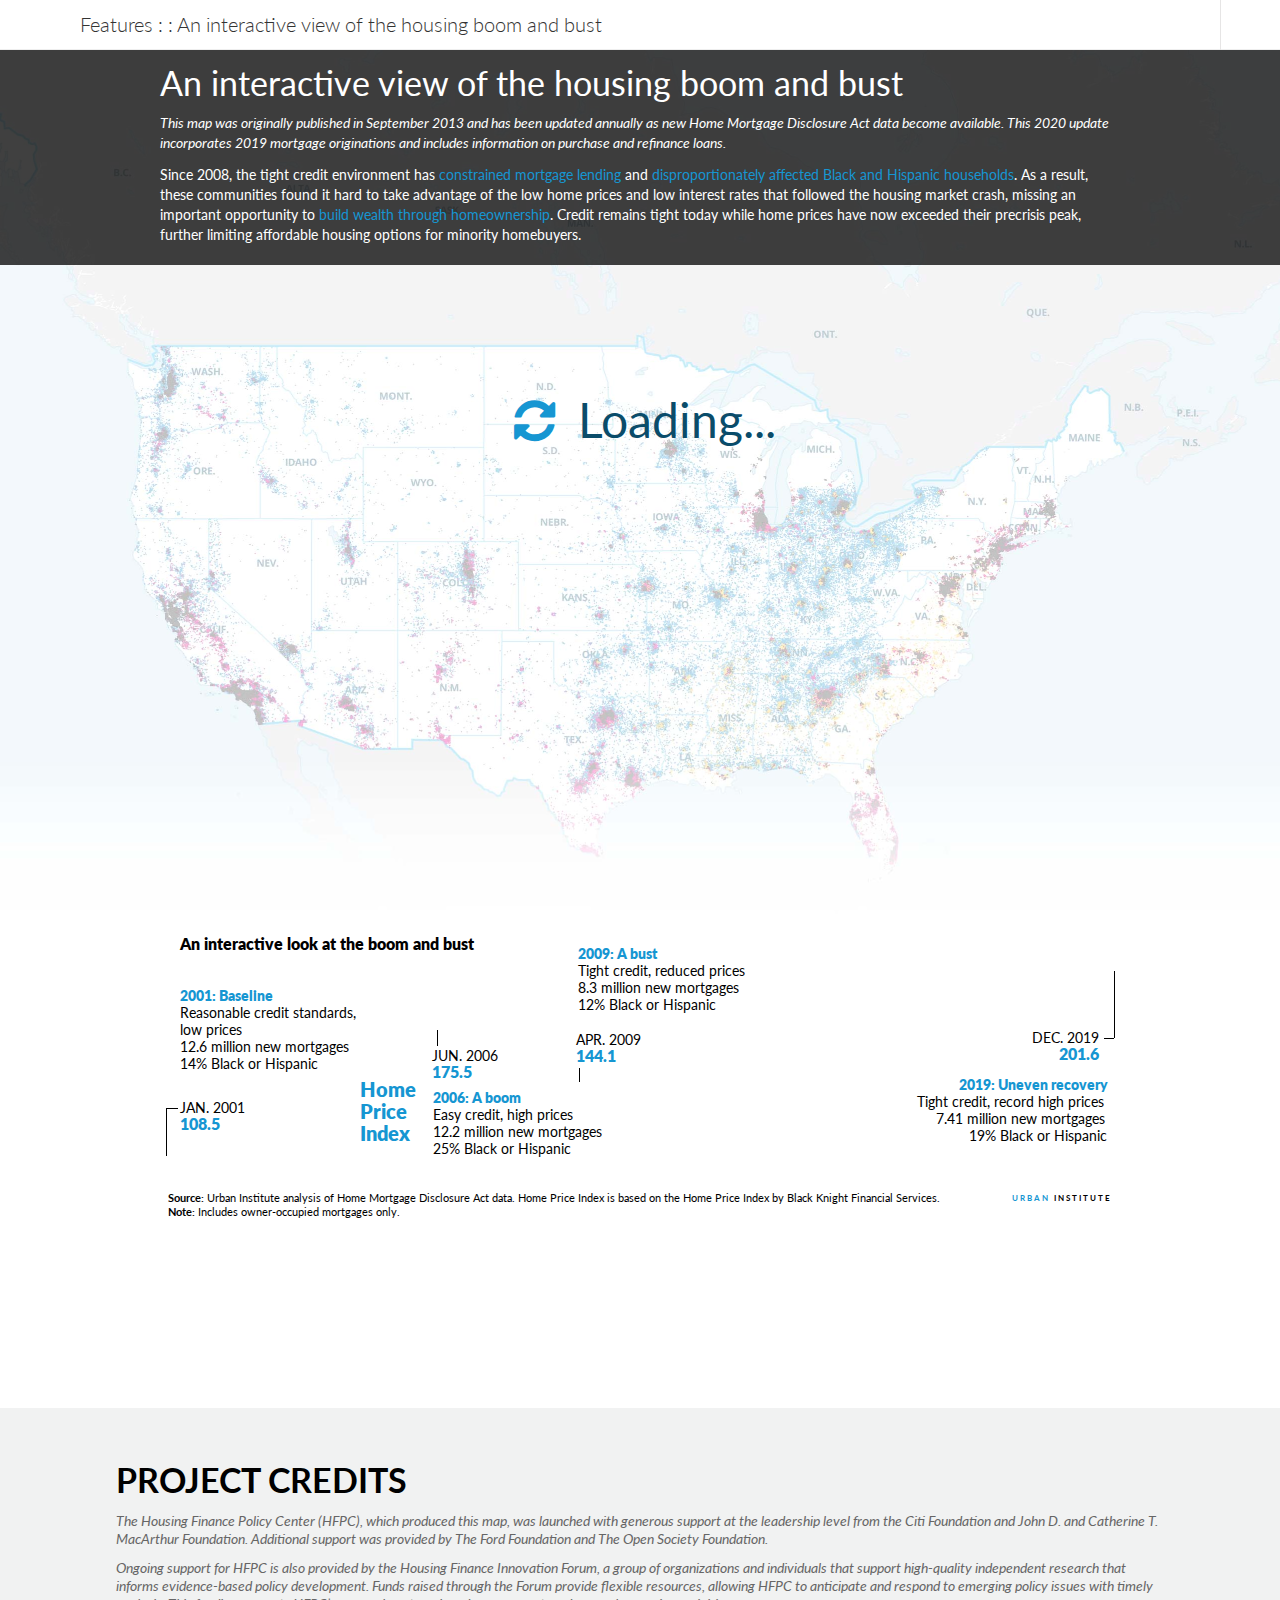
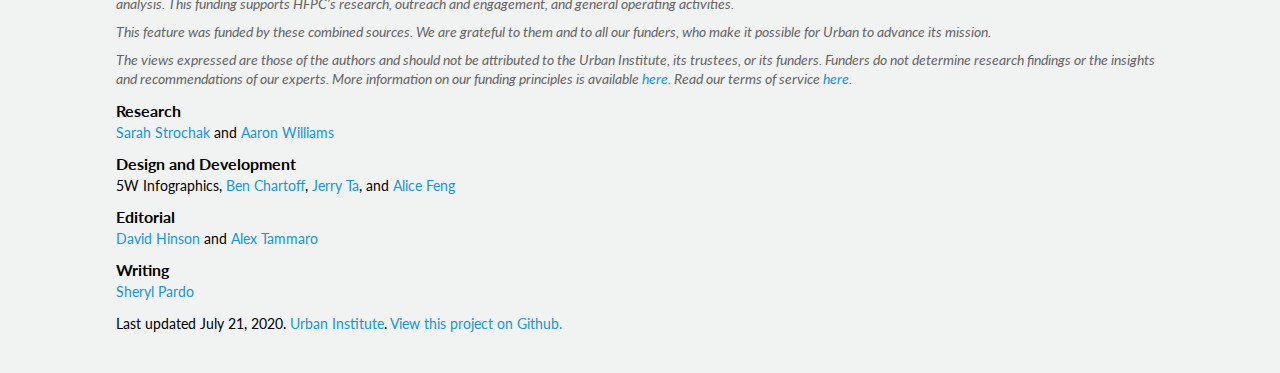
==== commit aaba78f5: "Change last updated date" ====
--- a/index.html
+++ b/index.html
@@ -248,7 +248,7 @@
                     <p><a href="https://www.urban.org/author/david-hinson" target="new">David Hinson</a> and <a href="https://www.urban.org/author/alex-tammaro" target="new">Alex Tammaro</a></p>
                     <h3 class="job">Writing</h3>
                     <p><a href="https://www.urban.org/author/sheryl-pardo" target="new">Sheryl Pardo</a></p>
-                    <div class="credits">Last updated October 15, 2019. <a href="http://www.urban.org/" target = "_blank">Urban Institute</a>. <a href="https://github.com/UrbanInstitute/MortgagesByRace" target="_blank">View this project on Github.</a></div>
+                    <div class="credits">Last updated July 21, 2020. <a href="http://www.urban.org/" target = "_blank">Urban Institute</a>. <a href="https://github.com/UrbanInstitute/MortgagesByRace" target="_blank">View this project on Github.</a></div>
 
 
     </div>
@@ -1383,8 +1383,8 @@
 				.append("g")
 				.classed("ub-graph-caption-title", "true")
 				.append('text')
-				.text('2019: Recovering')
-				.attr("transform", "translate(831,170)");
+				.text('2019: Uneven recovery')
+				.attr("transform", "translate(799,170)");
 			var svgText = d3.select("svg")
 				.append("g")
 				.classed("ub-graph-caption", "true")
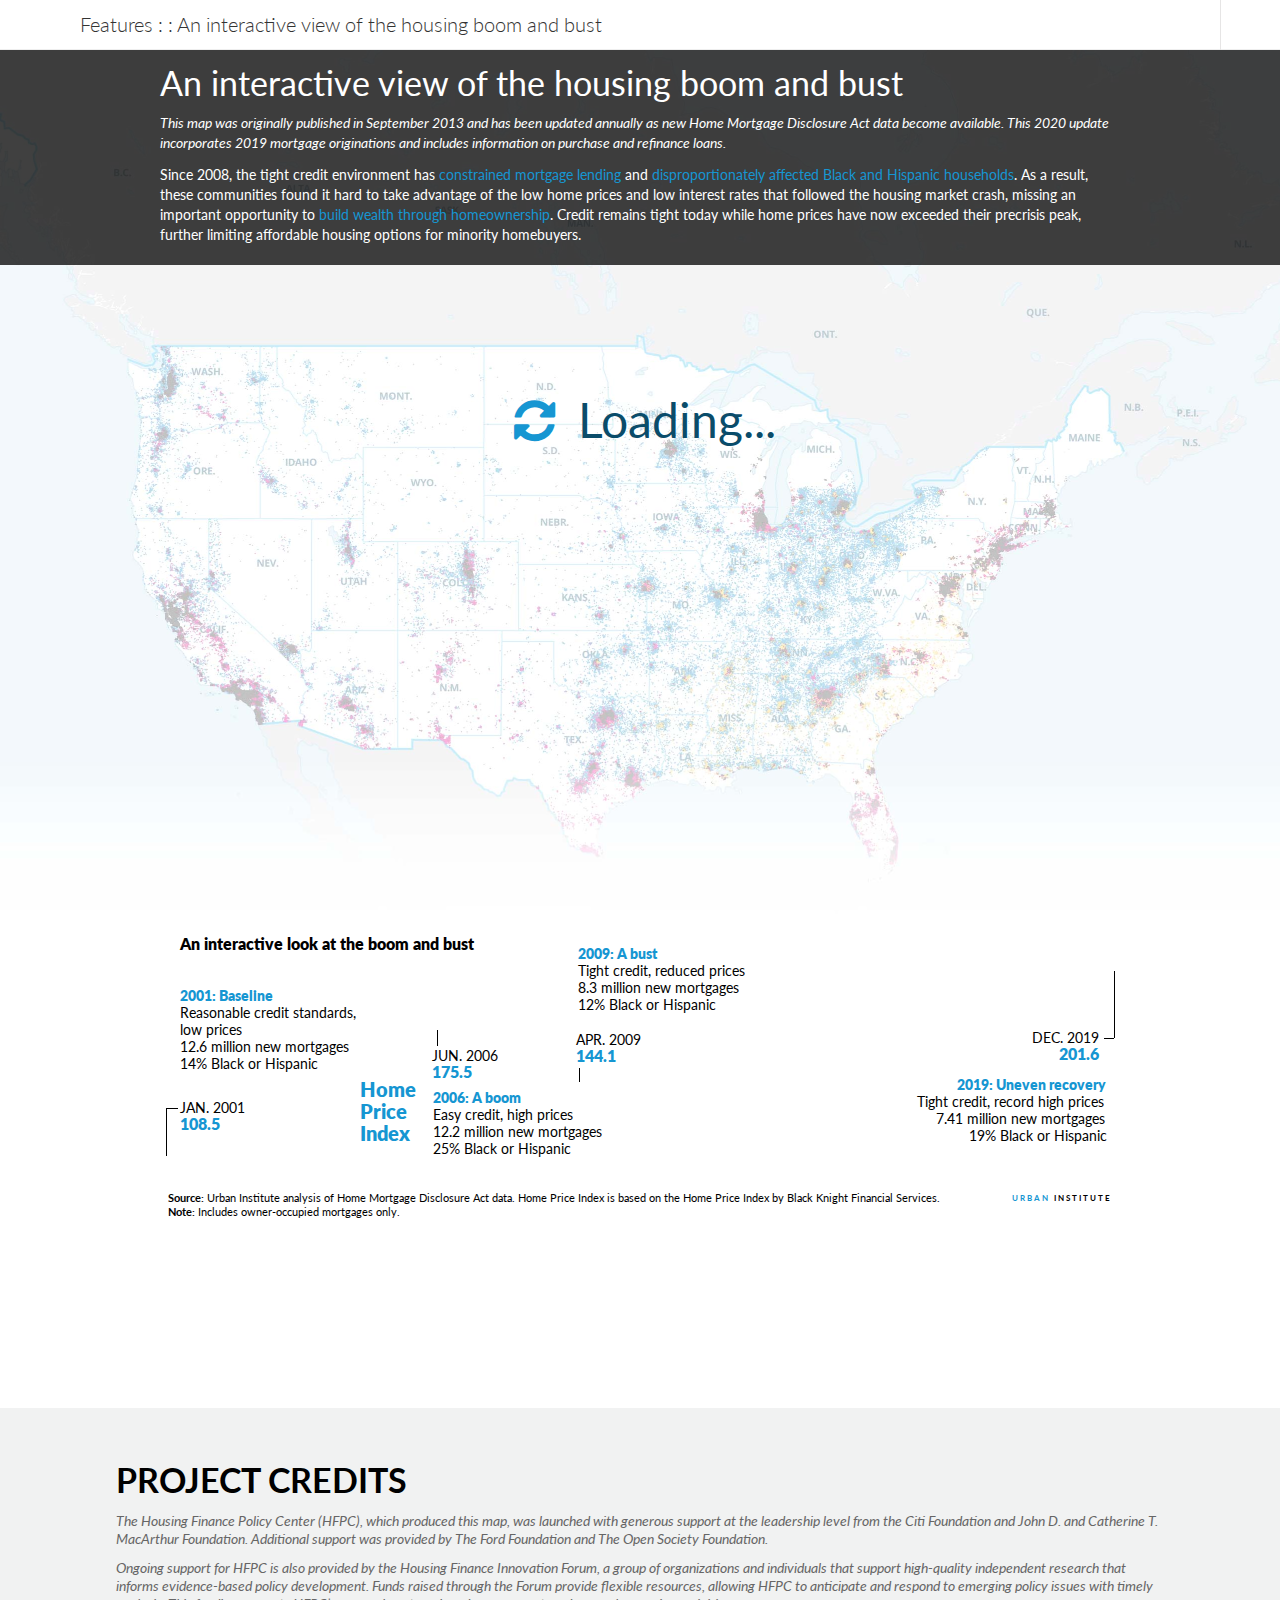
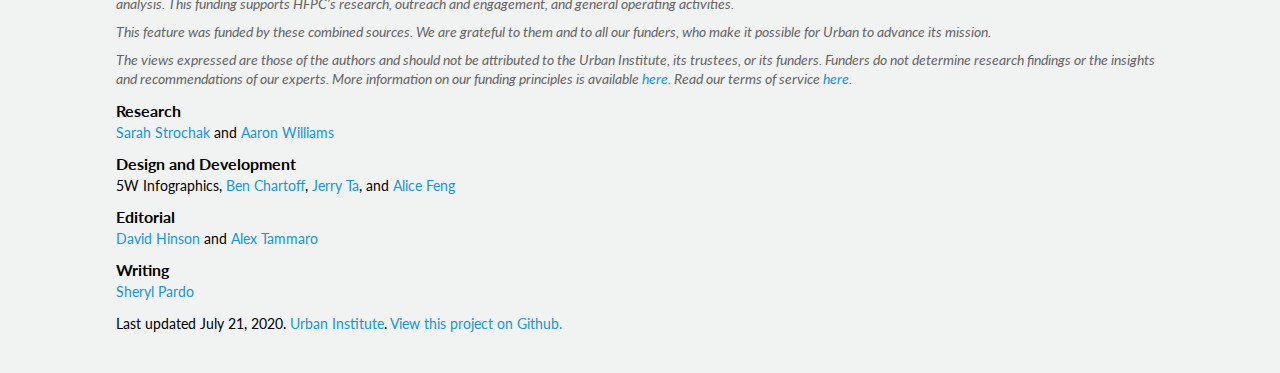
==== commit 1f7db5c9: "Fix alignment of text which looks different on staging" ====
--- a/index.html
+++ b/index.html
@@ -1384,7 +1384,7 @@
 				.classed("ub-graph-caption-title", "true")
 				.append('text')
 				.text('2019: Uneven recovery')
-				.attr("transform", "translate(799,170)");
+				.attr("transform", "translate(797,170)");
 			var svgText = d3.select("svg")
 				.append("g")
 				.classed("ub-graph-caption", "true")
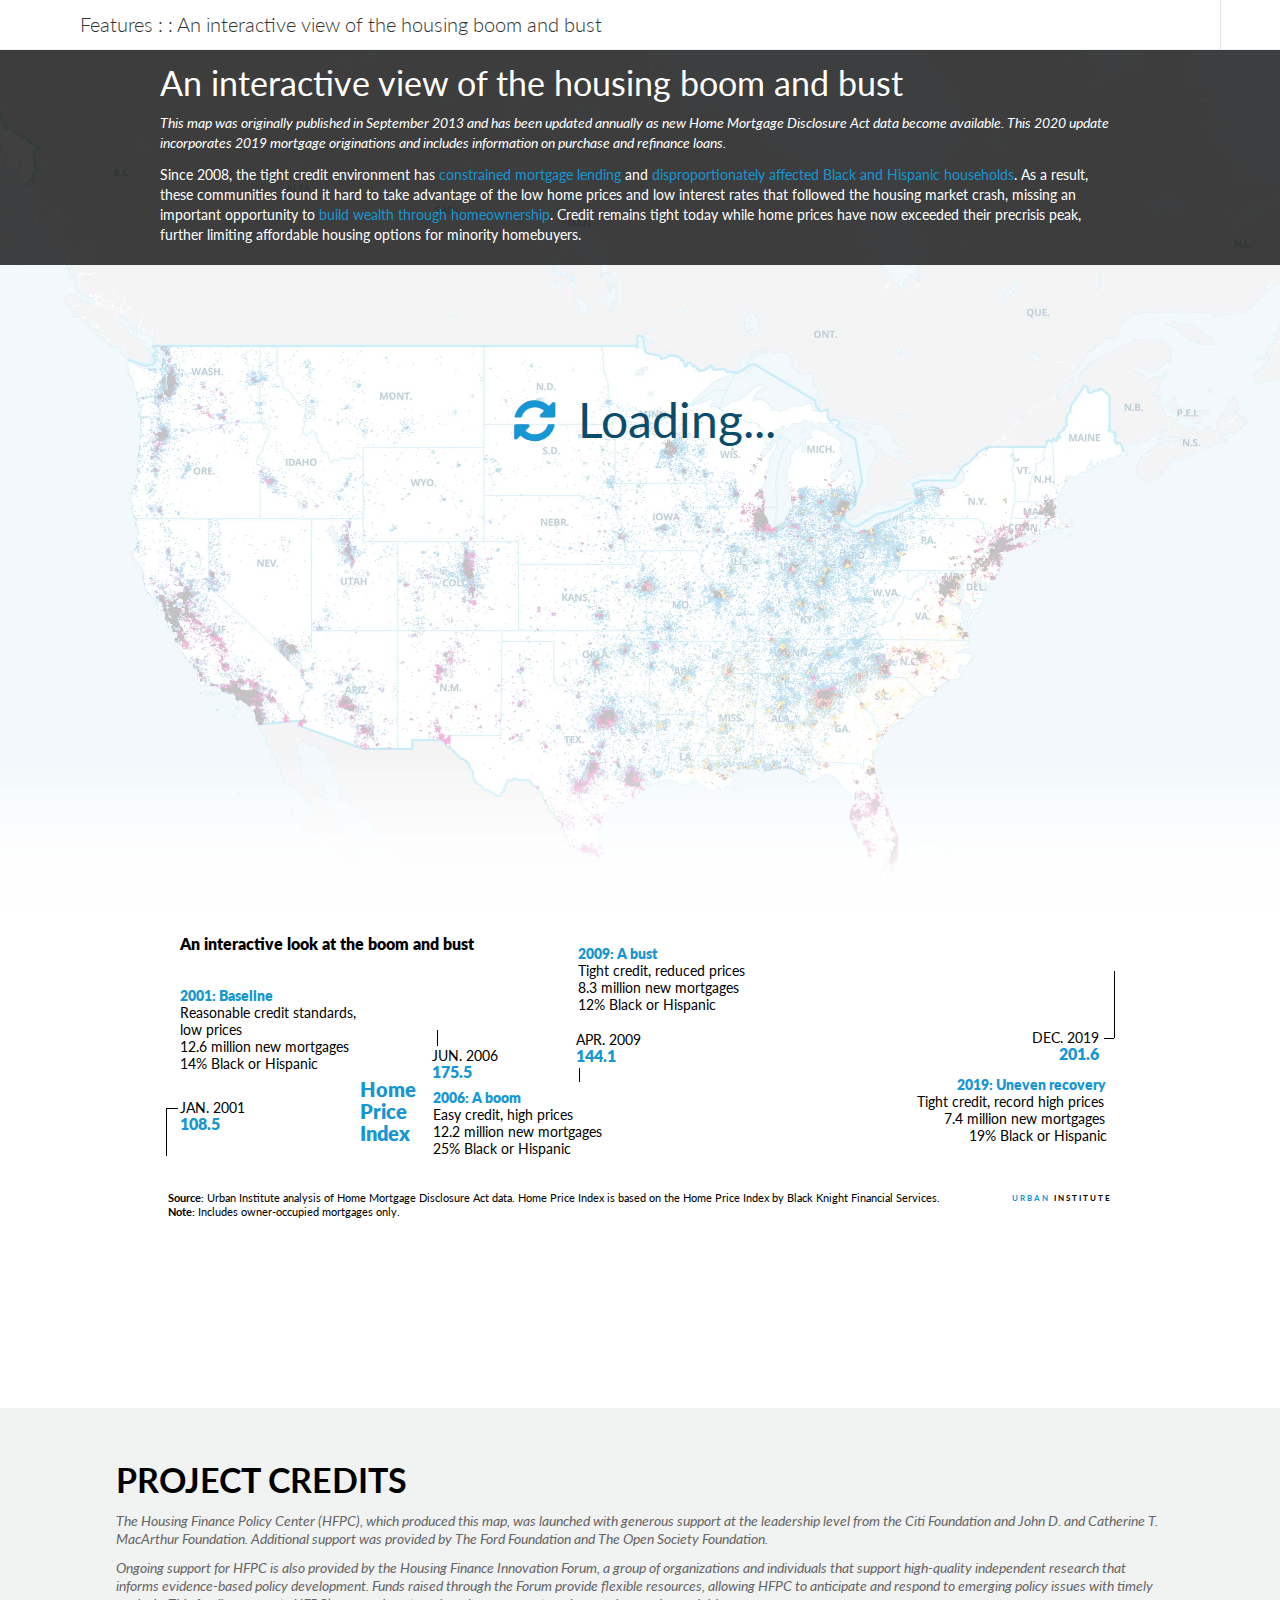
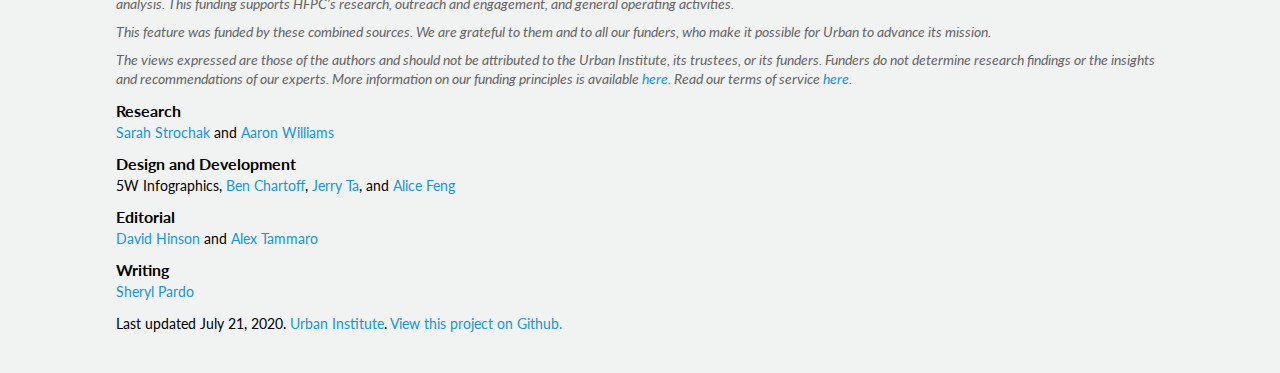
==== commit 82a268fe: "Fix some errors (http vs https, scripts not loaded in correct order)" ====
--- a/index.html
+++ b/index.html
@@ -41,7 +41,7 @@
  <script src="https://api.mapbox.com/mapbox-gl-js/v0.38.0/mapbox-gl.js"></script>
 <link href="https://api.mapbox.com/mapbox-gl-js/v0.38.0/mapbox-gl.css" rel="stylesheet" />
 
-<link href="http://fonts.googleapis.com/css?family=Lato:100,200,300,400,700,300italic,400italic,700italic" rel="stylesheet" type="text/css">
+<link href="https://fonts.googleapis.com/css?family=Lato:100,200,300,400,700,300italic,400italic,700italic" rel="stylesheet" type="text/css">
     <link rel="stylesheet" type="text/css" href="css/hmda-v5.css" />
     <link href="css/font-awesome-4.7.0/css/font-awesome.min.css" rel="stylesheet" type="text/css" />
 
@@ -255,9 +255,9 @@
     </footer>
 
 <script type="text/javascript" src="js/bootstrap.min.js"></script>
+<script type="text/javascript" src="js/jquery-2.1.4.min.js"></script>
 <script src="js/header.js"></script>
 
-<script type="text/javascript" src="js/jquery-2.1.4.min.js"></script>
 <script>
 		mapboxgl.accessToken = 'pk.eyJ1IjoidXJiYW5pbnN0aXR1dGUiLCJhIjoiTEJUbmNDcyJ9.mbuZTy4hI_PWXw3C3UFbDQ';
 
@@ -1210,7 +1210,7 @@
 		};	// End of function loadToggleBlur()
     </script>
 
-<script type="text/javascript" src="js/d3.v3.min.js"></script>
+    <script src="js/d3.v3.min.js"></script>
 	<script>
 		var lineChart;
 		// Set the dimensions of the canvas / graph
@@ -1247,6 +1247,247 @@
 			.attr("transform", "translate(" + margin.left + "," + margin.top + ")")
 			.classed("ub-line-container","true");
 
+        // Graph title
+        var svgText = d3.select("svg")
+            .append("g")
+            .classed("ub-graph-title", "true")
+            .append('text')
+            .text('An interactive look at the boom and bust')
+            .attr("transform", "translate(20,30)");
+
+        // Graph line legend
+        var svgText = d3.select("svg")
+             .append("g")
+             .classed("ub-graph-name", "true")
+             .append('text')
+             .text('Home')
+             .attr("transform", "translate(200,177)");
+        var svgText = d3.select("svg")
+             .append("g")
+             .classed("ub-graph-name", "true")
+             .append('text')
+             .text('Price')
+             .attr("transform", "translate(200,199)");
+        var svgText = d3.select("svg")
+             .append("g")
+             .classed("ub-graph-name", "true")
+             .append('text')
+             .text('Index')
+             .attr("transform", "translate(200,221)");
+
+       // Graph first caption
+        var svgText = d3.select("svg")
+             .append("g")
+             .classed("ub-graph-caption-title", "true")
+             .append('text')
+             .text('2001: Baseline')
+             .attr("transform", "translate(20,81)");
+        var svgText = d3.select("svg")
+             .append("g")
+             .classed("ub-graph-caption", "true")
+             .append('text')
+             .text('Reasonable credit standards,')
+             .attr("transform", "translate(20,98)");
+        var svgText = d3.select("svg")
+             .append("g")
+             .classed("ub-graph-caption", "true")
+             .append('text')
+             .text('low prices')
+             .attr("transform", "translate(20,115)");
+        var svgText = d3.select("svg")
+             .append("g")
+             .classed("ub-graph-caption", "true")
+             .append('text')
+             .text('12.6 million new mortgages')
+             .attr("transform", "translate(20,132)");
+        var svgText = d3.select("svg")
+             .append("g")
+             .classed("ub-graph-caption", "true")
+             .append('text')
+             .text('14% Black or Hispanic')
+             .attr("transform", "translate(20,149)");
+
+        // Graph second caption
+        var svgText = d3.select("svg")
+             .append("g")
+             .classed("ub-graph-caption-title", "true")
+             .append('text')
+             .text('2006: A boom')
+             .attr("transform", "translate(273,183)");
+        var svgText = d3.select("svg")
+             .append("g")
+             .classed("ub-graph-caption", "true")
+             .append('text')
+             .text('Easy credit, high prices')
+             .attr("transform", "translate(273,200)");
+        var svgText = d3.select("svg")
+             .append("g")
+             .classed("ub-graph-caption", "true")
+             .append('text')
+             .text('12.2 million new mortgages')
+             .attr("transform", "translate(273,217)");
+        var svgText = d3.select("svg")
+             .append("g")
+             .classed("ub-graph-caption", "true")
+             .append('text')
+             .text('25% Black or Hispanic')
+             .attr("transform", "translate(273,234)");
+        // Graph third caption
+        var svgText = d3.select("svg")
+             .append("g")
+             .classed("ub-graph-caption-title", "true")
+             .append('text')
+             .text('2009: A bust')
+             .attr("transform", "translate(418,39)");
+        var svgText = d3.select("svg")
+             .append("g")
+             .classed("ub-graph-caption", "true")
+             .append('text')
+             .text('Tight credit, reduced prices')
+             .attr("transform", "translate(418,56)");
+        var svgText = d3.select("svg")
+             .append("g")
+             .classed("ub-graph-caption", "true")
+             .append('text')
+             .text('8.3 million new mortgages')
+             .attr("transform", "translate(418,73)");
+        var svgText = d3.select("svg")
+             .append("g")
+             .classed("ub-graph-caption", "true")
+             .append('text')
+             .text('12% Black or Hispanic')
+             .attr("transform", "translate(418,90)");
+        // Graph fourth caption
+        var svgText = d3.select("svg")
+             .append("g")
+             .classed("ub-graph-caption-title", "true")
+             .append('text')
+             .text('2019: Uneven recovery')
+             .attr("transform", "translate(797,170)");
+        var svgText = d3.select("svg")
+             .append("g")
+             .classed("ub-graph-caption", "true")
+             .append('text')
+             .text('Tight credit, record high prices')
+             .attr("transform", "translate(757,187)");
+        var svgText = d3.select("svg")
+             .append("g")
+             .classed("ub-graph-caption", "true")
+             .append('text')
+             .text('7.4 million new mortgages')
+             .attr("transform", "translate(784,204)");
+        var svgText = d3.select("svg")
+             .append("g")
+             .classed("ub-graph-caption", "true")
+             .append('text')
+             .text('19% Black or Hispanic')
+             .attr("transform", "translate(809,221)");
+
+        // Graph first number
+        var svgText = d3.select("svg")
+             .append("g")
+             .classed("ub-graph-month", "true")
+             .append('text')
+             .text('Jan. 2001')
+             .attr("transform", "translate(20,193)");
+        var svgText = d3.select("svg")
+             .append("g")
+             .classed("ub-graph-month-number", "true")
+             .append('text')
+             .text('108.5')
+             .attr("transform", "translate(20,210)");
+        // Graph first number line
+        var svgText = d3.select("svg")
+             .append("g")
+             .classed("ub-graph-line", "true")
+             .append('line')
+             .attr("x1", "6")
+             .attr("y1", "188")
+             .attr("x2", "6")
+             .attr("y2", "236");
+        var svgText = d3.select("svg")
+             .append("g")
+             .classed("ub-graph-line", "true")
+             .append('line')
+             .attr("x1", "6")
+             .attr("y1", "188")
+             .attr("x2", "18")
+             .attr("y2", "188");
+        // Graph second number
+        var svgText = d3.select("svg")
+             .append("g")
+             .classed("ub-graph-month", "true")
+             .append('text')
+             .text('Jun. 2006')
+             .attr("transform", "translate(272,141)");
+        var svgText = d3.select("svg")
+             .append("g")
+             .classed("ub-graph-month-number", "true")
+             .append('text')
+             .text('175.5')
+             .attr("transform", "translate(272,158)");
+        // Graph second number line
+        var svgText = d3.select("svg")
+             .append("g")
+             .classed("ub-graph-line", "true")
+             .append('line')
+             .attr("x1", "277")
+             .attr("y1", "110")
+             .attr("x2", "277")
+             .attr("y2", "126");
+        // Graph third number
+        var svgText = d3.select("svg")
+             .append("g")
+             .classed("ub-graph-month", "true")
+             .append('text')
+             .text('Apr. 2009')
+             .attr("transform", "translate(416,125)");
+        var svgText = d3.select("svg")
+             .append("g")
+             .classed("ub-graph-month-number", "true")
+             .append('text')
+             .text('144.1')
+             .attr("transform", "translate(416,142)");
+        // Graph third number line
+        var svgText = d3.select("svg")
+             .append("g")
+             .classed("ub-graph-line", "true")
+             .append('line')
+             .attr("x1", "419")
+             .attr("y1", "148")
+             .attr("x2", "419")
+             .attr("y2", "162");
+        // Graph fourth number
+        var svgText = d3.select("svg")
+             .append("g")
+             .classed("ub-graph-month", "true")
+             .append('text')
+             .text('Dec. 2019')
+             .attr("transform", "translate(872,123)");
+        var svgText = d3.select("svg")
+             .append("g")
+             .classed("ub-graph-month-number", "true")
+             .append('text')
+             .text('201.6')
+             .attr("transform", "translate(899,140)");
+        // Graph fourth number lines
+        var svgText = d3.select("svg")
+             .append("g")
+             .classed("ub-graph-line", "true")
+             .append('line')
+             .attr("x1", "954")
+             .attr("y1", "51")
+             .attr("x2", "954")
+             .attr("y2", "118");
+        var svgText = d3.select("svg")
+             .append("g")
+             .classed("ub-graph-line", "true")
+             .append('line')
+             .attr("x1", "944")
+             .attr("y1", "118")
+             .attr("x2", "954")
+             .attr("y2", "118");
+
 		// Get the data
 		d3.csv("data/hmdadata-2019.csv", function(error, data) {
 			data.forEach(function(d) {
@@ -1254,267 +1495,36 @@
 				d.prices = d.prices;
 			});
 
-			// Scale the range of the data
-			x.domain(d3.extent(data, function(d) { return d.date; }));
-			y.domain([100, d3.max(data, function(d) { return d.prices; })]);
-
-			// Add the X Axis
-			svg.append("g")
-				.attr("class", "x axis")
-				.attr("transform", "translate(6," + height + ")")
-				.call(xAxis);
-
-			// Add the valueline path
-			lineChart = svg.append("path")
-				.attr("transform", "translate(6,0)")
-				.attr("class", "line")
-				.attr("d", valueline(data));
-			});
-
-			// Graph title
-			var svgText = d3.select("svg")
-				.append("g")
-				.classed("ub-graph-title", "true")
-				.append('text')
-				.text('An interactive look at the boom and bust')
-				.attr("transform", "translate(20,30)");
-			// Graph line legend
-			var svgText = d3.select("svg")
-				.append("g")
-				.classed("ub-graph-name", "true")
-				.append('text')
-				.text('Home')
-				.attr("transform", "translate(200,177)");
-			var svgText = d3.select("svg")
-				.append("g")
-				.classed("ub-graph-name", "true")
-				.append('text')
-				.text('Price')
-				.attr("transform", "translate(200,199)");
-			var svgText = d3.select("svg")
-				.append("g")
-				.classed("ub-graph-name", "true")
-				.append('text')
-				.text('Index')
-				.attr("transform", "translate(200,221)");
-			// Graph first caption
-			var svgText = d3.select("svg")
-				.append("g")
-				.classed("ub-graph-caption-title", "true")
-				.append('text')
-				.text('2001: Baseline')
-				.attr("transform", "translate(20,81)");
-			var svgText = d3.select("svg")
-				.append("g")
-				.classed("ub-graph-caption", "true")
-				.append('text')
-				.text('Reasonable credit standards,')
-				.attr("transform", "translate(20,98)");
-			var svgText = d3.select("svg")
-				.append("g")
-				.classed("ub-graph-caption", "true")
-				.append('text')
-				.text('low prices')
-				.attr("transform", "translate(20,115)");
-			var svgText = d3.select("svg")
-				.append("g")
-				.classed("ub-graph-caption", "true")
-				.append('text')
-				.text('12.6 million new mortgages')
-				.attr("transform", "translate(20,132)");
-			var svgText = d3.select("svg")
-				.append("g")
-				.classed("ub-graph-caption", "true")
-				.append('text')
-				.text('14% Black or Hispanic')
-				.attr("transform", "translate(20,149)");
-			// Graph second caption
-			var svgText = d3.select("svg")
-				.append("g")
-				.classed("ub-graph-caption-title", "true")
-				.append('text')
-				.text('2006: A boom')
-				.attr("transform", "translate(273,183)");
-			var svgText = d3.select("svg")
-				.append("g")
-				.classed("ub-graph-caption", "true")
-				.append('text')
-				.text('Easy credit, high prices')
-				.attr("transform", "translate(273,200)");
-			var svgText = d3.select("svg")
-				.append("g")
-				.classed("ub-graph-caption", "true")
-				.append('text')
-				.text('12.2 million new mortgages')
-				.attr("transform", "translate(273,217)");
-			var svgText = d3.select("svg")
-				.append("g")
-				.classed("ub-graph-caption", "true")
-				.append('text')
-				.text('25% Black or Hispanic')
-				.attr("transform", "translate(273,234)");
-			// Graph third caption
-			var svgText = d3.select("svg")
-				.append("g")
-				.classed("ub-graph-caption-title", "true")
-				.append('text')
-				.text('2009: A bust')
-				.attr("transform", "translate(418,39)");
-			var svgText = d3.select("svg")
-				.append("g")
-				.classed("ub-graph-caption", "true")
-				.append('text')
-				.text('Tight credit, reduced prices')
-				.attr("transform", "translate(418,56)");
-			var svgText = d3.select("svg")
-				.append("g")
-				.classed("ub-graph-caption", "true")
-				.append('text')
-				.text('8.3 million new mortgages')
-				.attr("transform", "translate(418,73)");
-			var svgText = d3.select("svg")
-				.append("g")
-				.classed("ub-graph-caption", "true")
-				.append('text')
-				.text('12% Black or Hispanic')
-				.attr("transform", "translate(418,90)");
-			// Graph fourth caption
-			var svgText = d3.select("svg")
-				.append("g")
-				.classed("ub-graph-caption-title", "true")
-				.append('text')
-				.text('2019: Uneven recovery')
-				.attr("transform", "translate(797,170)");
-			var svgText = d3.select("svg")
-				.append("g")
-				.classed("ub-graph-caption", "true")
-				.append('text')
-				.text('Tight credit, record high prices')
-				.attr("transform", "translate(757,187)");
-			var svgText = d3.select("svg")
-				.append("g")
-				.classed("ub-graph-caption", "true")
-				.append('text')
-				.text('7.41 million new mortgages')
-				.attr("transform", "translate(776,204)");
-			var svgText = d3.select("svg")
-				.append("g")
-				.classed("ub-graph-caption", "true")
-				.append('text')
-				.text('19% Black or Hispanic')
-				.attr("transform", "translate(809,221)");
-
-			// Graph first number
-			var svgText = d3.select("svg")
-				.append("g")
-				.classed("ub-graph-month", "true")
-				.append('text')
-				.text('Jan. 2001')
-				.attr("transform", "translate(20,193)");
-			var svgText = d3.select("svg")
-				.append("g")
-				.classed("ub-graph-month-number", "true")
-				.append('text')
-				.text('108.5')
-				.attr("transform", "translate(20,210)");
-			// Graph first number line
-			var svgText = d3.select("svg")
-				.append("g")
-				.classed("ub-graph-line", "true")
-				.append('line')
-				.attr("x1", "6")
-				.attr("y1", "188")
-				.attr("x2", "6")
-				.attr("y2", "236");
-			var svgText = d3.select("svg")
-				.append("g")
-				.classed("ub-graph-line", "true")
-				.append('line')
-				.attr("x1", "6")
-				.attr("y1", "188")
-				.attr("x2", "18")
-				.attr("y2", "188");
-			// Graph second number
-			var svgText = d3.select("svg")
-				.append("g")
-				.classed("ub-graph-month", "true")
-				.append('text')
-				.text('Jun. 2006')
-				.attr("transform", "translate(272,141)");
-			var svgText = d3.select("svg")
-				.append("g")
-				.classed("ub-graph-month-number", "true")
-				.append('text')
-				.text('175.5')
-				.attr("transform", "translate(272,158)");
-			// Graph second number line
-			var svgText = d3.select("svg")
-				.append("g")
-				.classed("ub-graph-line", "true")
-				.append('line')
-				.attr("x1", "277")
-				.attr("y1", "110")
-				.attr("x2", "277")
-				.attr("y2", "126");
-			// Graph third number
-			var svgText = d3.select("svg")
-				.append("g")
-				.classed("ub-graph-month", "true")
-				.append('text')
-				.text('Apr. 2009')
-				.attr("transform", "translate(416,125)");
-			var svgText = d3.select("svg")
-				.append("g")
-				.classed("ub-graph-month-number", "true")
-				.append('text')
-				.text('144.1')
-				.attr("transform", "translate(416,142)");
-			// Graph third number line
-			var svgText = d3.select("svg")
-				.append("g")
-				.classed("ub-graph-line", "true")
-				.append('line')
-				.attr("x1", "419")
-				.attr("y1", "148")
-				.attr("x2", "419")
-				.attr("y2", "162");
-			// Graph fourth number
-			var svgText = d3.select("svg")
-				.append("g")
-				.classed("ub-graph-month", "true")
-				.append('text')
-				.text('Dec. 2019')
-				.attr("transform", "translate(872,123)");
-			var svgText = d3.select("svg")
-				.append("g")
-				.classed("ub-graph-month-number", "true")
-				.append('text')
-				.text('201.6')
-				.attr("transform", "translate(899,140)");
-			// Graph fourth number lines
-			var svgText = d3.select("svg")
-				.append("g")
-				.classed("ub-graph-line", "true")
-				.append('line')
-				.attr("x1", "954")
-				.attr("y1", "51")
-				.attr("x2", "954")
-				.attr("y2", "118");
-			var svgText = d3.select("svg")
-				.append("g")
-				.classed("ub-graph-line", "true")
-				.append('line')
-				.attr("x1", "944")
-				.attr("y1", "118")
-				.attr("x2", "954")
-				.attr("y2", "118");
+            // Scale the range of the data
+            x.domain(d3.extent(data, function(d) { return d.date; }));
+            y.domain([100, d3.max(data, function(d) { return d.prices; })]);
+
+            // Add the X Axis
+            svg.append("g")
+                .attr("class", "x axis")
+                .attr("transform", "translate(6," + height + ")")
+                .call(xAxis);
+
+            d3.csv("data/hmdadatapoints-2019.csv", function(error, datapoints) {
+                datapoints.forEach(function(d) {
+                    d.date = parseDate(d.date);
+                    d.prices = d.prices;
+                });
+
+    			// Add the valueline path
+    			lineChart = svg.append("path")
+    				.attr("transform", "translate(6,0)")
+    				.attr("class", "line")
+    				.attr("d", valueline(data));
+    			// });
+
 
 			// Draw four points over the line
-			d3.csv("data/hmdadatapoints-2019.csv", function(error, datapoints) {
-				datapoints.forEach(function(d) {
-					d.date = parseDate(d.date);
-					d.prices = d.prices;
-				});
+			// d3.csv("data/hmdadatapoints-2019.csv", function(error, datapoints) {
+			// 	datapoints.forEach(function(d) {
+			// 		d.date = parseDate(d.date);
+			// 		d.prices = d.prices;
+			// 	});
 				var circles = svg.append("g")
 					.attr("class", "ub-points")
 					.selectAll('circle')
@@ -1529,7 +1539,12 @@
 						return x(d.date);
 					})
 					.attr('r',6);
-			});
+
+
+            });
+		});
+
+
 	</script>
 
 
